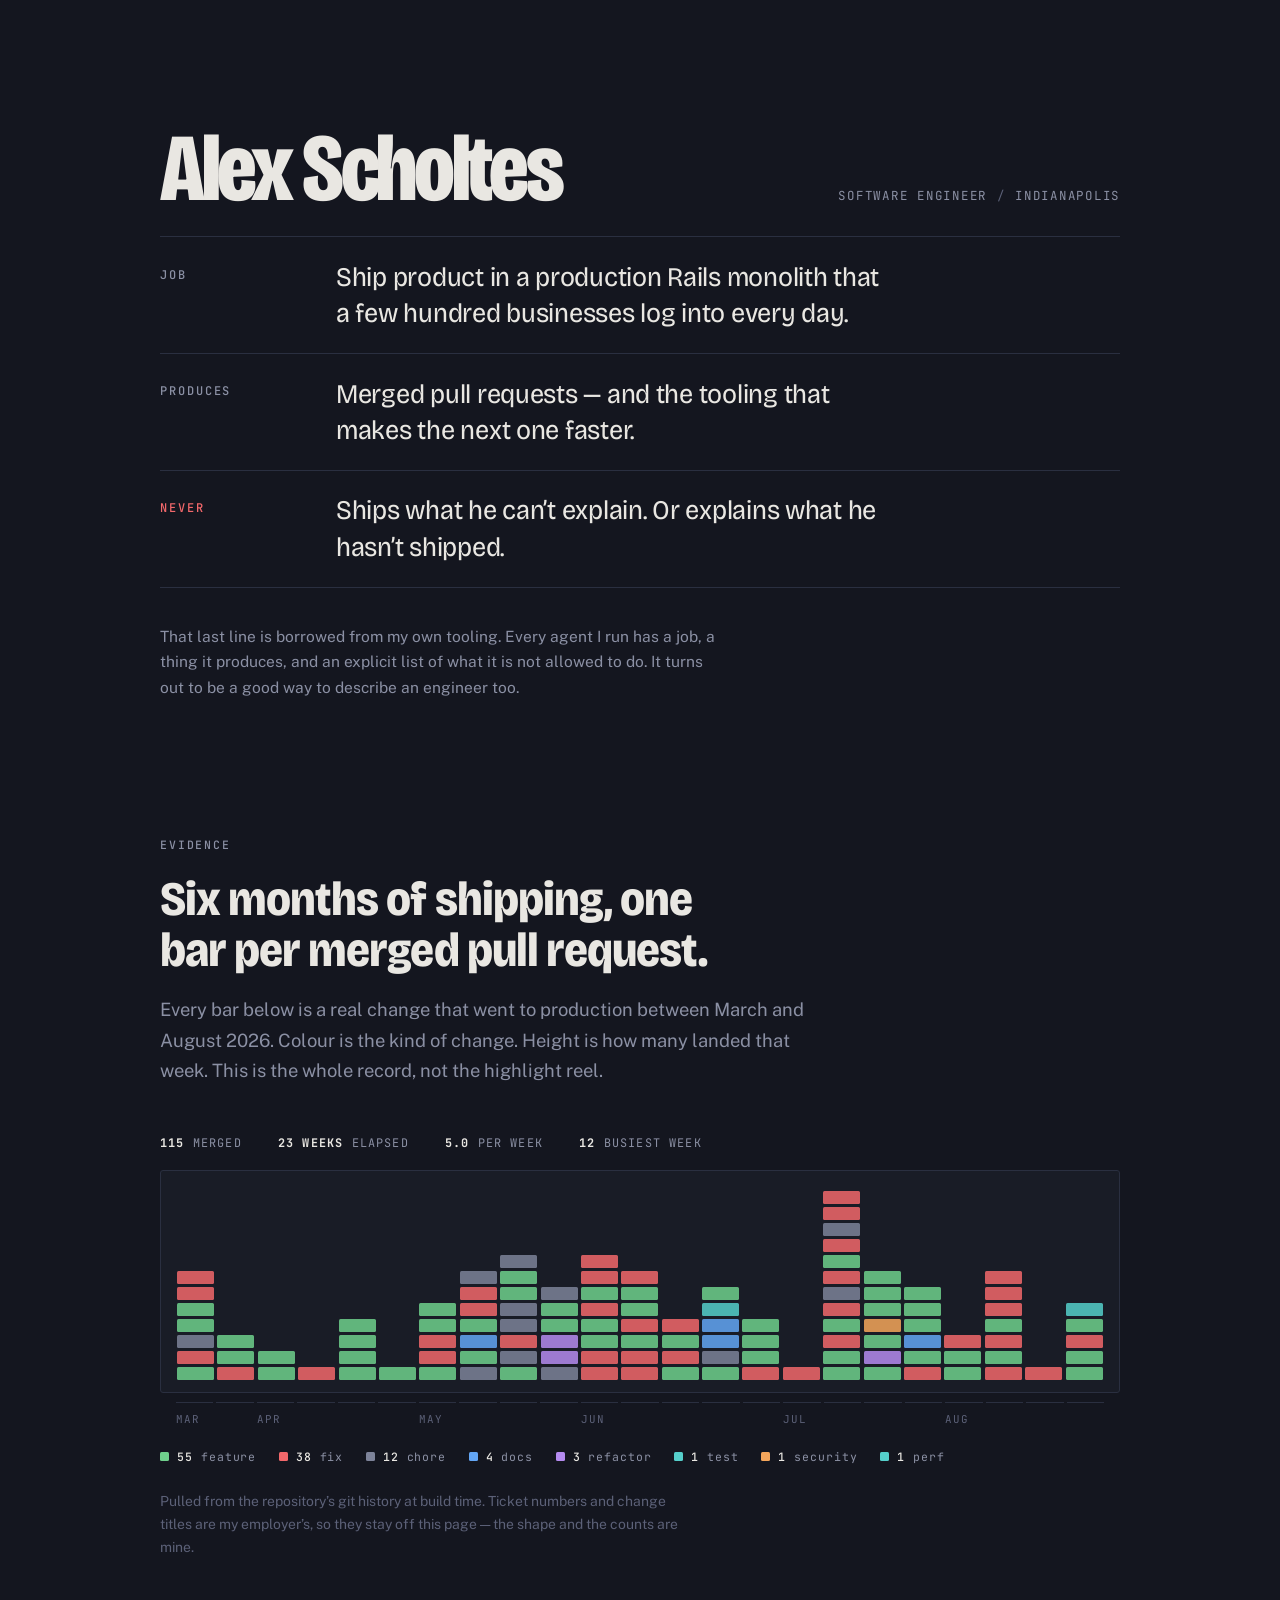
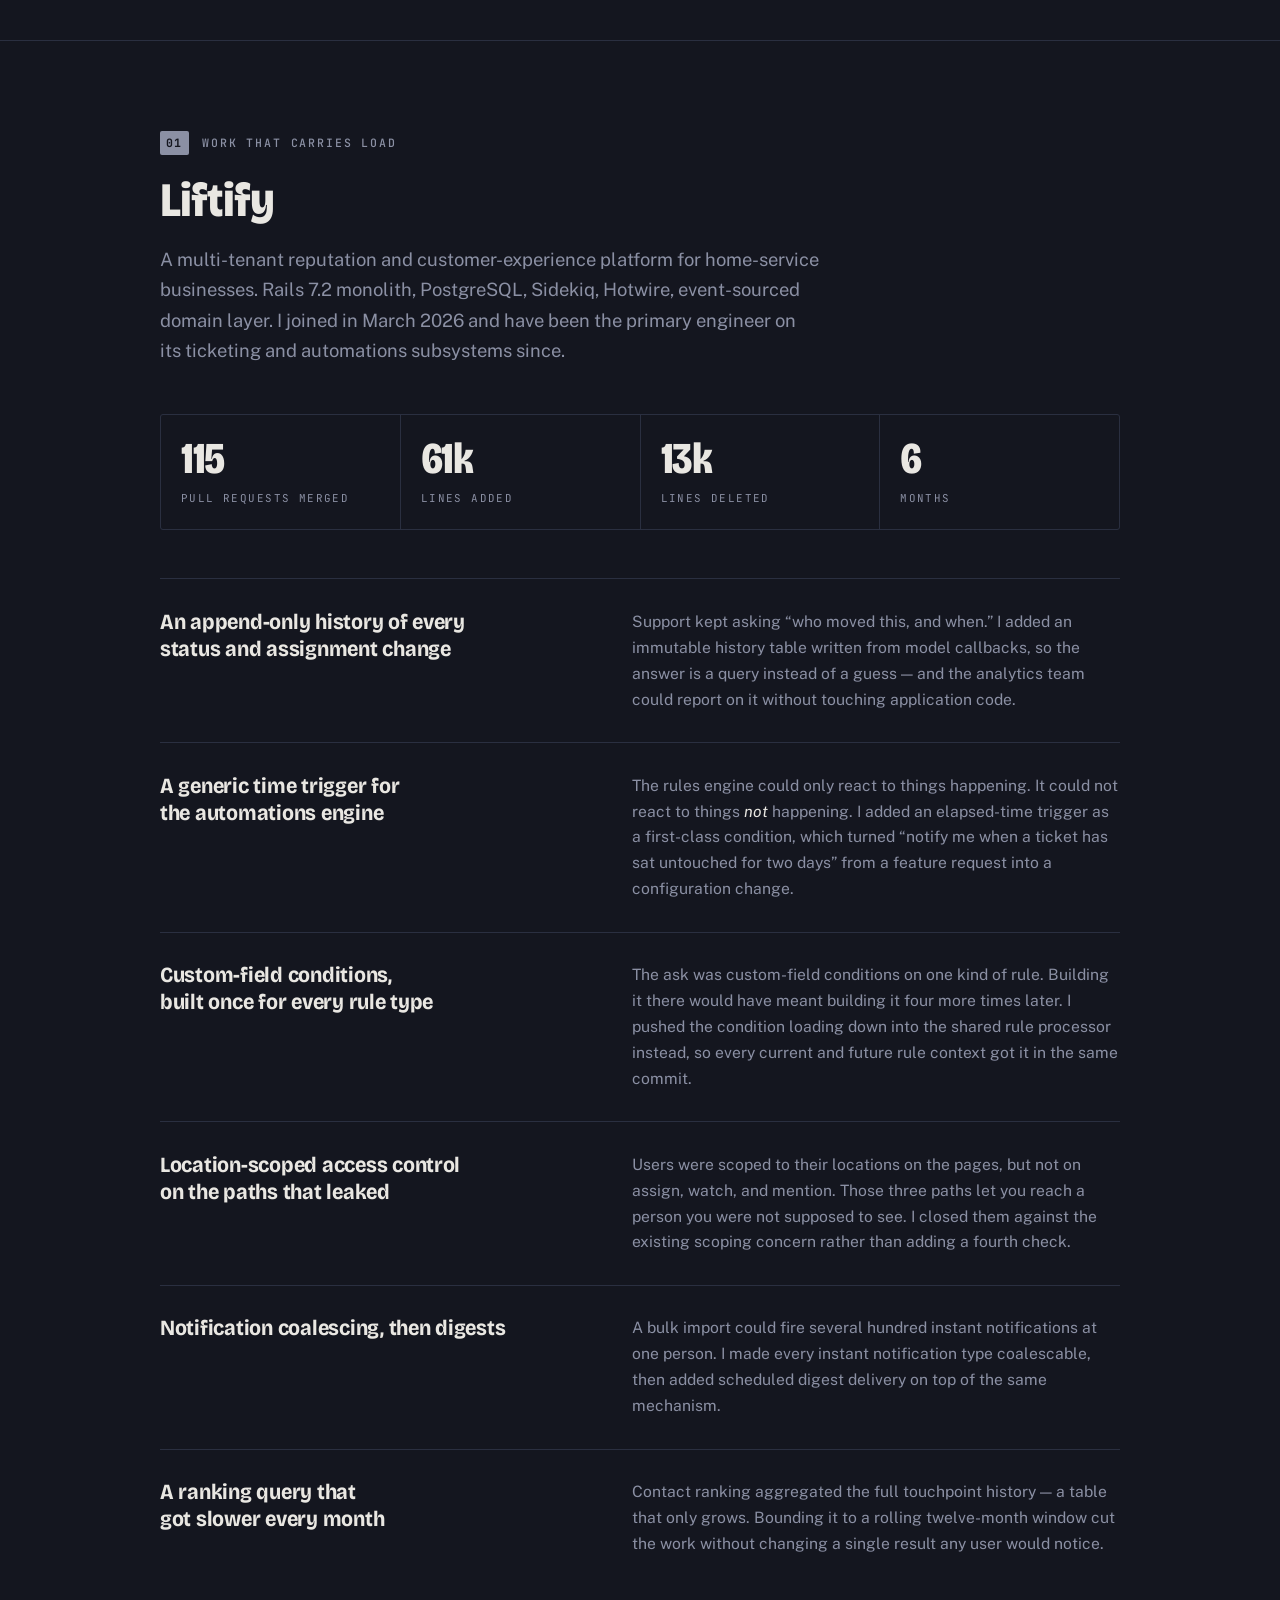
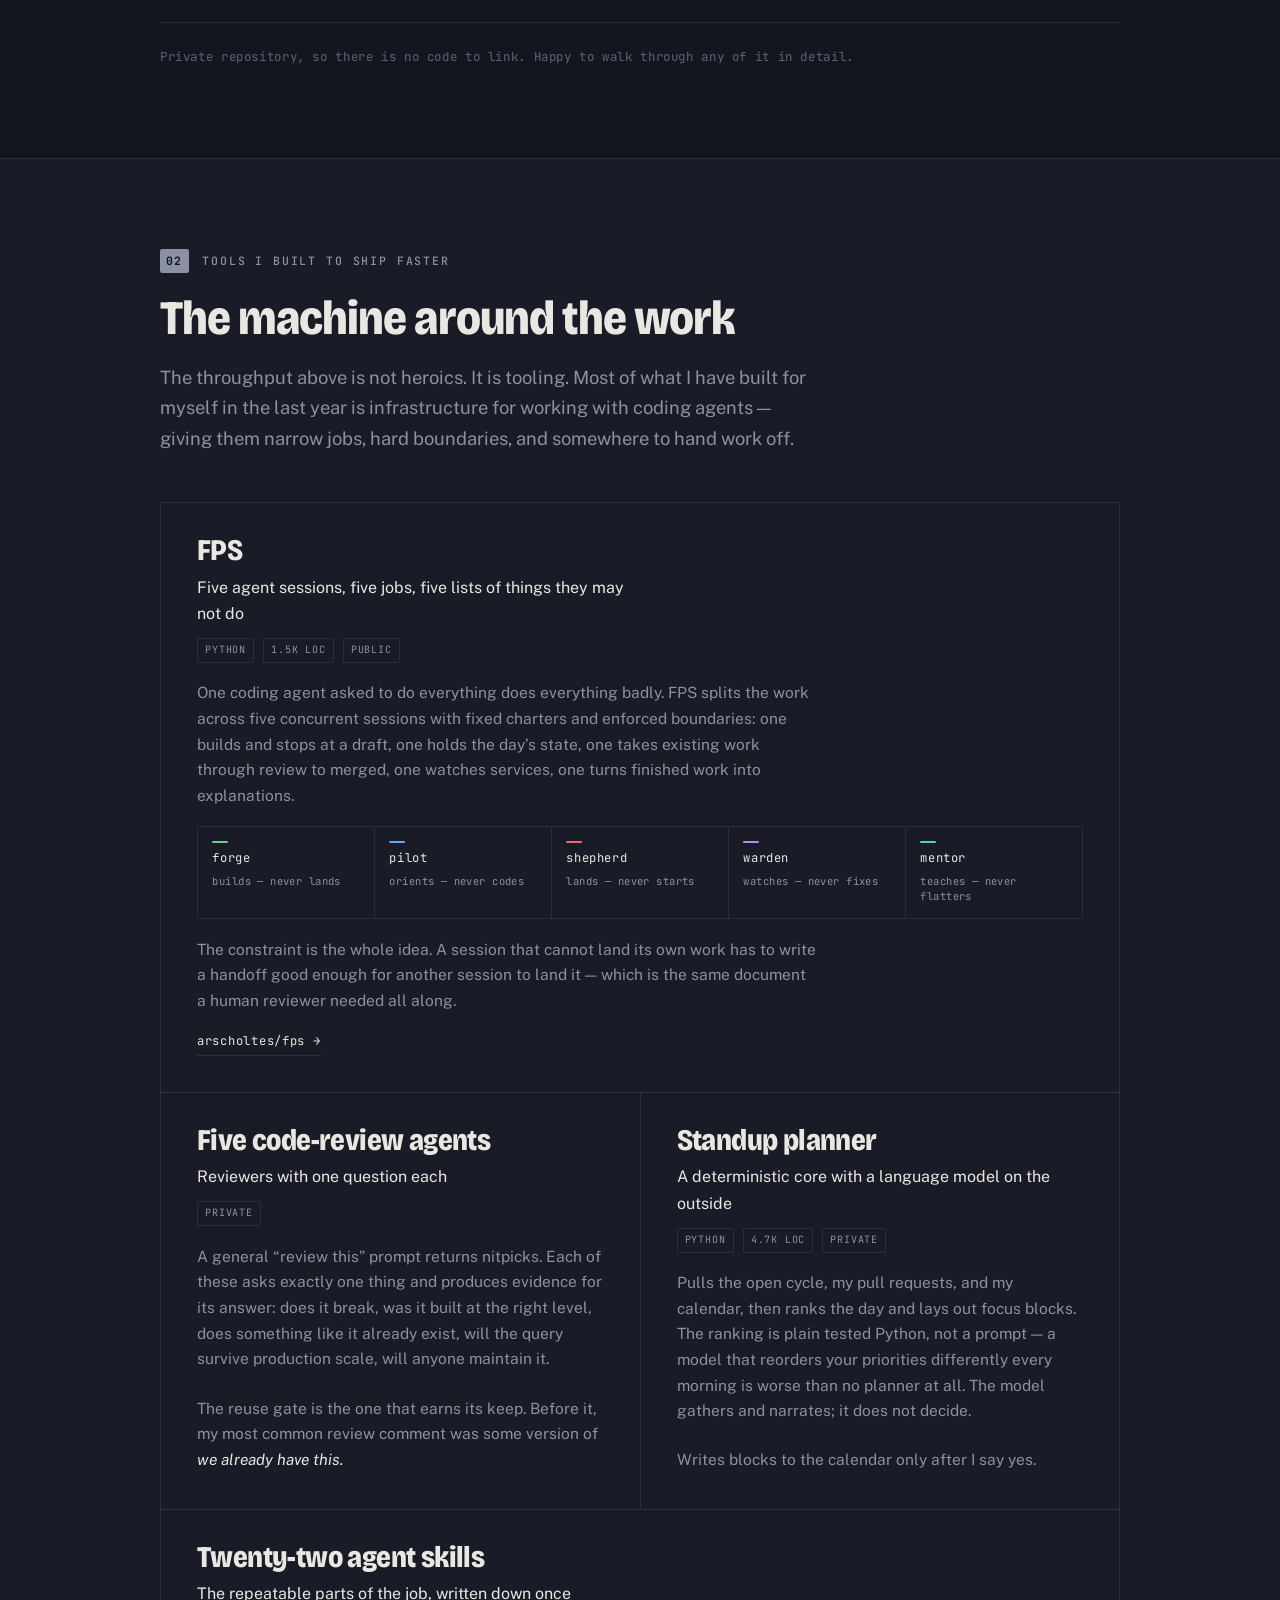
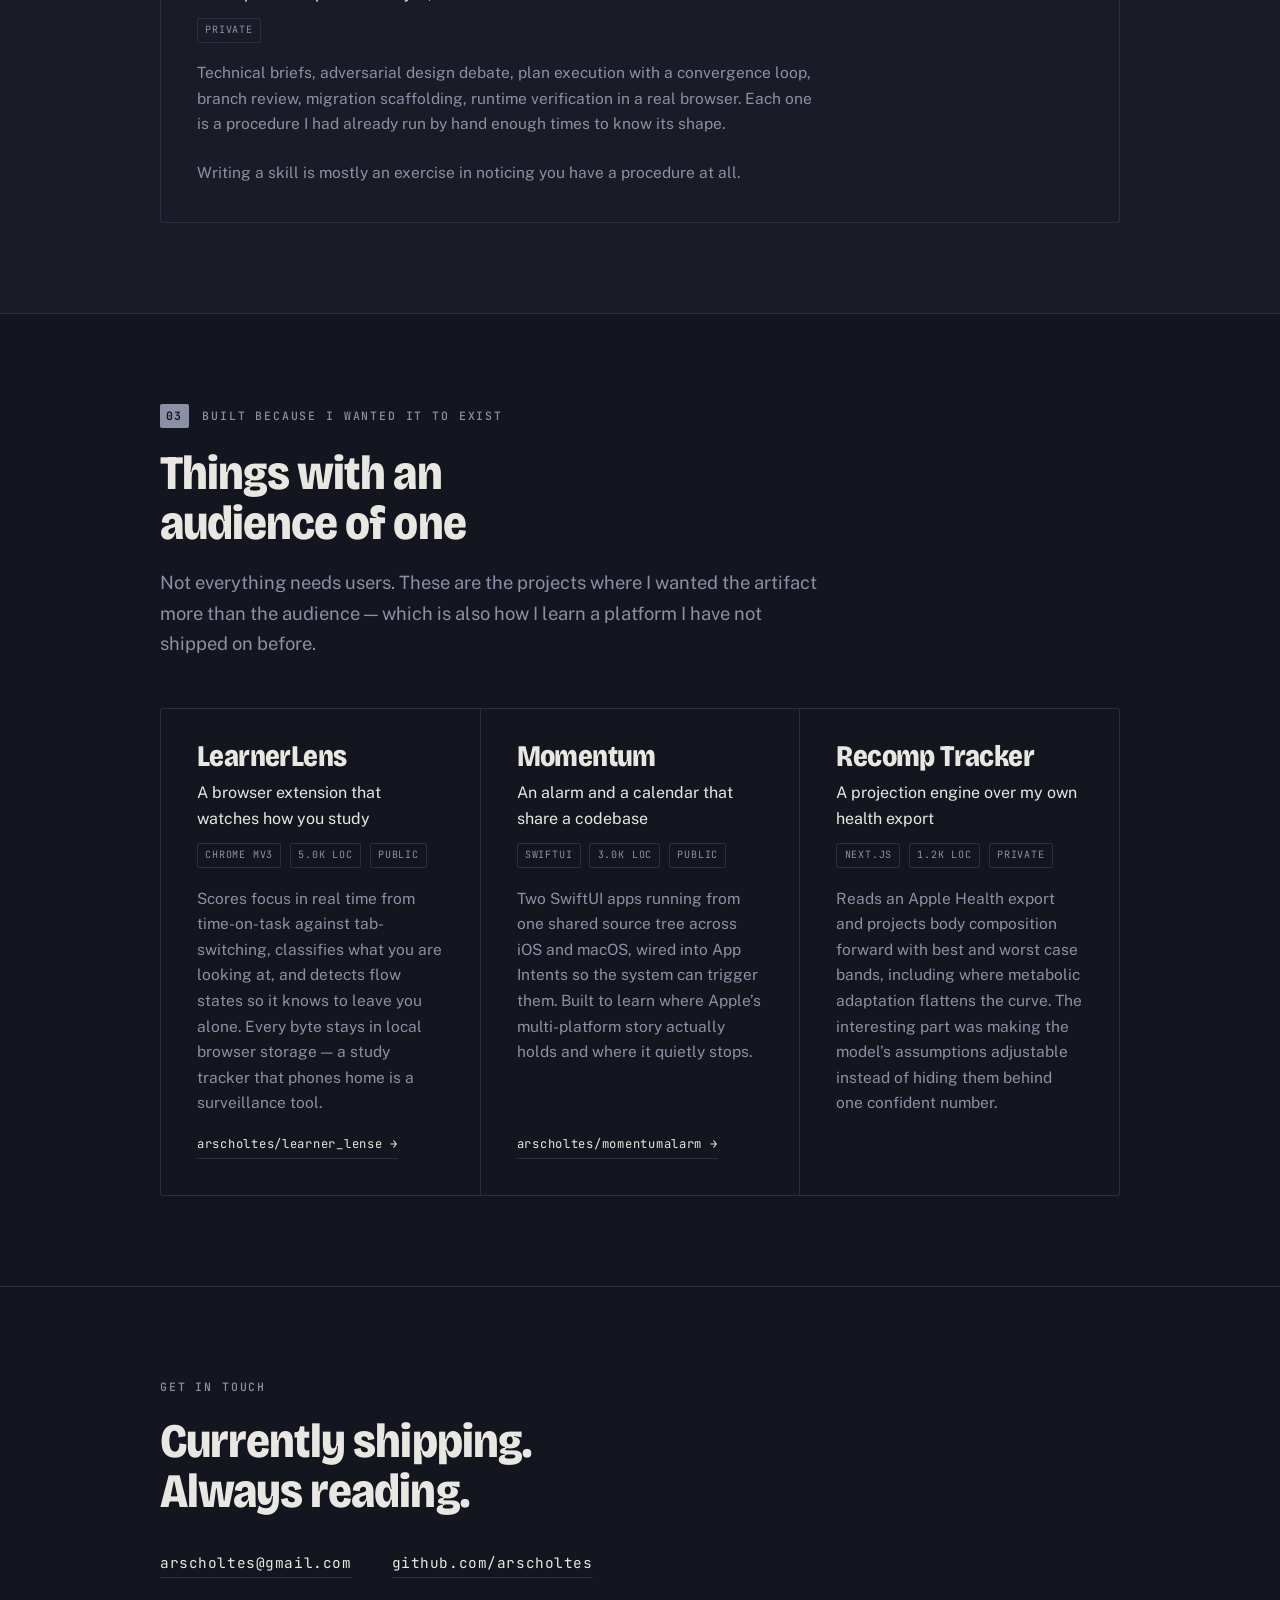
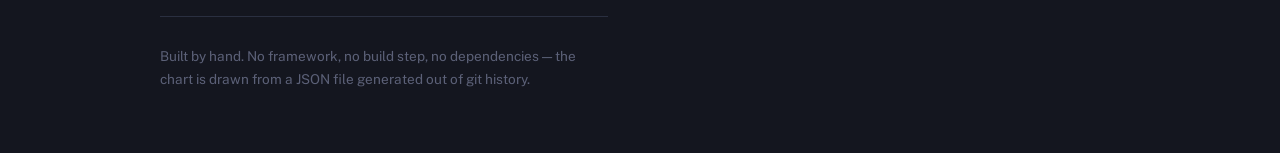
==== index.html @ c2cea07f "Portfolio: charter hero, shipping ledger, three evidence tiers Static single page — no framework, no" ====
<!doctype html>
<html lang="en">
<head>
<meta charset="utf-8">
<meta name="viewport" content="width=device-width, initial-scale=1">
<title>Alex Scholtes — Software Engineer</title>
<meta name="description" content="Software engineer. Ships product in a production Rails monolith, and builds the tooling that makes the next release faster.">
<link rel="preconnect" href="https://fonts.googleapis.com">
<link rel="preconnect" href="https://fonts.gstatic.com" crossorigin>
<link href="https://fonts.googleapis.com/css2?family=Bricolage+Grotesque:opsz,wdth,wght@12..96,75..100,400;12..96,75..100,700;12..96,75..100,800&family=Public+Sans:ital,wght@0,400;0,500;0,600;1,400&family=JetBrains+Mono:wght@400;500;700&display=swap" rel="stylesheet">
<link rel="stylesheet" href="styles.css">
</head>
<body>

<a class="skip" href="#charter">Skip to content</a>

<main>

  <!-- ─── CHARTER ─────────────────────────────────────────── -->
  <section class="charter" id="charter">
    <div class="wrap">

      <header class="charter-head">
        <h1>Alex&nbsp;Scholtes</h1>
        <p class="charter-role">Software engineer<span class="sep">/</span>Indianapolis</p>
      </header>

      <dl class="charter-body">
        <div class="charter-row">
          <dt>Job</dt>
          <dd>Ship product in a production Rails monolith that a few hundred businesses log into every day.</dd>
        </div>
        <div class="charter-row">
          <dt>Produces</dt>
          <dd>Merged pull requests &mdash; and the tooling that makes the next one faster.</dd>
        </div>
        <div class="charter-row is-never">
          <dt>Never</dt>
          <dd>Ships what he can&rsquo;t explain. Or explains what he hasn&rsquo;t shipped.</dd>
        </div>
      </dl>

      <p class="charter-note">
        That last line is borrowed from my own tooling. Every agent I run has a job, a thing
        it produces, and an explicit list of what it is not allowed to do. It turns out to be a
        good way to describe an engineer too.
      </p>

    </div>
  </section>

  <!-- ─── LEDGER ──────────────────────────────────────────── -->
  <section class="ledger" id="ledger" aria-labelledby="ledger-h">
    <div class="wrap">

      <p class="eyebrow">Evidence</p>
      <h2 id="ledger-h">Six months of shipping, one bar per merged pull request.</h2>
      <p class="lede">
        Every bar below is a real change that went to production between March and August 2026.
        Colour is the kind of change. Height is how many landed that week. This is the whole record,
        not the highlight reel.
      </p>

      <figure class="chart">
        <div class="chart-metrics" id="metrics"></div>
        <div class="chart-plot" id="plot" role="img"
             aria-label="Weekly stacked chart of 115 merged pull requests from March to August 2026, coloured by change type."></div>
        <div class="chart-axis" id="axis"></div>
        <figcaption class="chart-legend" id="legend"></figcaption>
      </figure>

      <p class="chart-fineprint">
        Pulled from the repository&rsquo;s git history at build time. Ticket numbers and change
        titles are my employer&rsquo;s, so they stay off this page &mdash; the shape and the counts are mine.
      </p>

    </div>
  </section>

  <!-- ─── TIER 01 · PRODUCTION ────────────────────────────── -->
  <section class="tier" id="production" aria-labelledby="prod-h">
    <div class="wrap">

      <p class="eyebrow"><span class="tier-num">01</span>Work that carries load</p>
      <h2 id="prod-h">Liftify</h2>
      <p class="lede">
        A multi-tenant reputation and customer-experience platform for home-service businesses.
        Rails&nbsp;7.2 monolith, PostgreSQL, Sidekiq, Hotwire, event-sourced domain layer.
        I joined in March 2026 and have been the primary engineer on its ticketing and
        automations subsystems since.
      </p>

      <div class="stat-row">
        <div class="stat"><span class="stat-n">115</span><span class="stat-l">pull requests merged</span></div>
        <div class="stat"><span class="stat-n">61k</span><span class="stat-l">lines added</span></div>
        <div class="stat"><span class="stat-n">13k</span><span class="stat-l">lines deleted</span></div>
        <div class="stat"><span class="stat-n">6</span><span class="stat-l">months</span></div>
      </div>

      <ul class="work-list">
        <li>
          <h3>An append-only history of every status and assignment change</h3>
          <p>Support kept asking &ldquo;who moved this, and when.&rdquo; I added an immutable history
          table written from model callbacks, so the answer is a query instead of a guess &mdash;
          and the analytics team could report on it without touching application code.</p>
        </li>
        <li>
          <h3>A generic time trigger for the automations engine</h3>
          <p>The rules engine could only react to things happening. It could not react to things
          <em>not</em> happening. I added an elapsed-time trigger as a first-class condition, which
          turned &ldquo;notify me when a ticket has sat untouched for two days&rdquo; from a feature
          request into a configuration change.</p>
        </li>
        <li>
          <h3>Custom-field conditions, built once for every rule type</h3>
          <p>The ask was custom-field conditions on one kind of rule. Building it there would have
          meant building it four more times later. I pushed the condition loading down into the
          shared rule processor instead, so every current and future rule context got it in the
          same commit.</p>
        </li>
        <li>
          <h3>Location-scoped access control on the paths that leaked</h3>
          <p>Users were scoped to their locations on the pages, but not on assign, watch, and
          mention. Those three paths let you reach a person you were not supposed to see. I closed
          them against the existing scoping concern rather than adding a fourth check.</p>
        </li>
        <li>
          <h3>Notification coalescing, then digests</h3>
          <p>A bulk import could fire several hundred instant notifications at one person. I made
          every instant notification type coalescable, then added scheduled digest delivery on top
          of the same mechanism.</p>
        </li>
        <li>
          <h3>A ranking query that got slower every month</h3>
          <p>Contact ranking aggregated the full touchpoint history &mdash; a table that only grows.
          Bounding it to a rolling twelve-month window cut the work without changing a single
          result any user would notice.</p>
        </li>
      </ul>

      <p class="tier-note">
        Private repository, so there is no code to link. Happy to walk through any of it in detail.
      </p>

    </div>
  </section>

  <!-- ─── TIER 02 · TOOLING ───────────────────────────────── -->
  <section class="tier tier-alt" id="tooling" aria-labelledby="tool-h">
    <div class="wrap">

      <p class="eyebrow"><span class="tier-num">02</span>Tools I built to ship faster</p>
      <h2 id="tool-h">The machine around the work</h2>
      <p class="lede">
        The throughput above is not heroics. It is tooling. Most of what I have built for myself in
        the last year is infrastructure for working with coding agents &mdash; giving them narrow
        jobs, hard boundaries, and somewhere to hand work off.
      </p>

      <div class="cards">

        <article class="card card-wide">
          <div class="card-head">
            <h3>FPS</h3>
            <p class="card-kicker">Five agent sessions, five jobs, five lists of things they may not do</p>
            <p class="card-meta"><span>Python</span><span>1.5k LOC</span><span>Public</span></p>
          </div>
          <p>
            One coding agent asked to do everything does everything badly. FPS splits the work
            across five concurrent sessions with fixed charters and enforced boundaries: one builds
            and stops at a draft, one holds the day&rsquo;s state, one takes existing work through
            review to merged, one watches services, one turns finished work into explanations.
          </p>
          <div class="roles">
            <span class="role" data-r="forge"><i></i>forge<em>builds &mdash; never lands</em></span>
            <span class="role" data-r="pilot"><i></i>pilot<em>orients &mdash; never codes</em></span>
            <span class="role" data-r="shepherd"><i></i>shepherd<em>lands &mdash; never starts</em></span>
            <span class="role" data-r="warden"><i></i>warden<em>watches &mdash; never fixes</em></span>
            <span class="role" data-r="mentor"><i></i>mentor<em>teaches &mdash; never flatters</em></span>
          </div>
          <p>
            The constraint is the whole idea. A session that cannot land its own work has to write a
            handoff good enough for another session to land it &mdash; which is the same document a
            human reviewer needed all along.
          </p>
          <a class="link" href="https://github.com/arscholtes/fps">arscholtes/fps<span aria-hidden="true">&nbsp;&rarr;</span></a>
        </article>

        <article class="card">
          <div class="card-head">
            <h3>Five code-review agents</h3>
            <p class="card-kicker">Reviewers with one question each</p>
            <p class="card-meta"><span>Private</span></p>
          </div>
          <p>
            A general &ldquo;review this&rdquo; prompt returns nitpicks. Each of these asks exactly one
            thing and produces evidence for its answer: does it break, was it built at the right
            level, does something like it already exist, will the query survive production scale,
            will anyone maintain it.
          </p>
          <p class="card-foot">
            The reuse gate is the one that earns its keep. Before it, my most common review comment
            was some version of <em>we already have this.</em>
          </p>
        </article>

        <article class="card">
          <div class="card-head">
            <h3>Standup planner</h3>
            <p class="card-kicker">A deterministic core with a language model on the outside</p>
            <p class="card-meta"><span>Python</span><span>4.7k LOC</span><span>Private</span></p>
          </div>
          <p>
            Pulls the open cycle, my pull requests, and my calendar, then ranks the day and lays out
            focus blocks. The ranking is plain tested Python, not a prompt &mdash; a model that
            reorders your priorities differently every morning is worse than no planner at all. The
            model gathers and narrates; it does not decide.
          </p>
          <p class="card-foot">Writes blocks to the calendar only after I say yes.</p>
        </article>

        <article class="card card-wide">
          <div class="card-head">
            <h3>Twenty-two agent skills</h3>
            <p class="card-kicker">The repeatable parts of the job, written down once</p>
            <p class="card-meta"><span>Private</span></p>
          </div>
          <p>
            Technical briefs, adversarial design debate, plan execution with a convergence loop,
            branch review, migration scaffolding, runtime verification in a real browser. Each one
            is a procedure I had already run by hand enough times to know its shape.
          </p>
          <p class="card-foot">
            Writing a skill is mostly an exercise in noticing you have a procedure at all.
          </p>
        </article>

      </div>
    </div>
  </section>

  <!-- ─── TIER 03 · CURIOSITY ─────────────────────────────── -->
  <section class="tier" id="built" aria-labelledby="built-h">
    <div class="wrap">

      <p class="eyebrow"><span class="tier-num">03</span>Built because I wanted it to exist</p>
      <h2 id="built-h">Things with an audience of one</h2>
      <p class="lede">
        Not everything needs users. These are the projects where I wanted the artifact more than the
        audience &mdash; which is also how I learn a platform I have not shipped on before.
      </p>

      <div class="cards cards-3">

        <article class="card">
          <div class="card-head">
            <h3>LearnerLens</h3>
            <p class="card-kicker">A browser extension that watches how you study</p>
            <p class="card-meta"><span>Chrome MV3</span><span>5.0k LOC</span><span>Public</span></p>
          </div>
          <p>
            Scores focus in real time from time-on-task against tab-switching, classifies what you
            are looking at, and detects flow states so it knows to leave you alone. Every byte stays
            in local browser storage &mdash; a study tracker that phones home is a surveillance tool.
          </p>
          <a class="link" href="https://github.com/arscholtes/learner_lense">arscholtes/learner_lense<span aria-hidden="true">&nbsp;&rarr;</span></a>
        </article>

        <article class="card">
          <div class="card-head">
            <h3>Momentum</h3>
            <p class="card-kicker">An alarm and a calendar that share a codebase</p>
            <p class="card-meta"><span>SwiftUI</span><span>3.0k LOC</span><span>Public</span></p>
          </div>
          <p>
            Two SwiftUI apps running from one shared source tree across iOS and macOS, wired into
            App Intents so the system can trigger them. Built to learn where Apple&rsquo;s
            multi-platform story actually holds and where it quietly stops.
          </p>
          <a class="link" href="https://github.com/arscholtes/momentumalarm">arscholtes/momentumalarm<span aria-hidden="true">&nbsp;&rarr;</span></a>
        </article>

        <article class="card">
          <div class="card-head">
            <h3>Recomp Tracker</h3>
            <p class="card-kicker">A projection engine over my own health export</p>
            <p class="card-meta"><span>Next.js</span><span>1.2k LOC</span><span>Private</span></p>
          </div>
          <p>
            Reads an Apple Health export and projects body composition forward with best and worst
            case bands, including where metabolic adaptation flattens the curve. The interesting
            part was making the model&rsquo;s assumptions adjustable instead of hiding them behind
            one confident number.
          </p>
        </article>

      </div>
    </div>
  </section>

  <!-- ─── CONTACT ─────────────────────────────────────────── -->
  <footer class="foot" id="contact">
    <div class="wrap">
      <p class="eyebrow">Get in touch</p>
      <h2>Currently shipping. Always reading.</h2>
      <ul class="foot-links">
        <li><a href="mailto:arscholtes@gmail.com">arscholtes@gmail.com</a></li>
        <li><a href="https://github.com/arscholtes">github.com/arscholtes</a></li>
      </ul>
      <p class="foot-fine">
        Built by hand. No framework, no build step, no dependencies &mdash; the chart is drawn from a
        JSON file generated out of git history.
      </p>
    </div>
  </footer>

</main>

<div class="tip" id="tip" role="status" aria-live="polite"></div>
<script src="app.js"></script>
</body>
</html>
---- styles.css ----
/* ══ tokens ══════════════════════════════════════════════ */
:root{
  --ink:      #14161f;   /* ground — cool slate, not black          */
  --ink-2:    #191c26;   /* raised panel                            */
  --ink-3:    #1f2331;   /* hover / plot ground                     */
  --line:     #2a2f40;   /* hairline                                */
  --bone:     #e9e7e2;   /* warm off-white on a cool ground         */
  --dim:      #8b90a4;   /* muted                                   */
  --dimmer:   #5c6178;

  /* change types — hue is data, not decoration */
  --feat:     #6fd08c;
  --fix:      #f2686b;
  --chore:    #7d8399;
  --refactor: #b58bf0;
  --docs:     #63a6f5;
  --perf:     #55cfcb;
  --security: #f5a65b;
  --test:     #55cfcb;

  /* fps roles */
  --forge:    #6fd08c;
  --pilot:    #63a6f5;
  --shepherd: #f2686b;
  --warden:   #b58bf0;
  --mentor:   #55cfcb;

  --display: "Bricolage Grotesque", ui-sans-serif, system-ui, sans-serif;
  --body:    "Public Sans", ui-sans-serif, system-ui, sans-serif;
  --mono:    "JetBrains Mono", ui-monospace, SFMono-Regular, Menlo, monospace;

  --pad: clamp(1.25rem, 5vw, 4rem);
  --max: 68rem;
}

*,*::before,*::after{ box-sizing:border-box; }

html{ -webkit-text-size-adjust:100%; scroll-behavior:smooth; }
@media (prefers-reduced-motion:reduce){ html{ scroll-behavior:auto; } }

body{
  margin:0;
  background:var(--ink);
  color:var(--bone);
  font-family:var(--body);
  font-size:clamp(1rem,.96rem + .2vw,1.0625rem);
  line-height:1.65;
  -webkit-font-smoothing:antialiased;
}

.wrap{ max-width:var(--max); margin-inline:auto; padding-inline:var(--pad); }

.skip{
  position:absolute; left:-9999px; top:0; z-index:99;
  background:var(--bone); color:var(--ink);
  padding:.75rem 1rem; font-family:var(--mono); font-size:.8rem;
}
.skip:focus{ left:0; }

:focus-visible{ outline:2px solid var(--pilot); outline-offset:3px; border-radius:2px; }

/* ══ shared type ═════════════════════════════════════════ */
.eyebrow{
  font-family:var(--mono); font-size:.72rem; font-weight:500;
  letter-spacing:.16em; text-transform:uppercase; color:var(--dim);
  margin:0 0 1.25rem; display:flex; align-items:center; gap:.85rem;
}
.tier-num{
  font-weight:700; color:var(--ink);
  background:var(--dim); border-radius:2px;
  padding:.15rem .4rem; letter-spacing:.08em;
}

h2{
  font-family:var(--display);
  font-weight:800;
  font-size:clamp(1.75rem,1.2rem + 2.6vw,3rem);
  font-variation-settings:"wdth" 88;
  line-height:1.05; letter-spacing:-.02em;
  margin:0 0 1.25rem; max-width:22ch;
  text-wrap:balance;
}

.lede{
  max-width:60ch; color:var(--dim); margin:0 0 3rem;
  font-size:clamp(1.02rem,.98rem + .25vw,1.15rem);
}
.lede em{ color:var(--bone); font-style:italic; }

/* ══ charter ═════════════════════════════════════════════ */
.charter{ padding:clamp(4rem,14vh,9rem) 0 clamp(2.5rem,6vh,4rem); }

.charter-head{
  display:flex; flex-wrap:wrap; align-items:baseline;
  gap:.5rem 1.5rem;
  padding-bottom:1.5rem;
  border-bottom:1px solid var(--line);
}
.charter-head h1{
  font-family:var(--display); font-weight:800;
  font-size:clamp(2.75rem,1.6rem + 5.5vw,6rem);
  font-variation-settings:"wdth" 78;
  letter-spacing:-.035em; line-height:.9;
  margin:0; flex:1 1 auto;
}
.charter-role{
  font-family:var(--mono); font-size:.78rem; letter-spacing:.14em;
  text-transform:uppercase; color:var(--dim); margin:0;
  white-space:nowrap;
}
.charter-role .sep{ color:var(--dimmer); padding-inline:.6rem; }

.charter-body{ margin:0; padding:0; }
.charter-row{
  display:grid;
  grid-template-columns:9rem 1fr;
  gap:0 2rem;
  padding:1.35rem 0;
  border-bottom:1px solid var(--line);
  align-items:start;
}
.charter-row dt{
  font-family:var(--mono); font-size:.75rem; font-weight:500;
  letter-spacing:.16em; text-transform:uppercase;
  color:var(--dim); padding-top:.42rem;
}
.charter-row dd{
  margin:0;
  font-family:var(--display); font-weight:400;
  font-size:clamp(1.15rem,1rem + .85vw,1.7rem);
  font-variation-settings:"wdth" 95;
  line-height:1.35; letter-spacing:-.01em;
  max-width:34ch; text-wrap:pretty;
}
.charter-row.is-never dt{ color:var(--fix); }
.charter-row.is-never dd{ color:var(--bone); }

.charter-note{
  margin:2.25rem 0 0; max-width:56ch;
  color:var(--dim); font-size:.97rem;
}

/* ══ ledger ══════════════════════════════════════════════ */
.ledger{ padding:clamp(3.5rem,9vh,6rem) 0; }

.chart{ margin:0 0 1.5rem; }

.chart-metrics{
  display:flex; flex-wrap:wrap; gap:.4rem 2.25rem;
  font-family:var(--mono); font-size:.74rem; letter-spacing:.1em;
  text-transform:uppercase; color:var(--dim);
  padding-bottom:1rem;
}
.chart-metrics b{ color:var(--bone); font-weight:700; }

.chart-plot{
  display:flex; align-items:flex-end; gap:3px;
  min-height:190px;
  padding:1.25rem 1rem .75rem;
  background:var(--ink-2);
  border:1px solid var(--line);
  border-radius:3px;
  overflow-x:auto;
}
.wk{ display:flex; flex-direction:column-reverse; gap:3px; flex:1 1 0; min-width:9px; }
.pr{
  height:13px; border-radius:1.5px;
  background:var(--c);
  opacity:.85;
  transform-origin:bottom;
  cursor:default;
  transition:opacity .12s ease, box-shadow .12s ease;
}
.pr:hover,.pr:focus-visible{ opacity:1; box-shadow:0 0 0 1px var(--ink-2), 0 0 0 2px var(--c); }

.chart-axis{
  display:flex; gap:3px;
  padding:.6rem 1rem 0;
  font-family:var(--mono); font-size:.68rem; letter-spacing:.1em;
  text-transform:uppercase; color:var(--dimmer);
}
.mo{ flex:1 1 0; border-top:1px solid var(--line); padding-top:.45rem; }

.chart-legend{
  display:flex; flex-wrap:wrap; gap:.5rem 1.4rem;
  padding-top:1.15rem;
  font-family:var(--mono); font-size:.72rem; letter-spacing:.08em; color:var(--dim);
}
.lg{ display:inline-flex; align-items:center; gap:.5rem; }
.lg i{ width:9px; height:9px; border-radius:1.5px; background:var(--c); display:block; }
.lg b{ color:var(--bone); font-weight:500; }

.chart-fineprint{
  max-width:58ch; color:var(--dimmer); font-size:.87rem; margin:0;
}

/* floating readout */
.tip{
  position:fixed; z-index:50; pointer-events:none;
  opacity:0; transform:translateY(4px);
  transition:opacity .12s ease, transform .12s ease;
  background:var(--bone); color:var(--ink);
  font-family:var(--mono); font-size:.72rem; letter-spacing:.04em;
  padding:.42rem .6rem; border-radius:2px;
  white-space:nowrap;
}
.tip.on{ opacity:1; transform:translateY(0); }

/* ══ tiers ═══════════════════════════════════════════════ */
.tier{ padding:clamp(4rem,10vh,7rem) 0; border-top:1px solid var(--line); }
.tier-alt{ background:var(--ink-2); }

.stat-row{
  display:grid; grid-template-columns:repeat(auto-fit,minmax(7.5rem,1fr));
  gap:1px; background:var(--line);
  border:1px solid var(--line); border-radius:3px;
  margin-bottom:3rem; overflow:hidden;
}
.stat{ background:var(--ink); padding:1.35rem 1.25rem; }
.tier-alt .stat{ background:var(--ink-2); }
.stat-n{
  display:block; font-family:var(--display); font-weight:800;
  font-variation-settings:"wdth" 80;
  font-size:clamp(1.9rem,1.4rem + 1.8vw,2.75rem);
  line-height:1; letter-spacing:-.03em;
}
.stat-l{
  display:block; margin-top:.55rem;
  font-family:var(--mono); font-size:.68rem; letter-spacing:.13em;
  text-transform:uppercase; color:var(--dim);
}

.work-list{ list-style:none; margin:0; padding:0; }
.work-list > li{
  padding:1.85rem 0;
  border-top:1px solid var(--line);
  display:grid; grid-template-columns:minmax(0,1fr) minmax(0,1.15fr);
  gap:.5rem 3rem;
}
.work-list h3{
  margin:0;
  font-family:var(--display); font-weight:700;
  font-size:clamp(1.08rem,1rem + .5vw,1.35rem);
  font-variation-settings:"wdth" 92;
  line-height:1.25; letter-spacing:-.012em;
  text-wrap:balance;
}
.work-list p{ margin:0; color:var(--dim); font-size:.98rem; }
.work-list em{ color:var(--bone); font-style:italic; }

.tier-note{
  margin:2.25rem 0 0; padding-top:1.5rem; border-top:1px solid var(--line);
  font-family:var(--mono); font-size:.78rem; letter-spacing:.05em; color:var(--dimmer);
}

/* ══ cards ═══════════════════════════════════════════════ */
.cards{ display:grid; grid-template-columns:repeat(2,minmax(0,1fr)); gap:1px; background:var(--line); border:1px solid var(--line); border-radius:3px; overflow:hidden; }
.cards-3{ grid-template-columns:repeat(3,minmax(0,1fr)); }

.card{
  background:var(--ink);
  padding:2rem clamp(1.35rem,3vw,2.25rem) 2.25rem;
  display:flex; flex-direction:column; gap:1.1rem;
}
.tier-alt .card{ background:var(--ink-2); }
.card-wide{ grid-column:1 / -1; }
.card-wide > p{ max-width:72ch; }

.card-head{ display:flex; flex-direction:column; gap:.5rem; }
.card h3{
  margin:0;
  font-family:var(--display); font-weight:800;
  font-size:clamp(1.35rem,1.15rem + .9vw,1.9rem);
  font-variation-settings:"wdth" 85;
  line-height:1.05; letter-spacing:-.02em;
}
.card-kicker{
  margin:0; color:var(--bone); font-size:1rem; max-width:44ch;
}
.card-meta{
  margin:.15rem 0 0; display:flex; flex-wrap:wrap; gap:.4rem .55rem;
  font-family:var(--mono); font-size:.63rem; letter-spacing:.08em;
  text-transform:uppercase; color:var(--dim);
}
.card-meta span{ border:1px solid var(--line); border-radius:2px; padding:.2rem .45rem; }

.card > p{ margin:0; color:var(--dim); font-size:.97rem; max-width:62ch; }
.card em{ color:var(--bone); font-style:italic; }
.card-foot{ margin-top:auto !important; padding-top:.35rem; }

.link{
  margin-top:auto; align-self:flex-start; max-width:100%;
  overflow-wrap:anywhere;
  font-family:var(--mono); font-size:.76rem; letter-spacing:.06em;
  color:var(--bone); text-decoration:none;
  border-bottom:1px solid var(--line);
  padding-bottom:.25rem;
  transition:border-color .15s ease, color .15s ease;
}
.link:hover{ border-color:var(--pilot); color:var(--pilot); }

/* fps role strip */
.roles{
  display:grid; grid-template-columns:repeat(auto-fit,minmax(9.5rem,1fr));
  gap:1px; background:var(--line);
  border:1px solid var(--line); border-radius:3px; overflow:hidden;
}
.role{
  background:var(--ink-2); padding:.85rem .9rem;
  display:flex; flex-direction:column; gap:.35rem;
  font-family:var(--mono); font-size:.76rem; letter-spacing:.05em;
  color:var(--bone);
}
.role i{ width:16px; height:2px; border-radius:1px; display:block; }
.role em{
  font-style:normal; font-size:.66rem; letter-spacing:.04em;
  color:var(--dim); line-height:1.45;
}
.role[data-r=forge]    i{ background:var(--forge); }
.role[data-r=pilot]    i{ background:var(--pilot); }
.role[data-r=shepherd] i{ background:var(--shepherd); }
.role[data-r=warden]   i{ background:var(--warden); }
.role[data-r=mentor]   i{ background:var(--mentor); }

/* ══ footer ══════════════════════════════════════════════ */
.foot{ padding:clamp(4rem,10vh,7rem) 0 clamp(3rem,7vh,5rem); border-top:1px solid var(--line); }
.foot h2{ margin-bottom:2rem; }
.foot-links{
  list-style:none; margin:0 0 2.5rem; padding:0;
  display:flex; flex-wrap:wrap; gap:.75rem 2.5rem;
}
.foot-links a{
  font-family:var(--mono); font-size:.9rem; letter-spacing:.04em;
  color:var(--bone); text-decoration:none;
  border-bottom:1px solid var(--line); padding-bottom:.3rem;
  transition:border-color .15s ease, color .15s ease;
}
.foot-links a:hover{ border-color:var(--forge); color:var(--forge); }
.foot-fine{
  margin:0; padding-top:1.75rem; border-top:1px solid var(--line);
  max-width:56ch; color:var(--dimmer); font-size:.85rem;
}

/* ══ motion ══════════════════════════════════════════════ */
@media (prefers-reduced-motion:no-preference){
  .pr{ transform:scaleY(0); }
  .chart-plot.in .pr{
    animation:rise .34s cubic-bezier(.2,.9,.3,1) forwards;
    animation-delay:var(--d);
  }
  @keyframes rise{ to{ transform:scaleY(1); } }
}

/* ══ responsive ══════════════════════════════════════════ */
@media (max-width:900px){
  .cards,.cards-3{ grid-template-columns:1fr; }
  .work-list > li{ grid-template-columns:1fr; gap:.65rem; }
}
@media (max-width:620px){
  .charter-row{ grid-template-columns:1fr; gap:.5rem; }
  .charter-row dt{ padding-top:0; }
  .charter-head{ gap:.85rem; }
  .charter-role{ white-space:normal; }
  .chart-plot{ min-height:150px; }
  .stat-row{ grid-template-columns:repeat(2,1fr); }
}
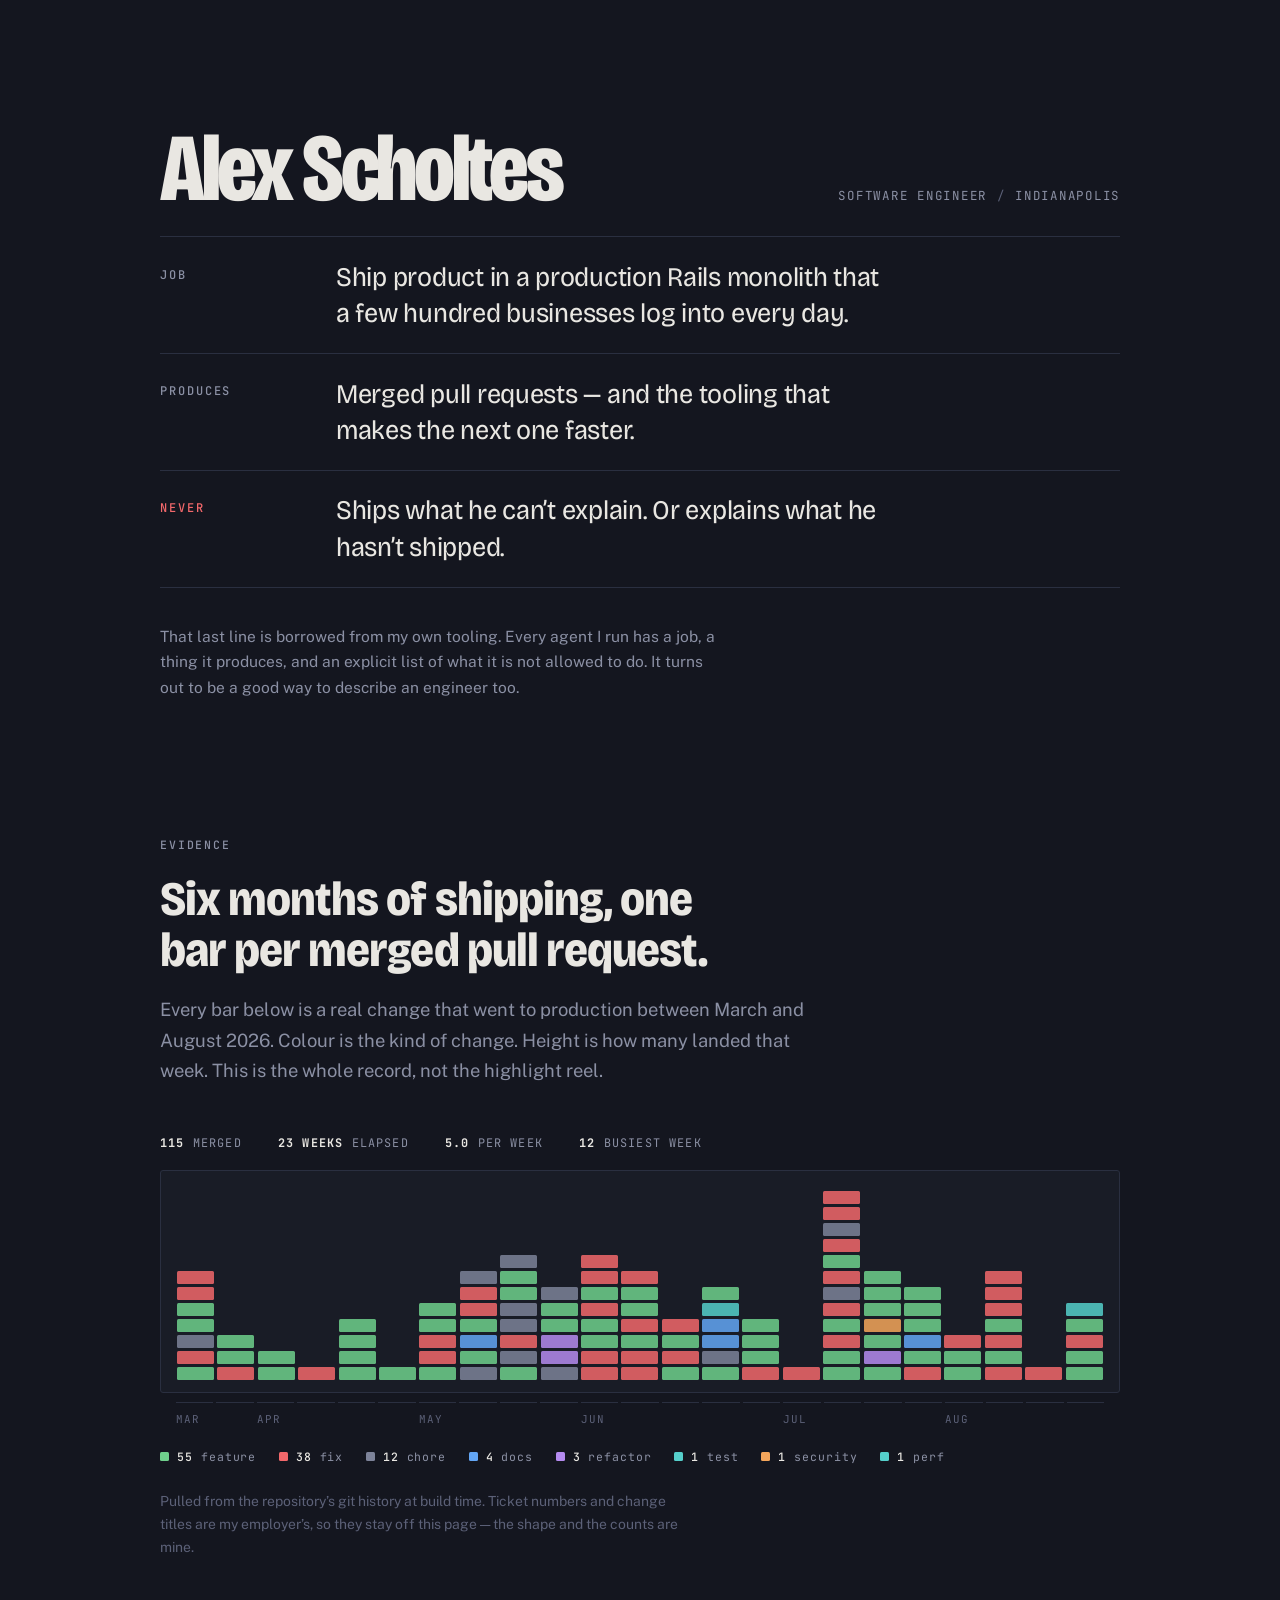
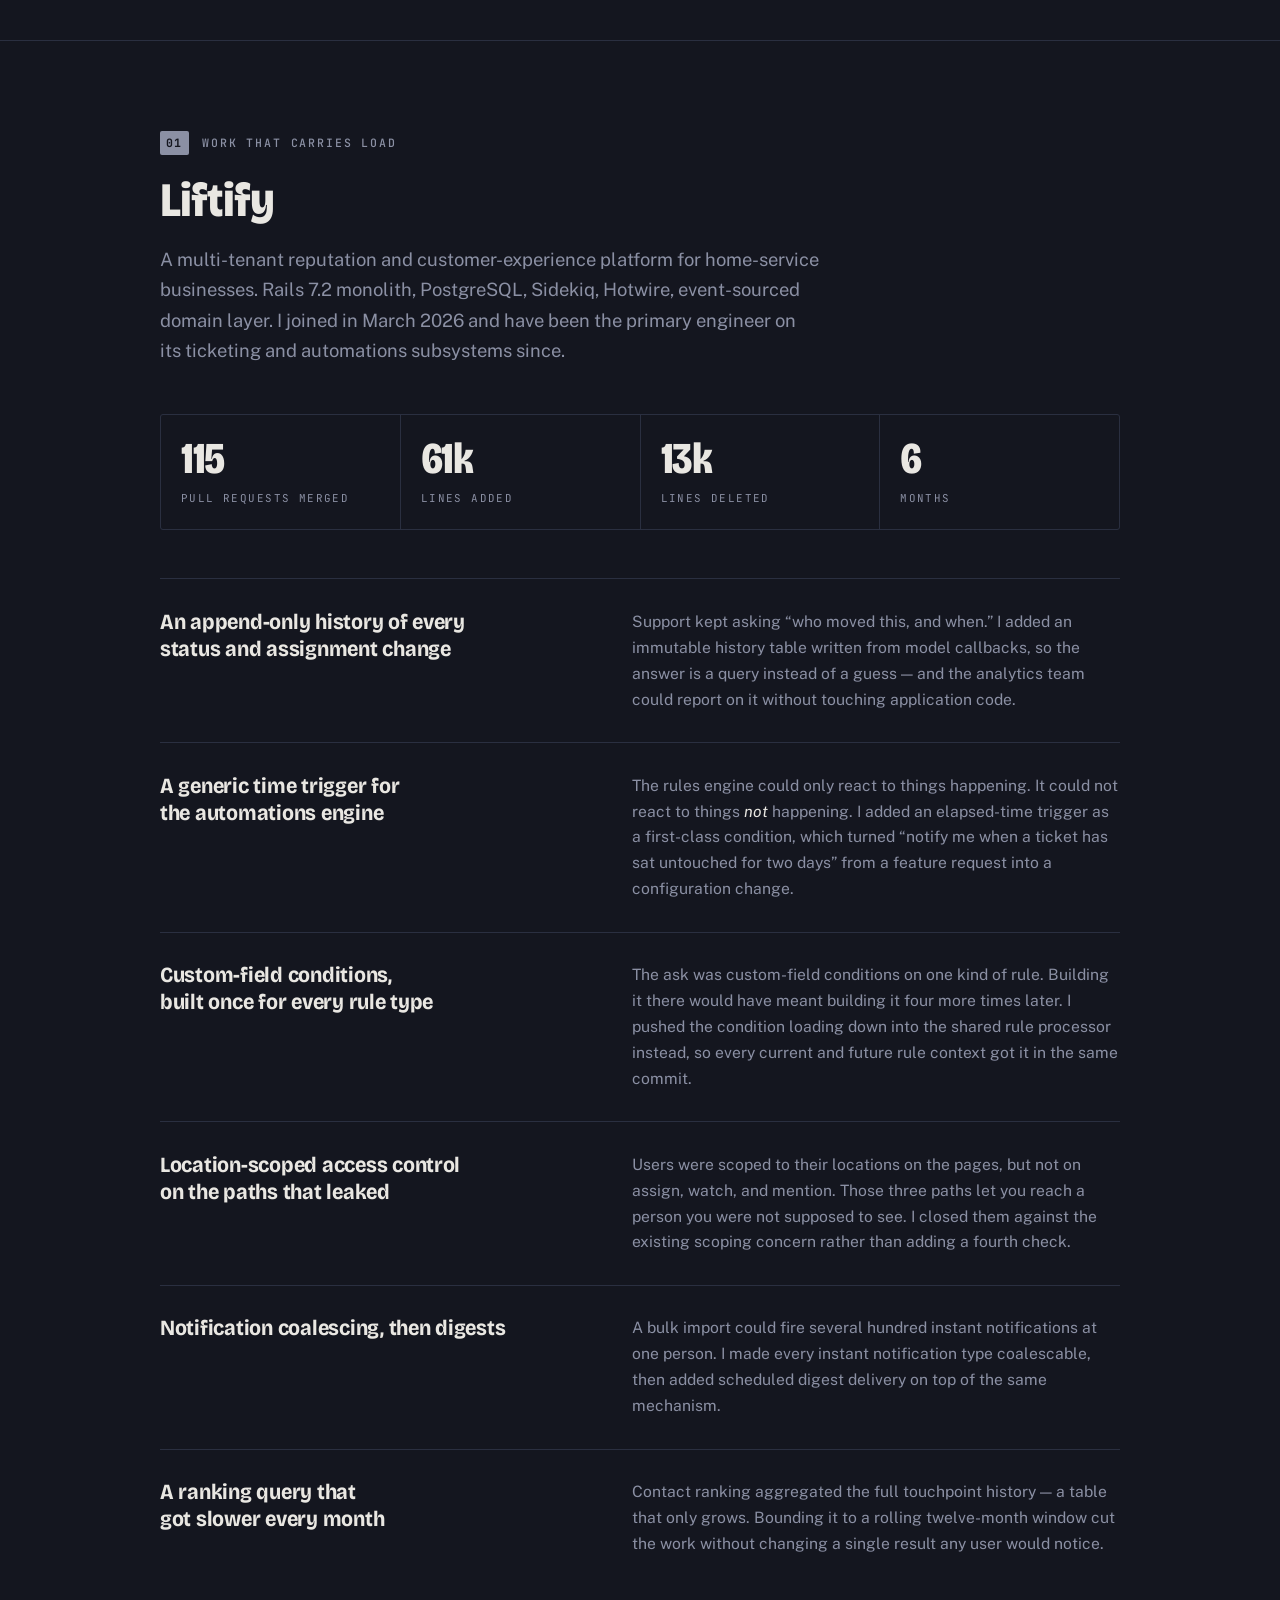
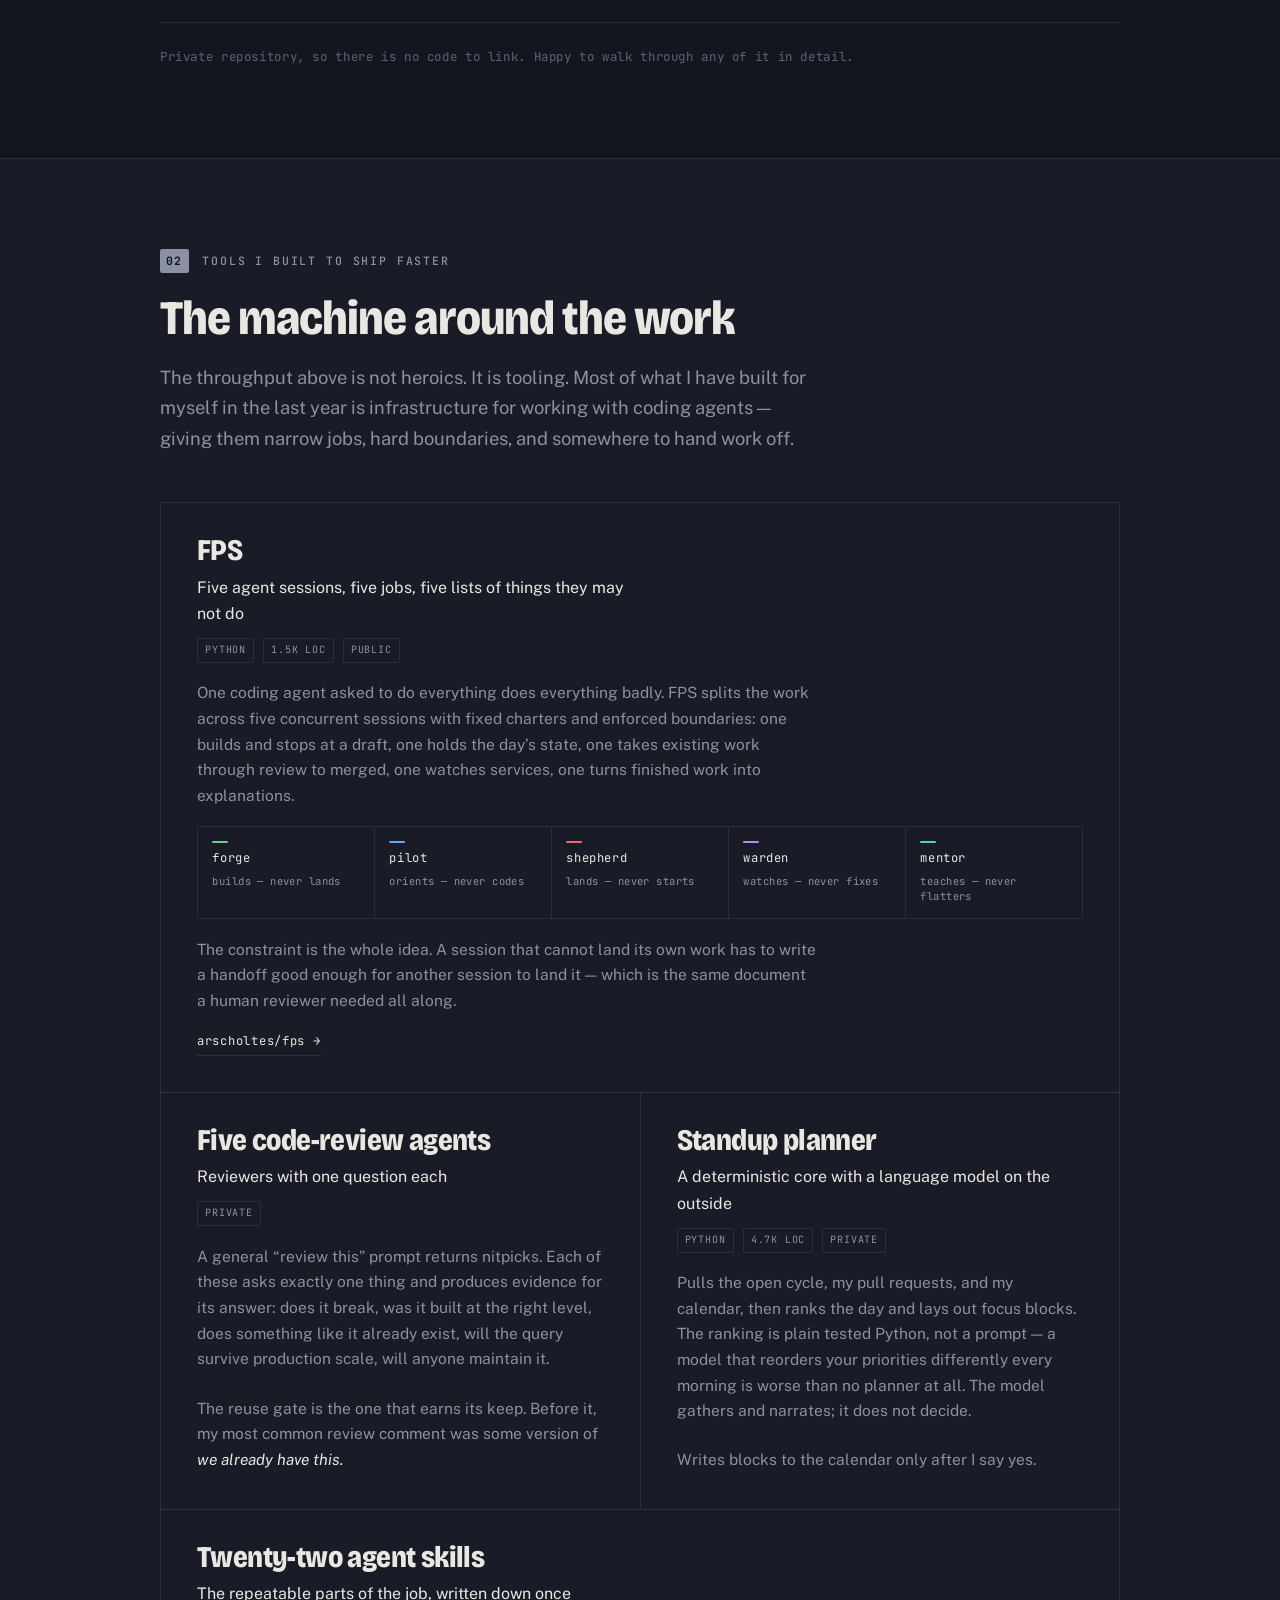
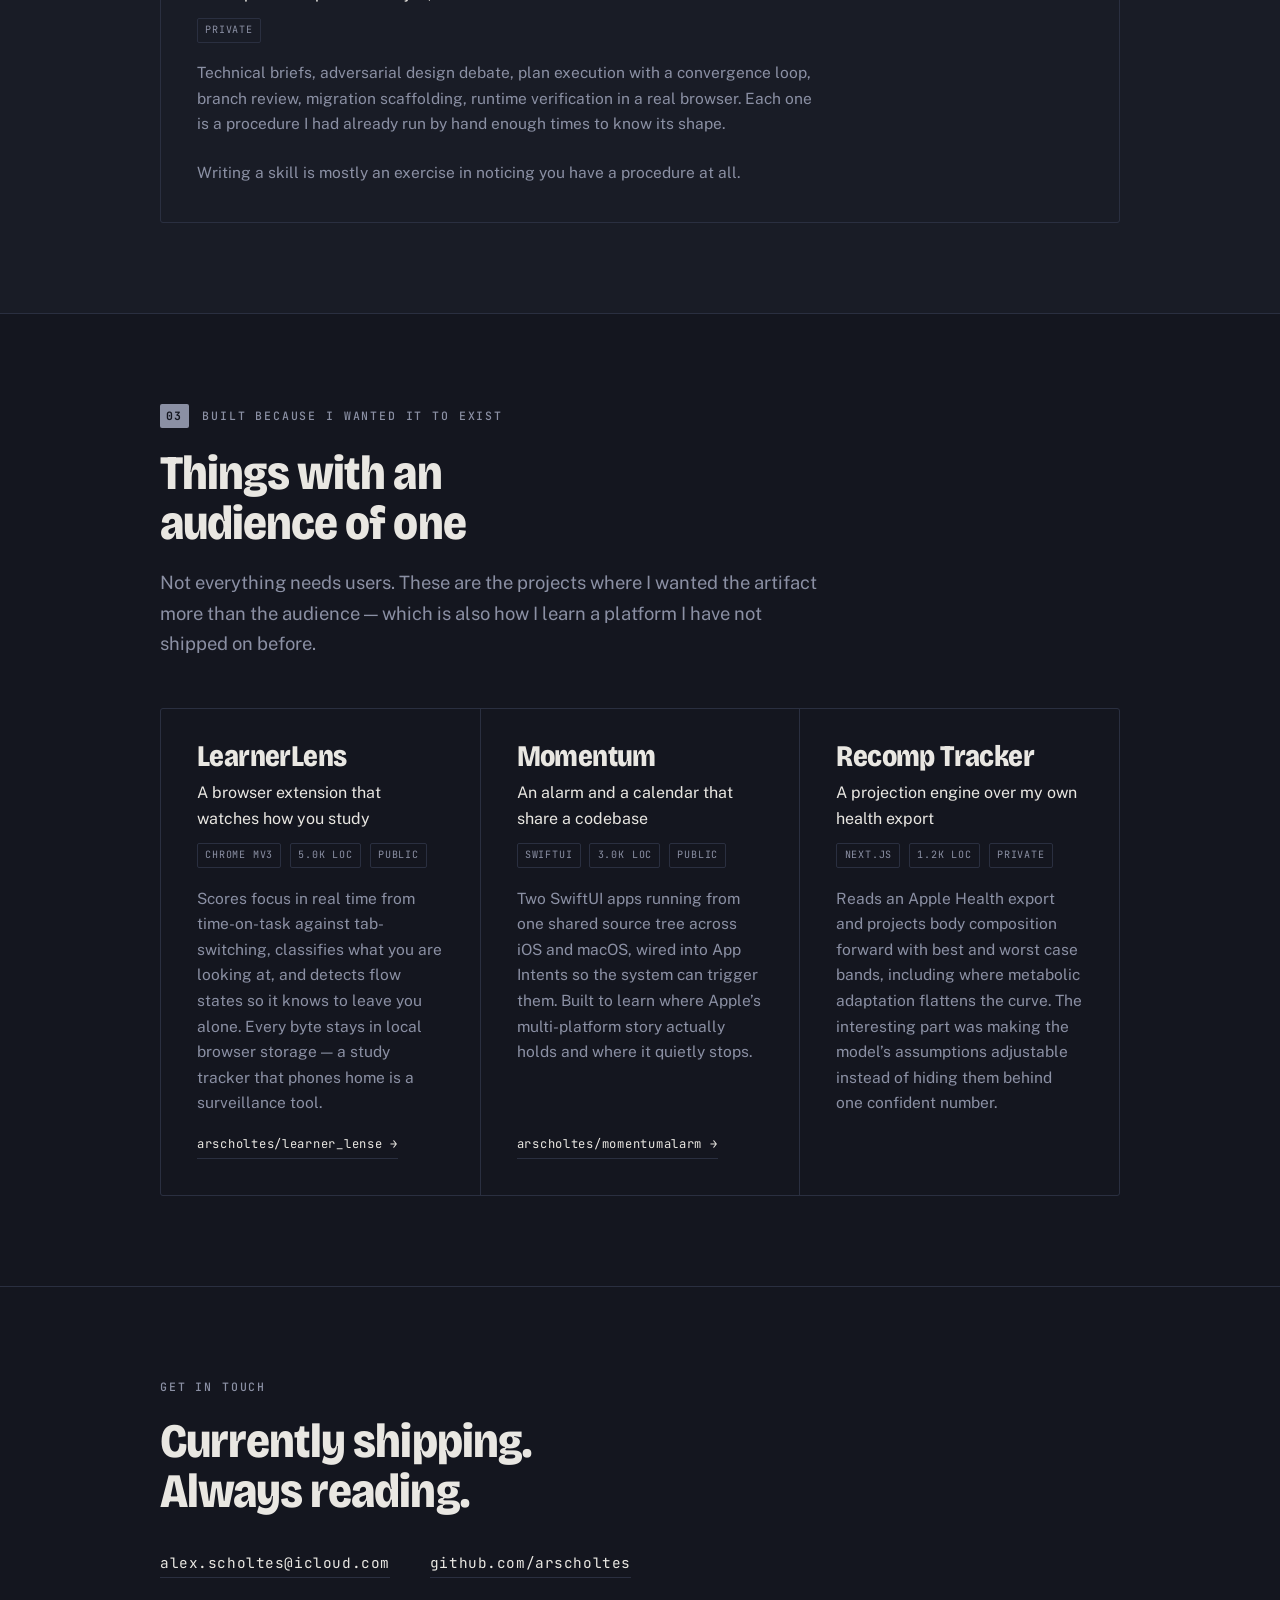
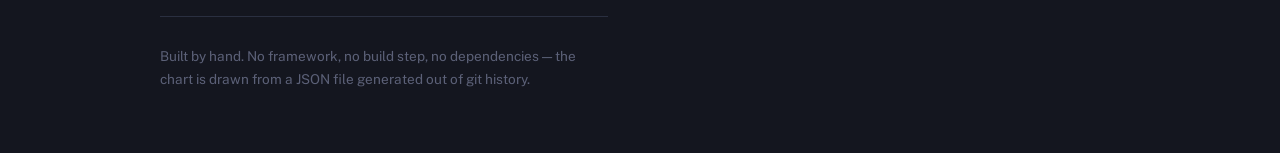
==== commit 5cb8bb65: "Contact email, and keep the ledger's promise: no ticket ids, no employer paths" ====
--- a/index.html
+++ b/index.html
@@ -304,7 +304,7 @@
       <p class="eyebrow">Get in touch</p>
       <h2>Currently shipping. Always reading.</h2>
       <ul class="foot-links">
-        <li><a href="mailto:arscholtes@gmail.com">arscholtes@gmail.com</a></li>
+        <li><a href="mailto:alex.scholtes@icloud.com">alex.scholtes@icloud.com</a></li>
         <li><a href="https://github.com/arscholtes">github.com/arscholtes</a></li>
       </ul>
       <p class="foot-fine">
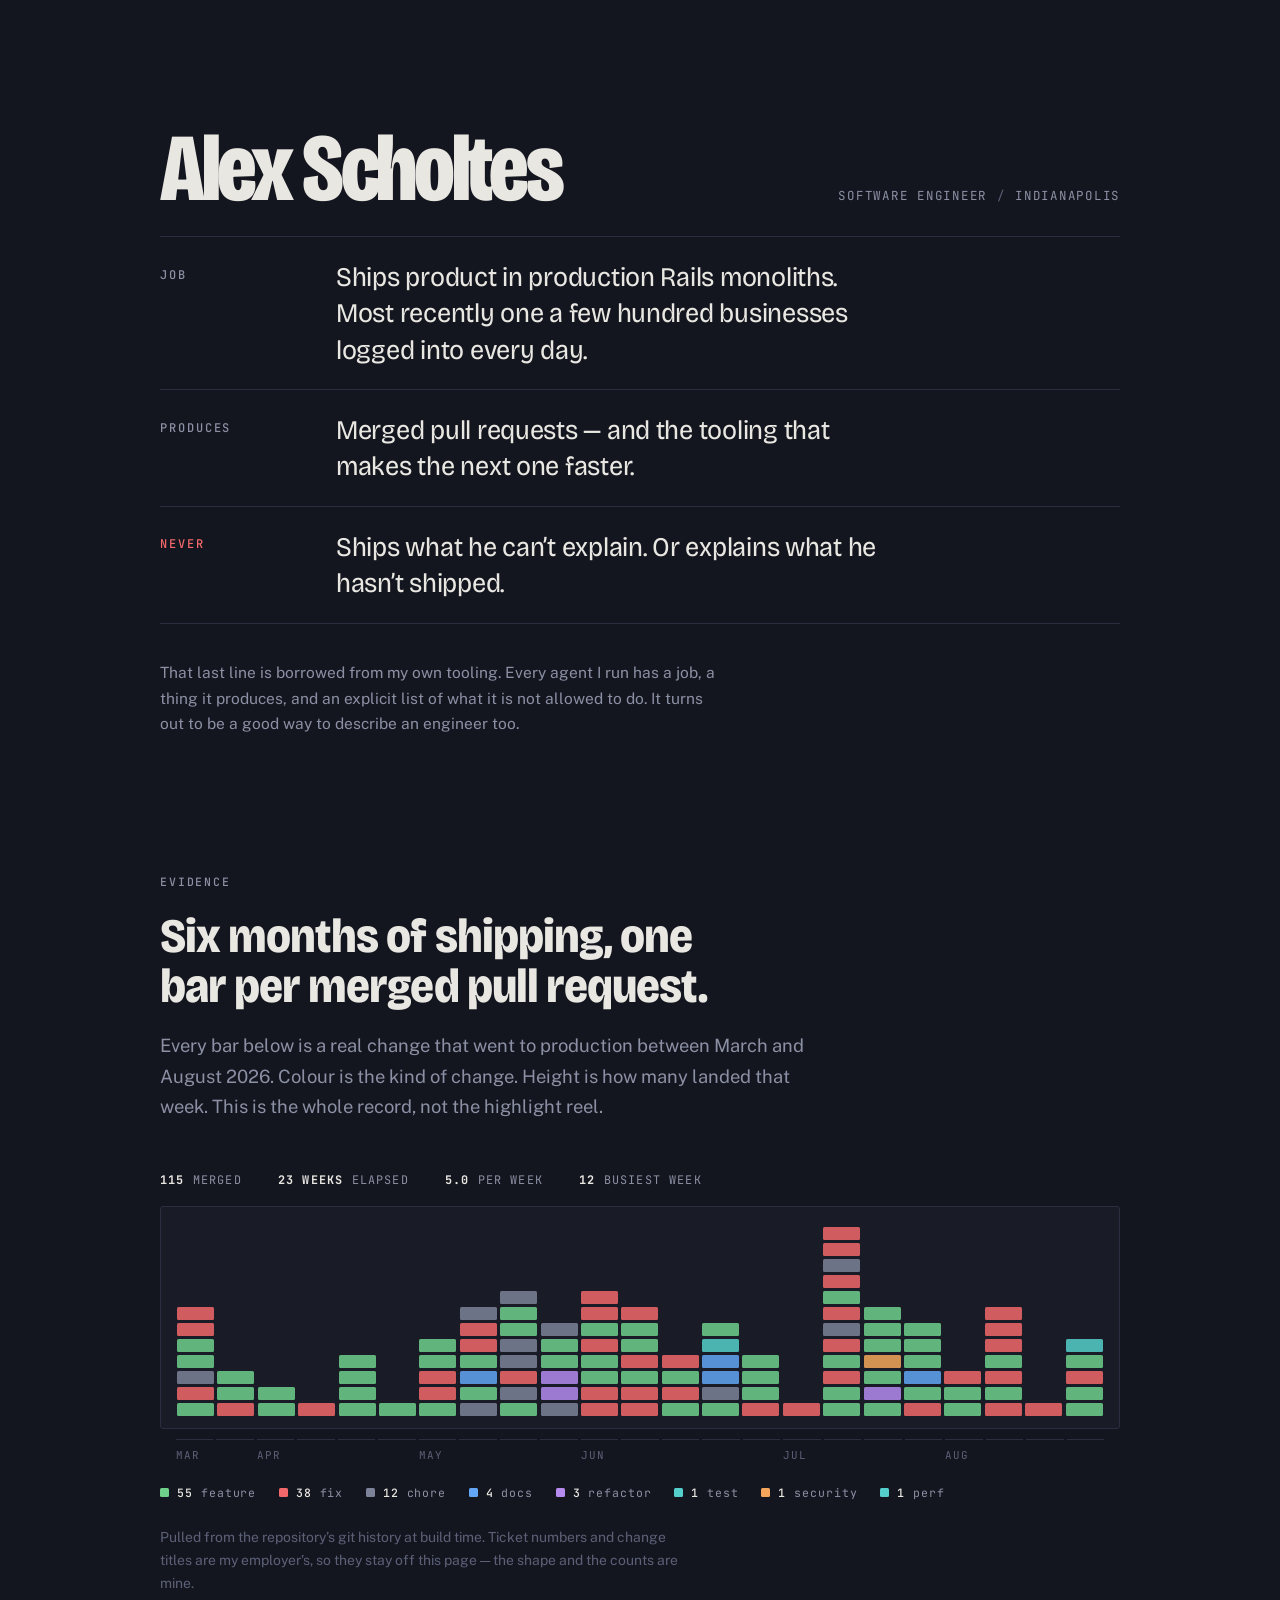
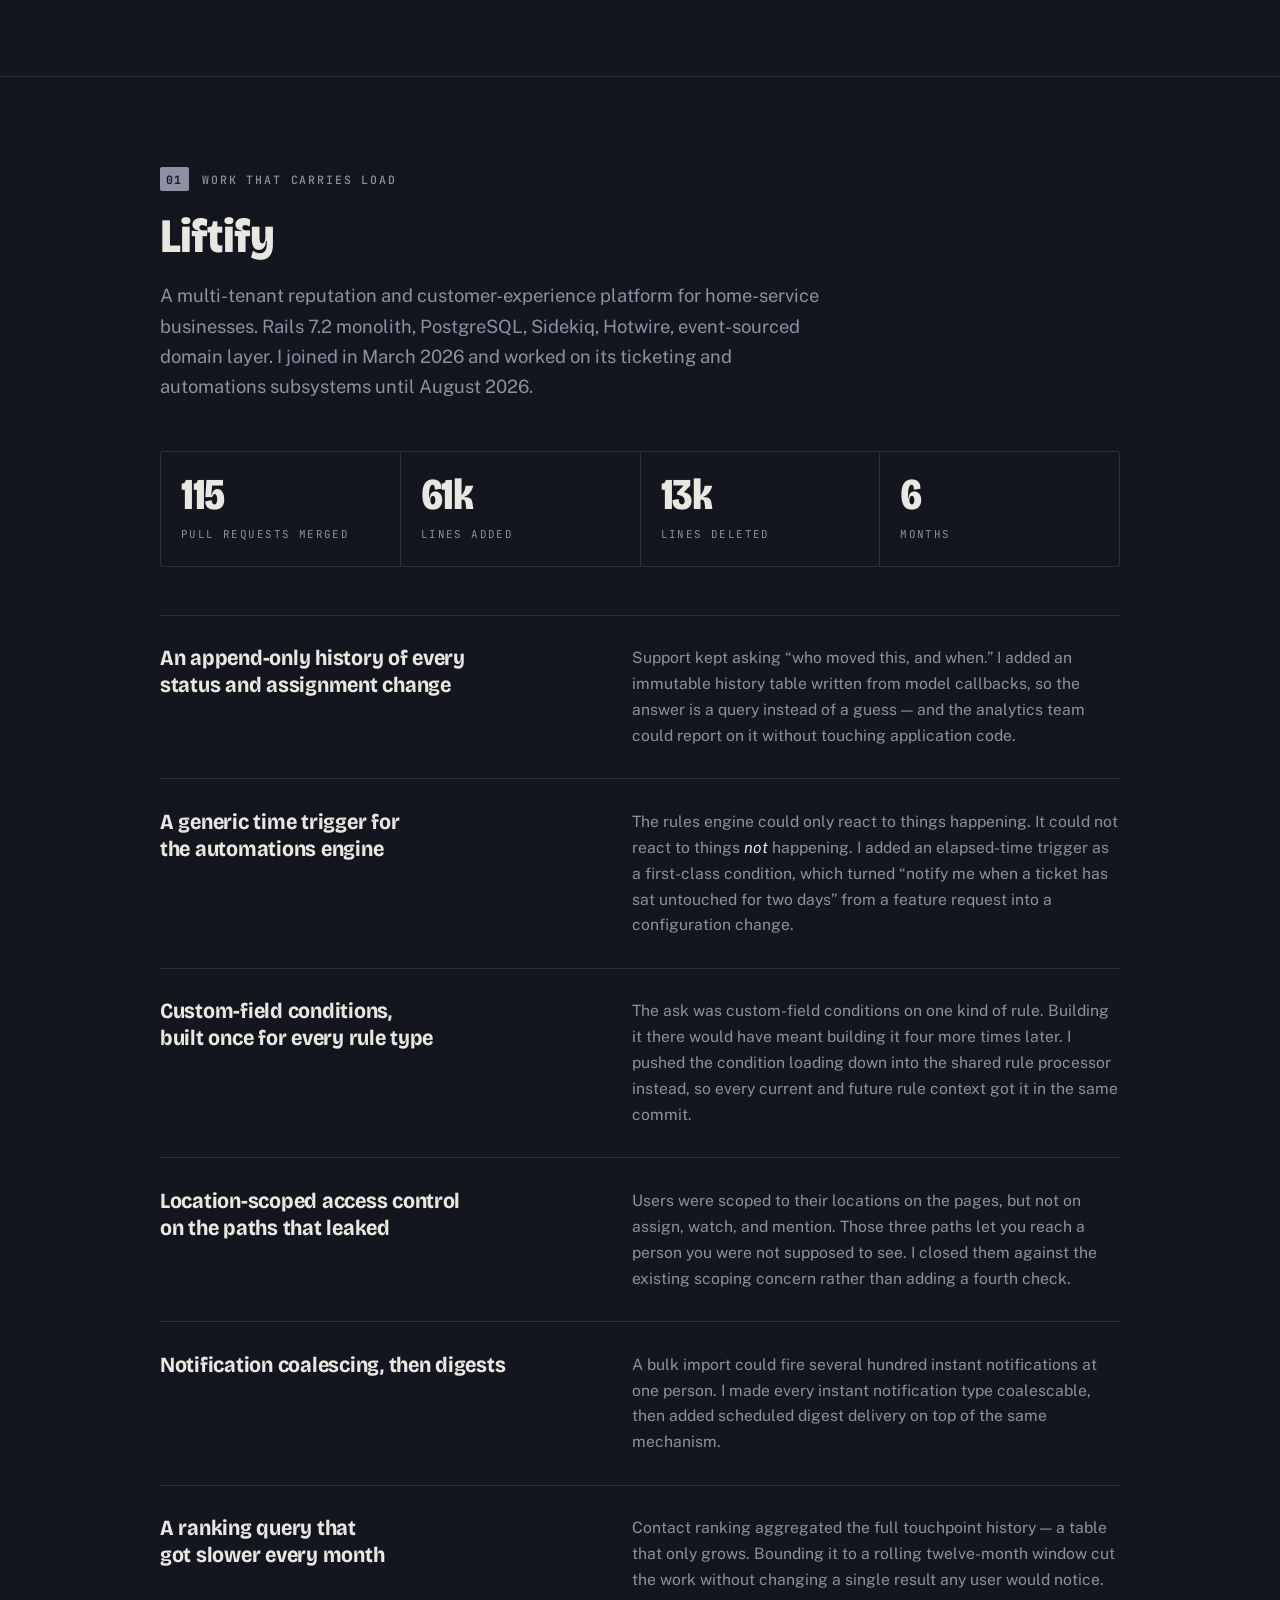
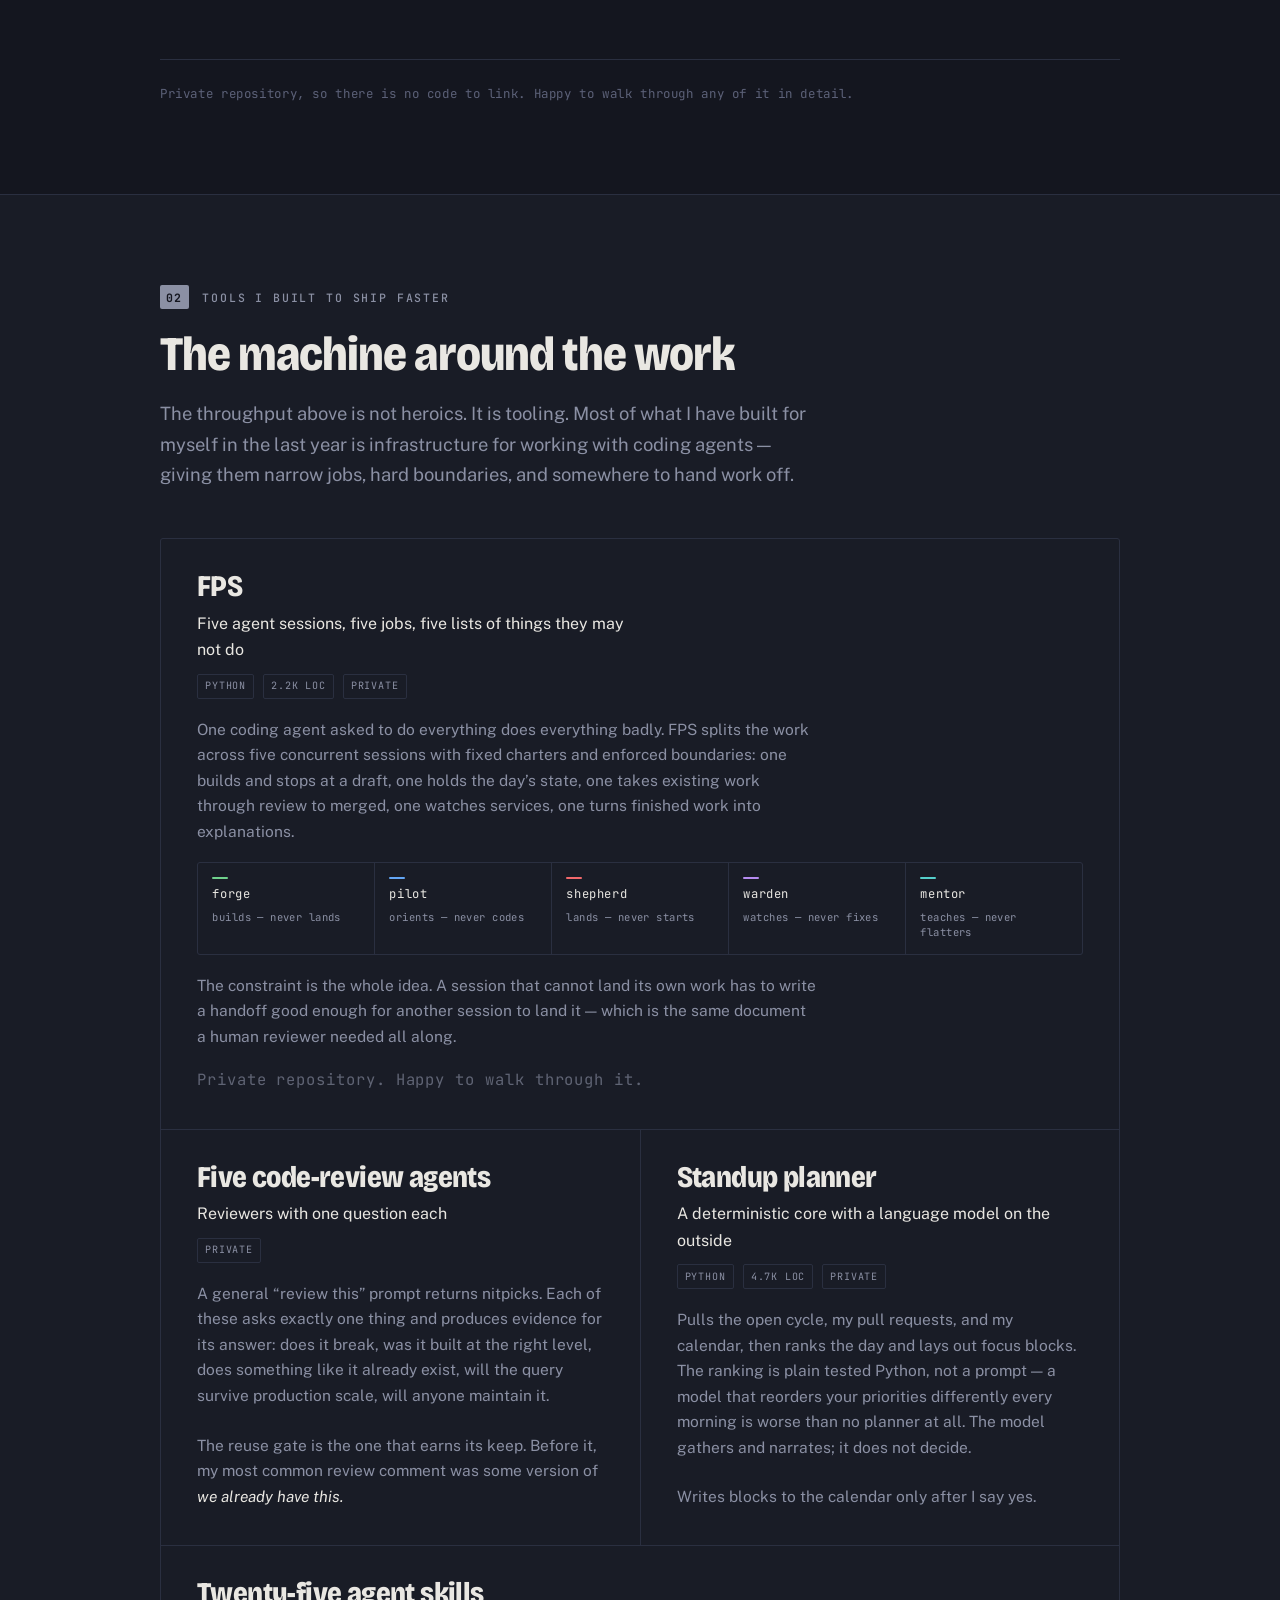
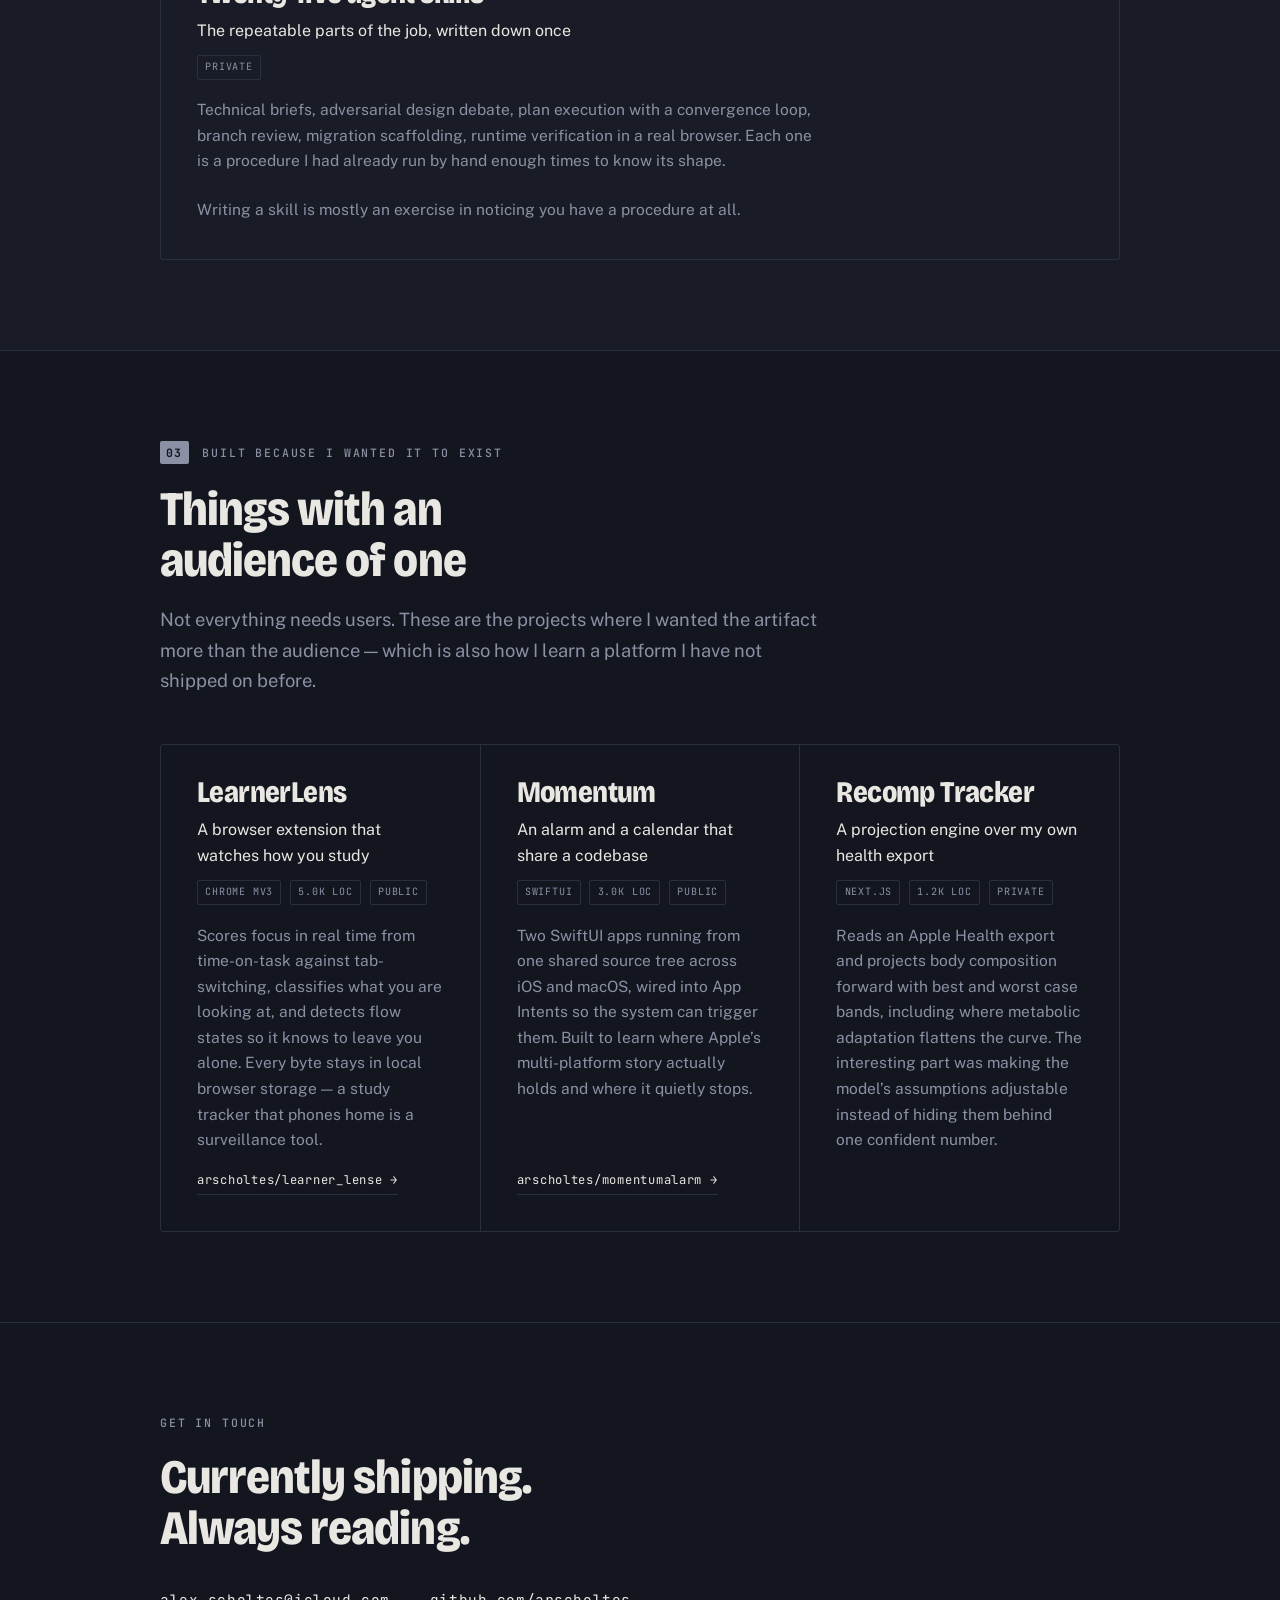
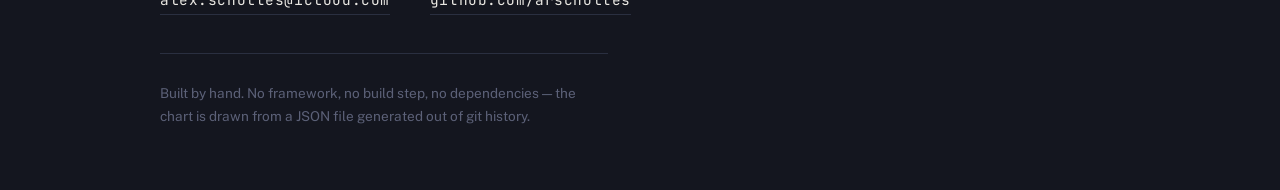
==== commit 62046464: "Four things on the live page that were not true The page read as currently employed. The hero said "" ====
--- a/index.html
+++ b/index.html
@@ -28,7 +28,7 @@
       <dl class="charter-body">
         <div class="charter-row">
           <dt>Job</dt>
-          <dd>Ship product in a production Rails monolith that a few hundred businesses log into every day.</dd>
+          <dd>Ships product in production Rails monoliths. Most recently one a few hundred businesses logged into every day.</dd>
         </div>
         <div class="charter-row">
           <dt>Produces</dt>
@@ -86,8 +86,8 @@
       <p class="lede">
         A multi-tenant reputation and customer-experience platform for home-service businesses.
         Rails&nbsp;7.2 monolith, PostgreSQL, Sidekiq, Hotwire, event-sourced domain layer.
-        I joined in March 2026 and have been the primary engineer on its ticketing and
-        automations subsystems since.
+        I joined in March 2026 and worked on its ticketing and automations subsystems
+        until August 2026.
       </p>
 
       <div class="stat-row">
@@ -163,7 +163,7 @@
           <div class="card-head">
             <h3>FPS</h3>
             <p class="card-kicker">Five agent sessions, five jobs, five lists of things they may not do</p>
-            <p class="card-meta"><span>Python</span><span>1.5k LOC</span><span>Public</span></p>
+            <p class="card-meta"><span>Python</span><span>2.2k LOC</span><span>Private</span></p>
           </div>
           <p>
             One coding agent asked to do everything does everything badly. FPS splits the work
@@ -183,7 +183,7 @@
             handoff good enough for another session to land it &mdash; which is the same document a
             human reviewer needed all along.
           </p>
-          <a class="link" href="https://github.com/arscholtes/fps">arscholtes/fps<span aria-hidden="true">&nbsp;&rarr;</span></a>
+          <p class="card-note">Private repository. Happy to walk through it.</p>
         </article>
 
         <article class="card">
@@ -221,7 +221,7 @@
 
         <article class="card card-wide">
           <div class="card-head">
-            <h3>Twenty-two agent skills</h3>
+            <h3>Twenty-five agent skills</h3>
             <p class="card-kicker">The repeatable parts of the job, written down once</p>
             <p class="card-meta"><span>Private</span></p>
           </div>
--- a/styles.css
+++ b/styles.css
@@ -288,6 +288,13 @@
 .card em{ color:var(--bone); font-style:italic; }
 .card-foot{ margin-top:auto !important; padding-top:.35rem; }
 
+/* Stands where a repo link would, for a card whose repository is private. */
+.card-note{
+  margin-top:auto; align-self:flex-start;
+  font-family:var(--mono); font-size:.76rem; letter-spacing:.06em;
+  color:var(--bone); opacity:.62;
+}
+
 .link{
   margin-top:auto; align-self:flex-start; max-width:100%;
   overflow-wrap:anywhere;
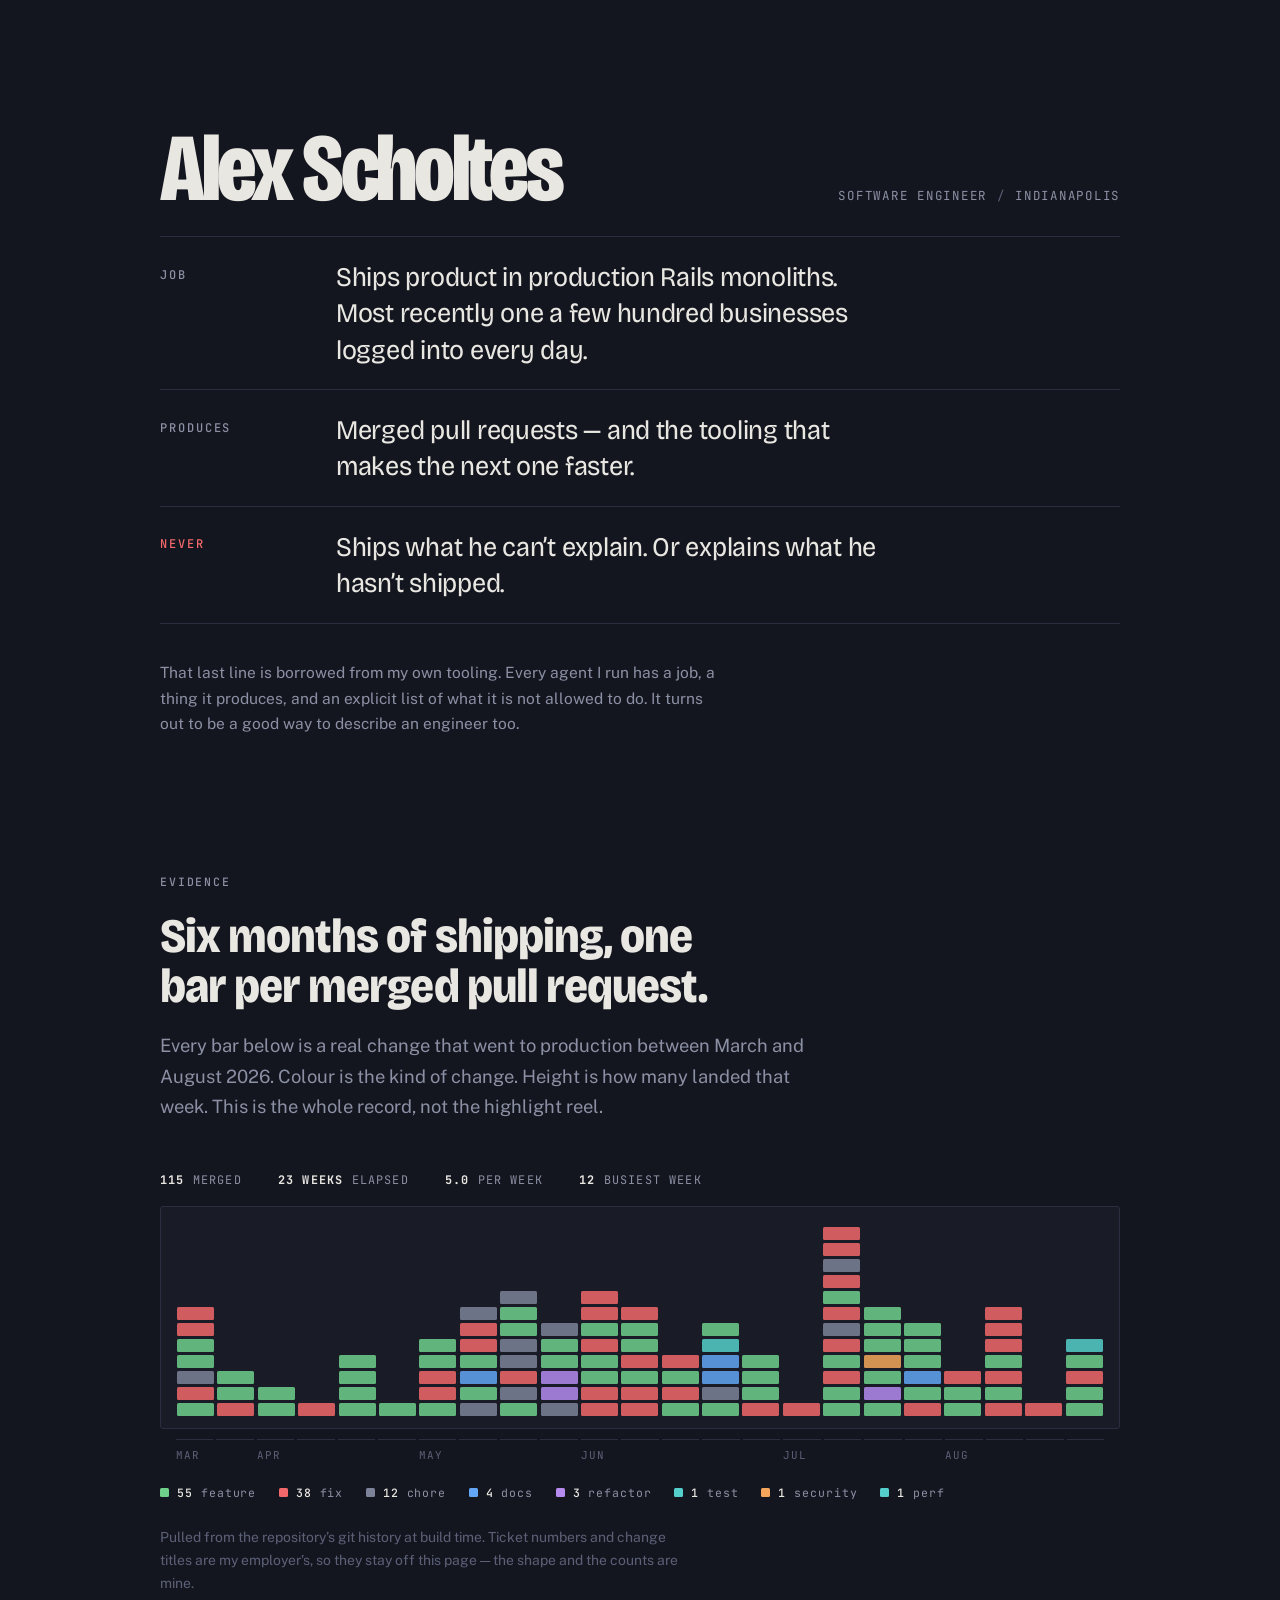
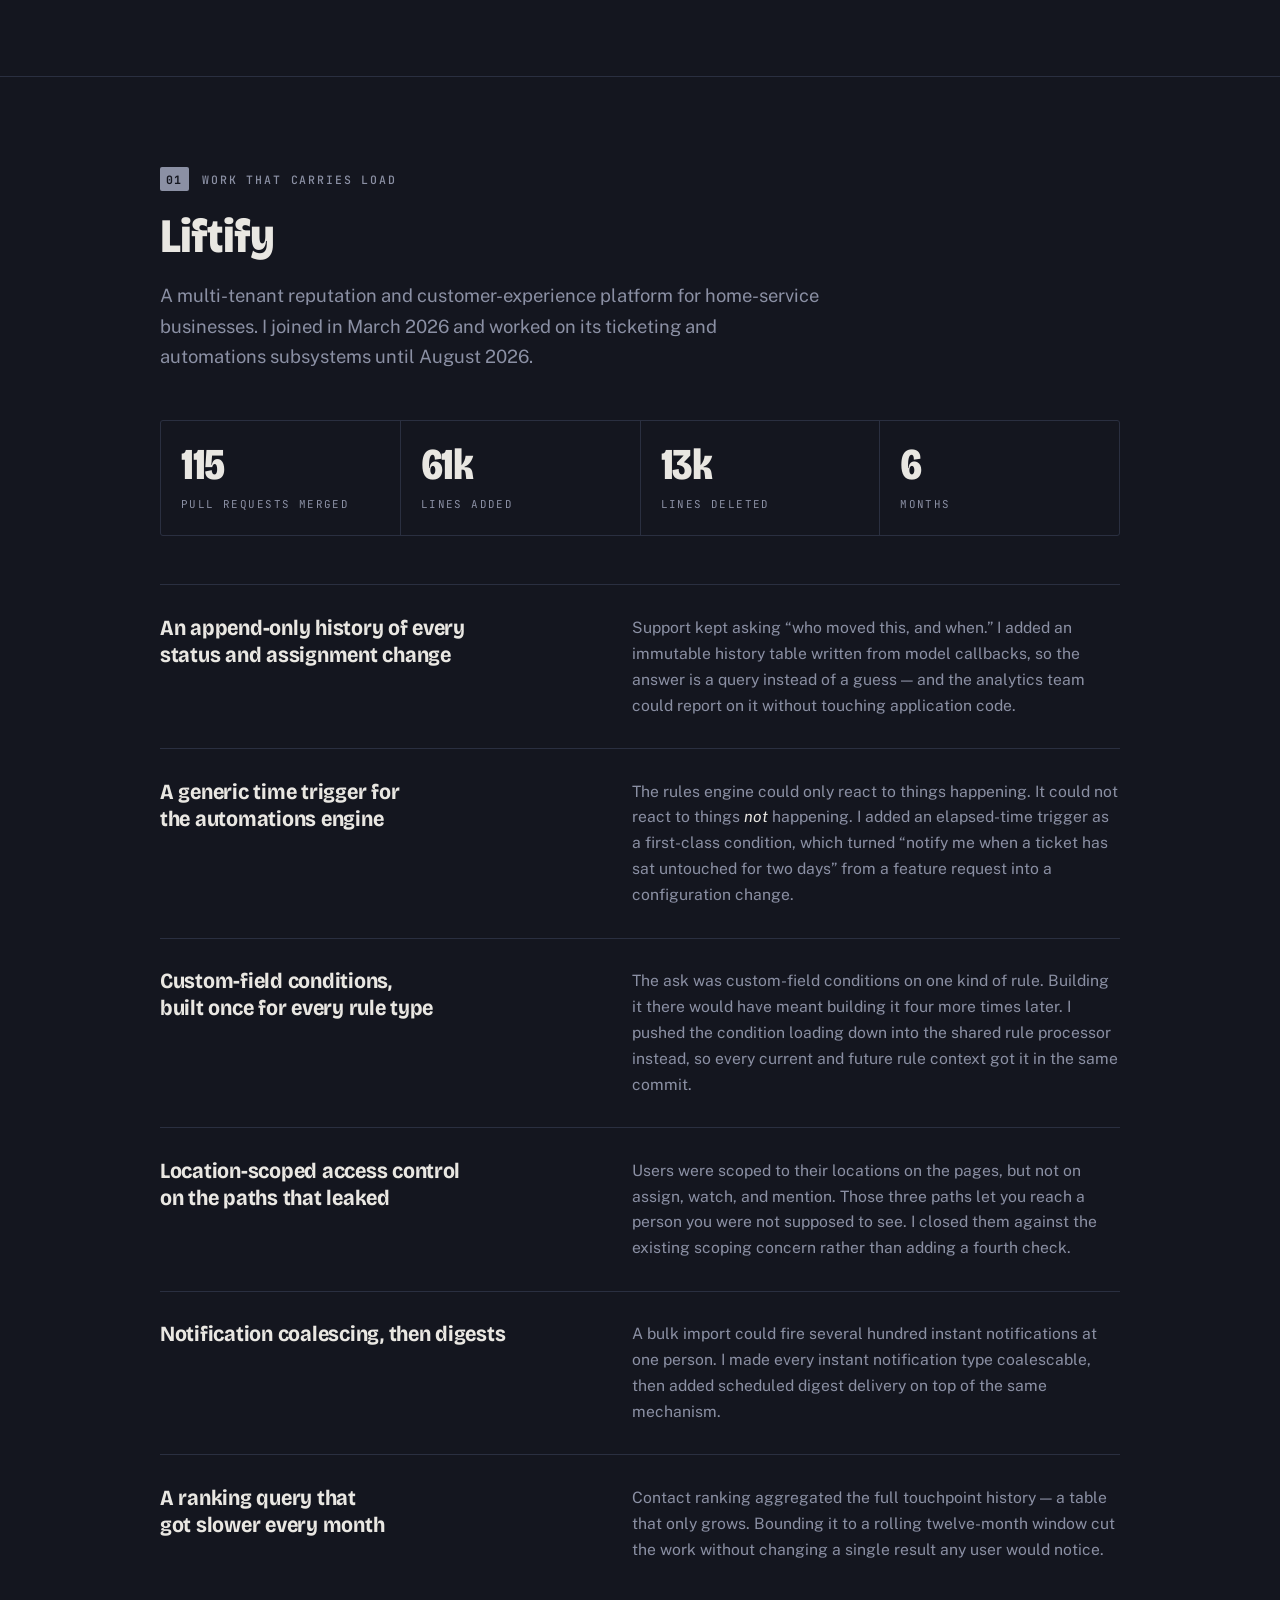
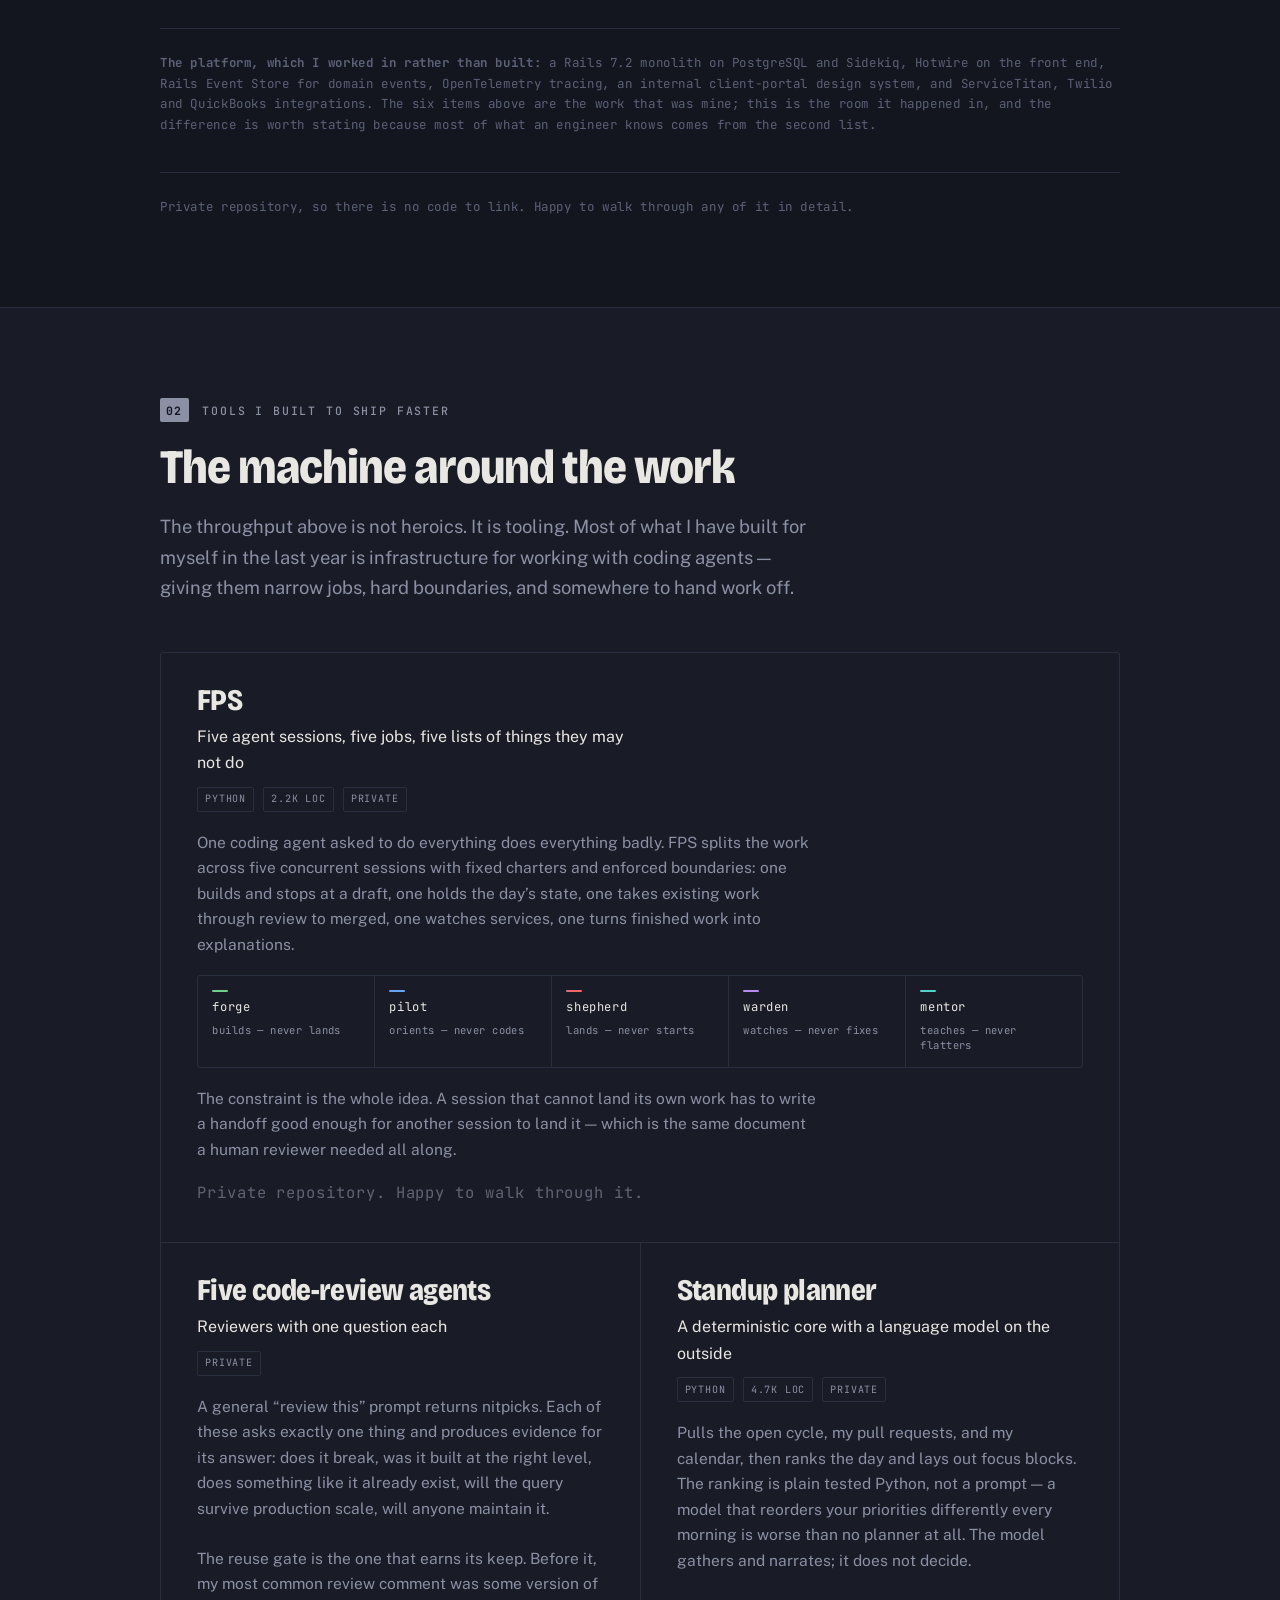
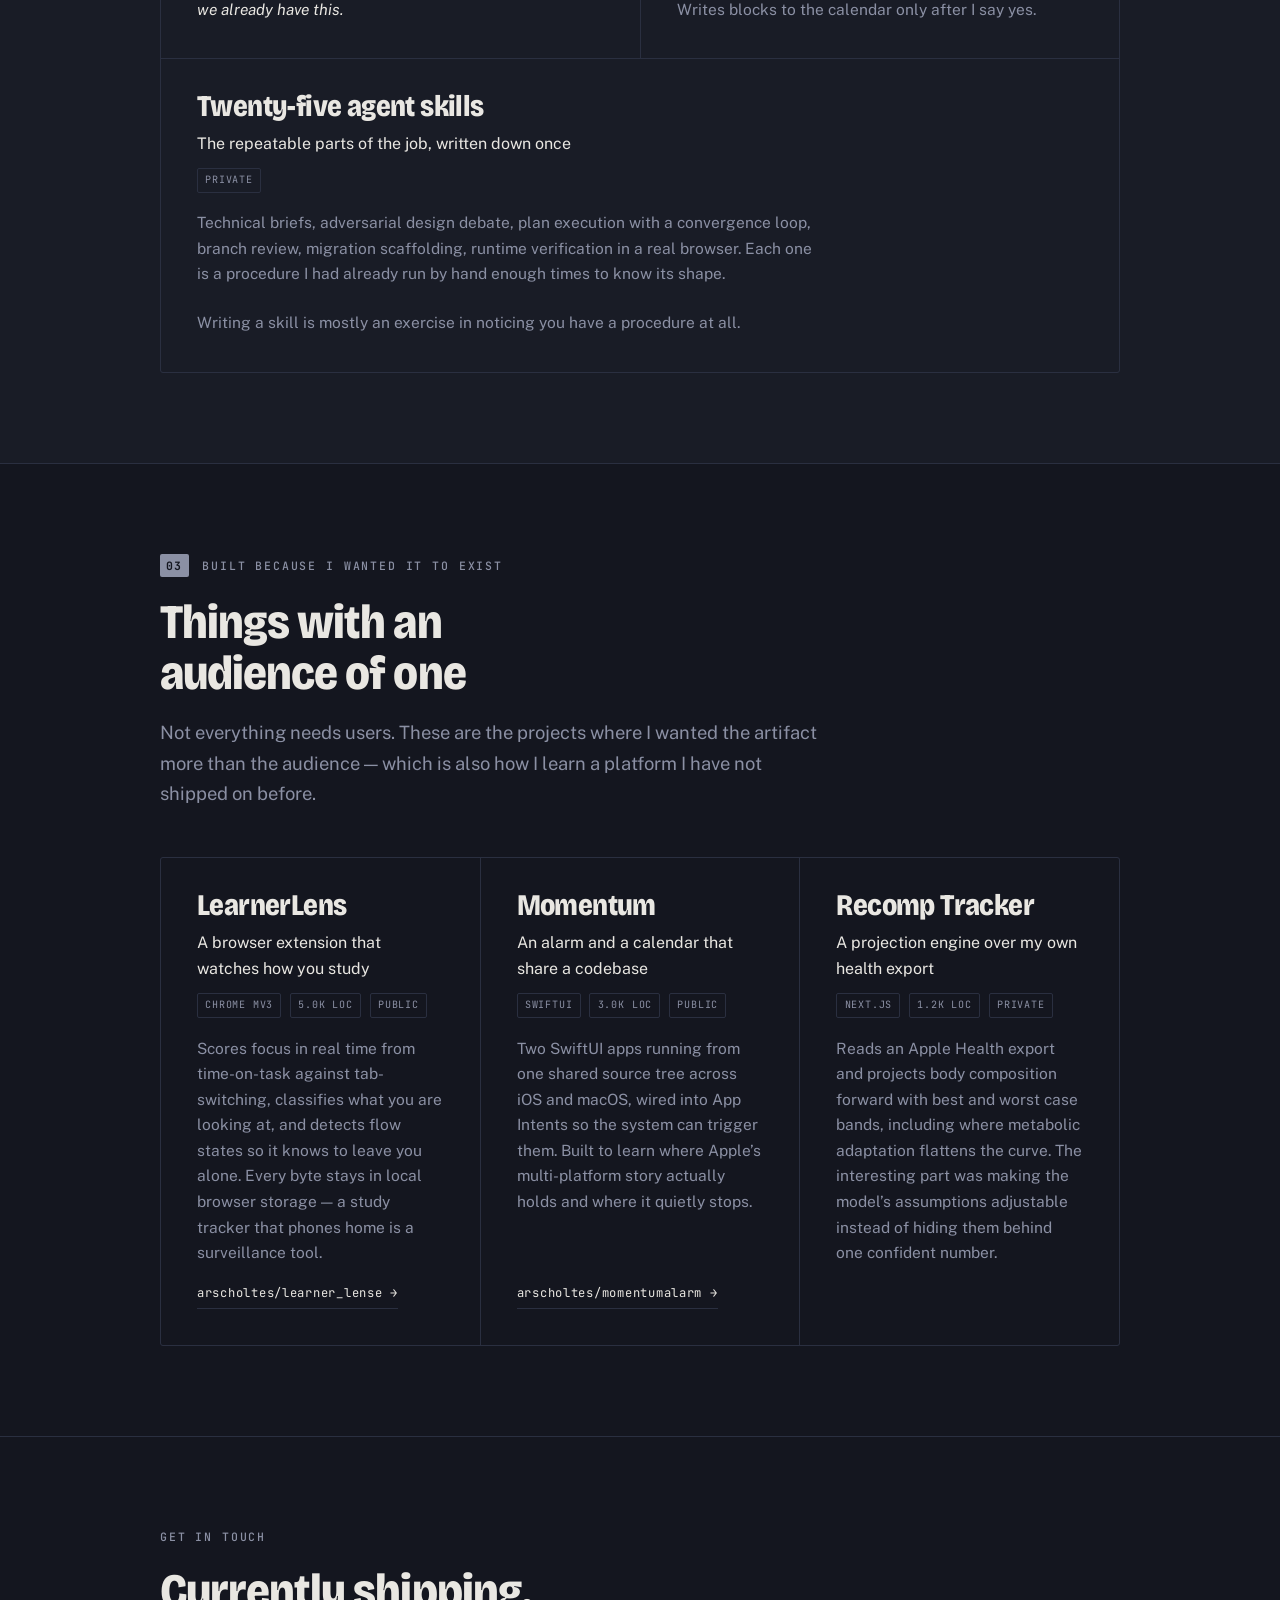
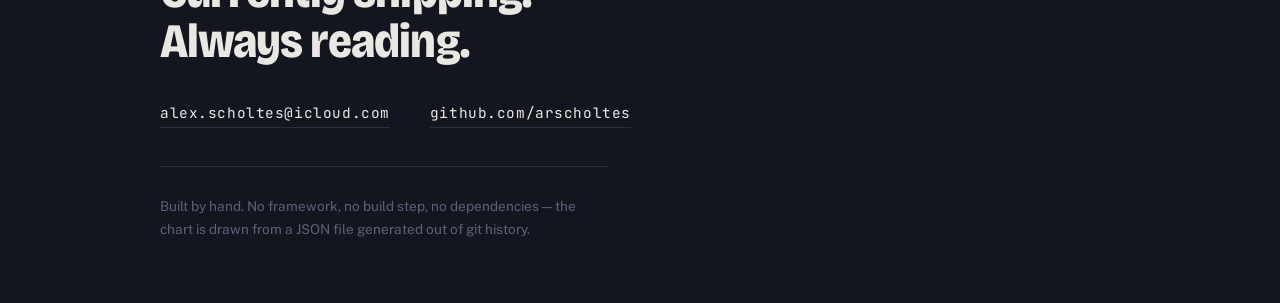
==== commit 4d5b1ab1: "Separate the room from the work The Liftify section listed the platform's stack inside the same sent" ====
--- a/index.html
+++ b/index.html
@@ -85,7 +85,6 @@
       <h2 id="prod-h">Liftify</h2>
       <p class="lede">
         A multi-tenant reputation and customer-experience platform for home-service businesses.
-        Rails&nbsp;7.2 monolith, PostgreSQL, Sidekiq, Hotwire, event-sourced domain layer.
         I joined in March 2026 and worked on its ticketing and automations subsystems
         until August 2026.
       </p>
@@ -137,6 +136,15 @@
           result any user would notice.</p>
         </li>
       </ul>
+
+      <p class="tier-note">
+        <strong>The platform, which I worked in rather than built:</strong> a Rails&nbsp;7.2
+        monolith on PostgreSQL and Sidekiq, Hotwire on the front end, Rails Event Store for
+        domain events, OpenTelemetry tracing, an internal client-portal design system, and
+        ServiceTitan, Twilio and QuickBooks integrations. The six items above are the work
+        that was mine; this is the room it happened in, and the difference is worth stating
+        because most of what an engineer knows comes from the second list.
+      </p>
 
       <p class="tier-note">
         Private repository, so there is no code to link. Happy to walk through any of it in detail.
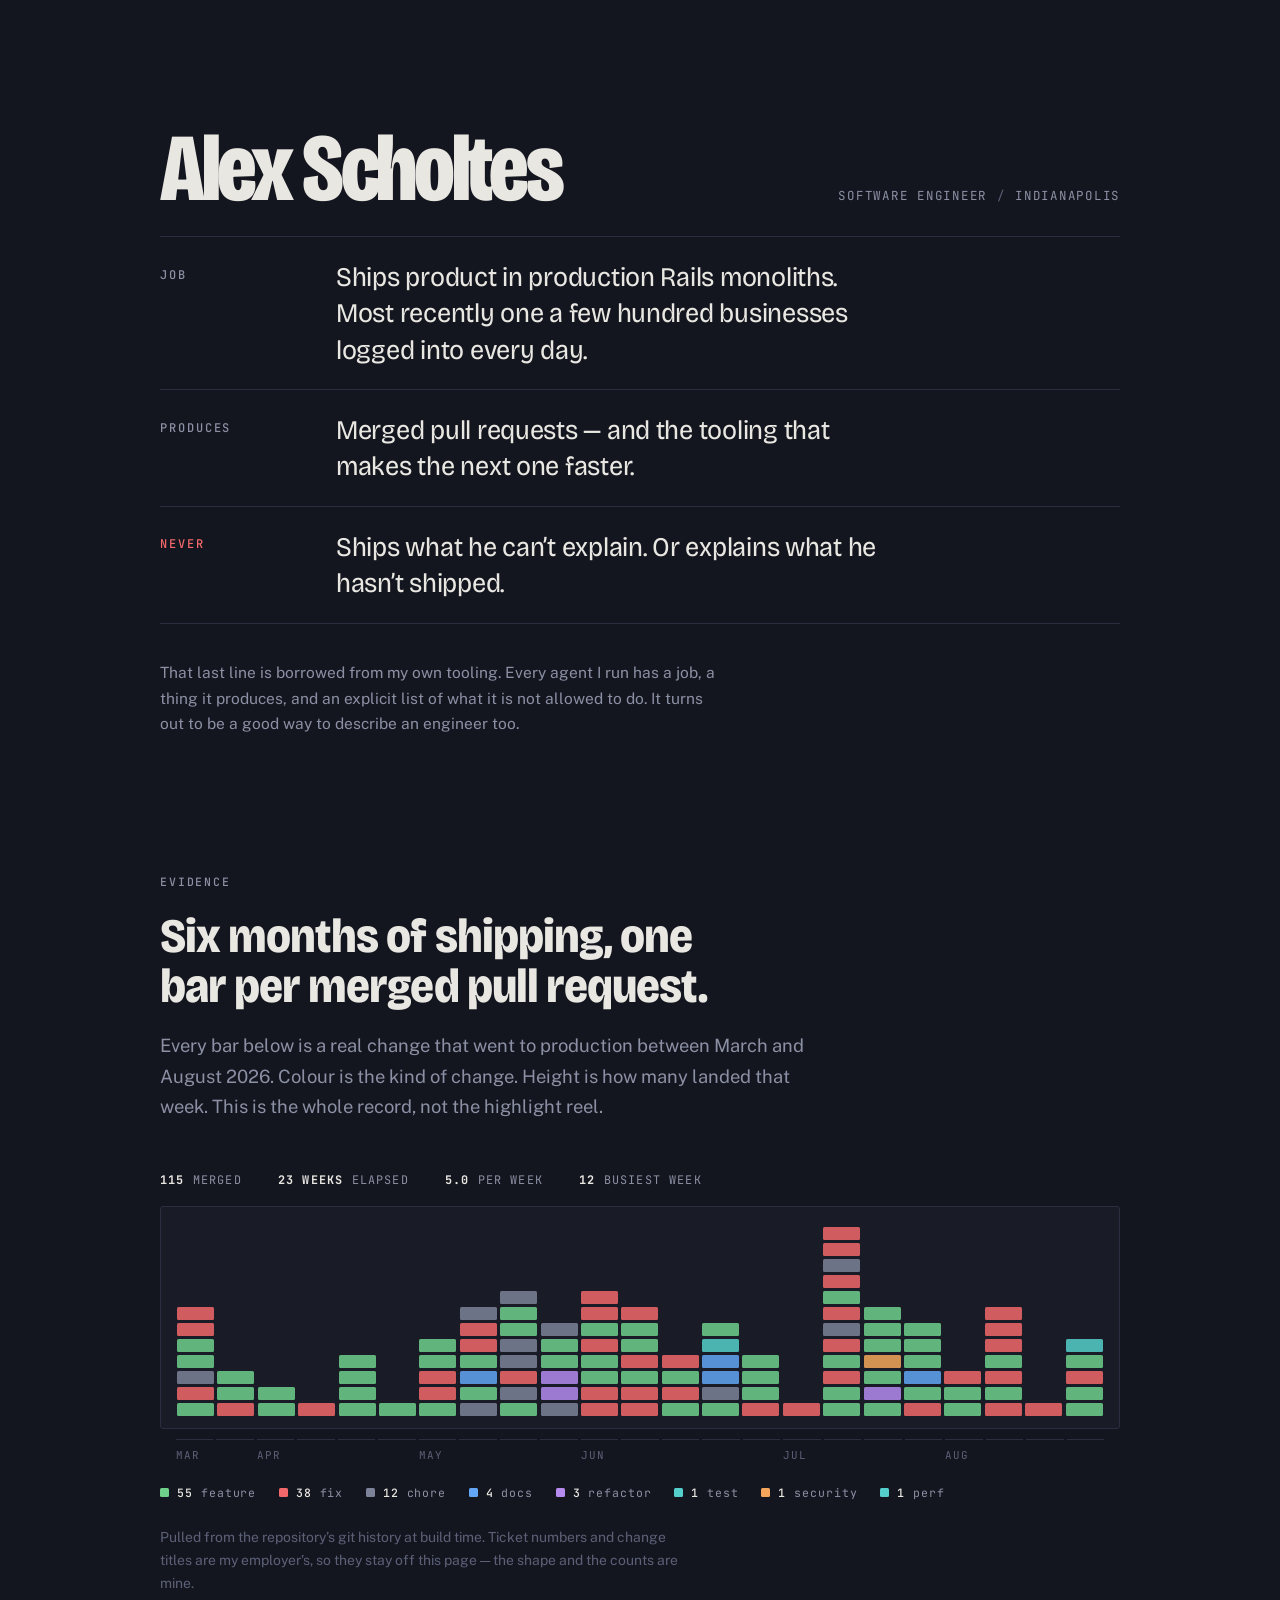
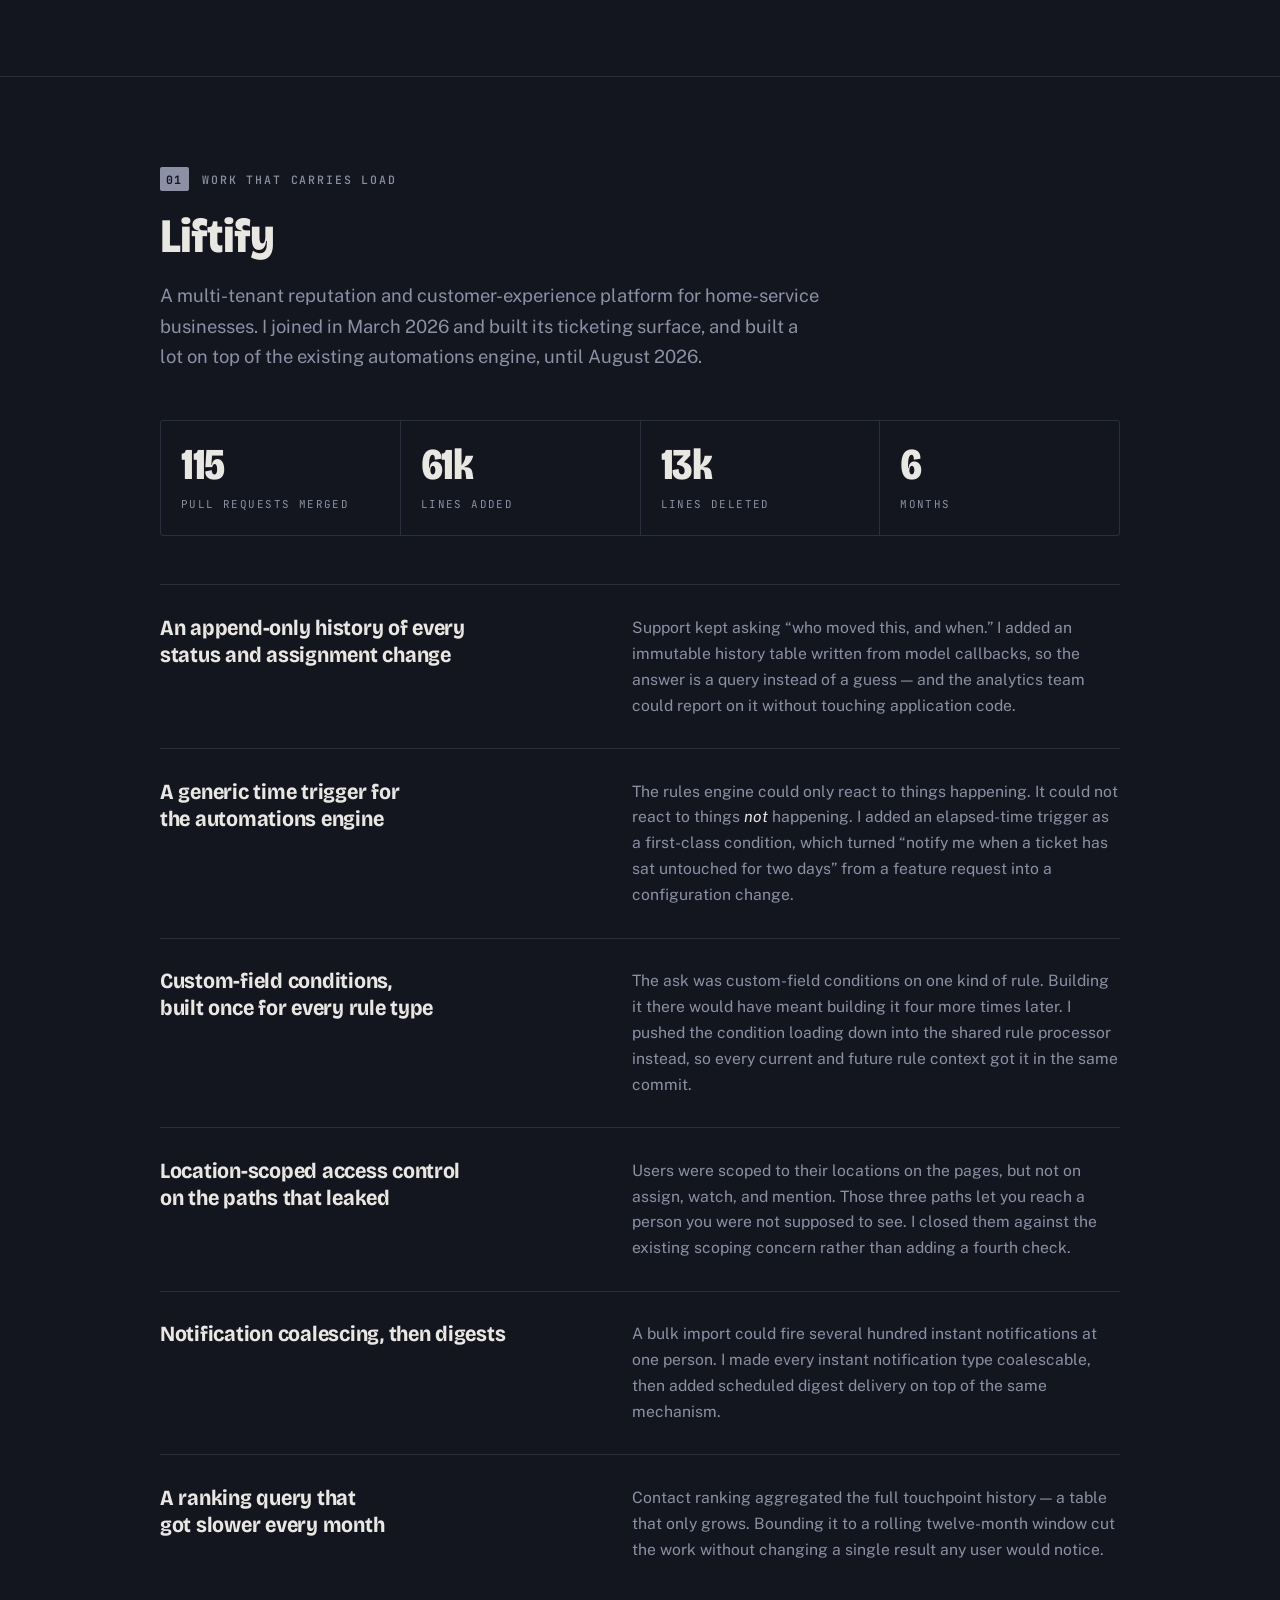
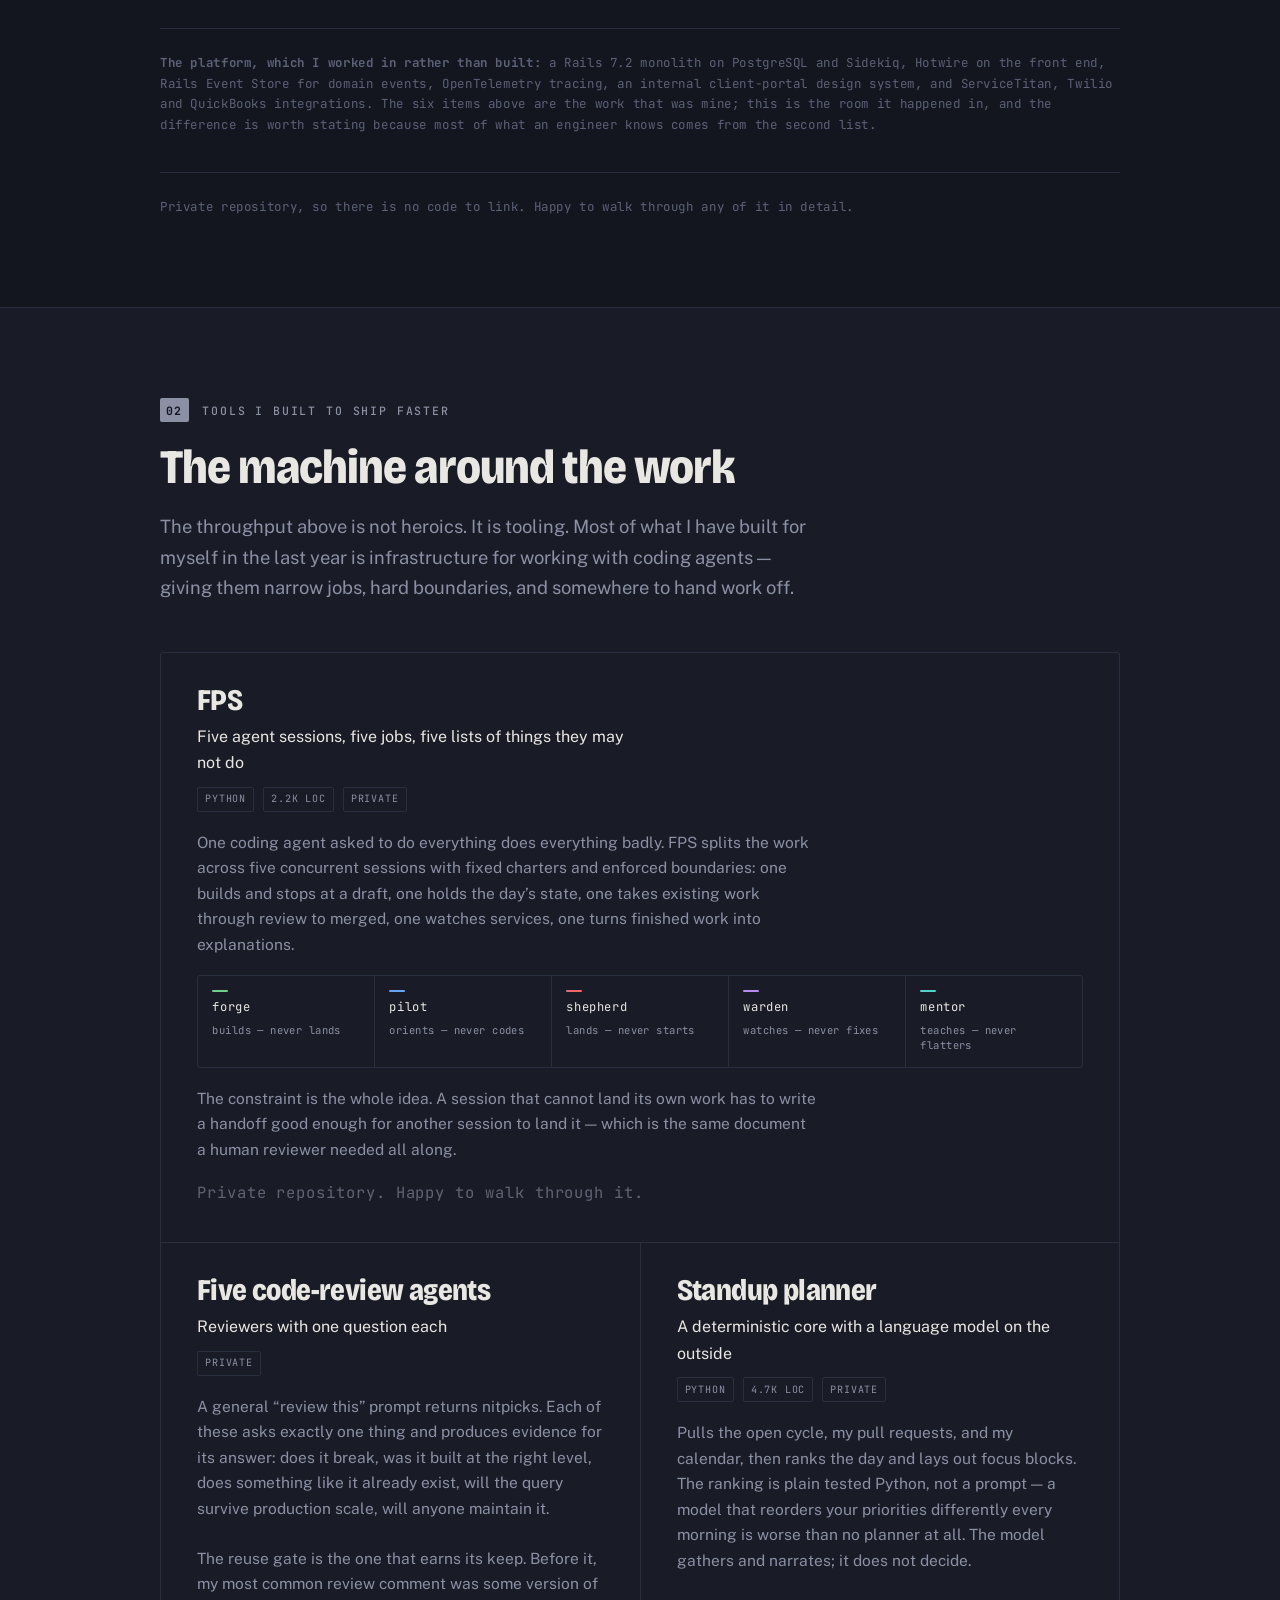
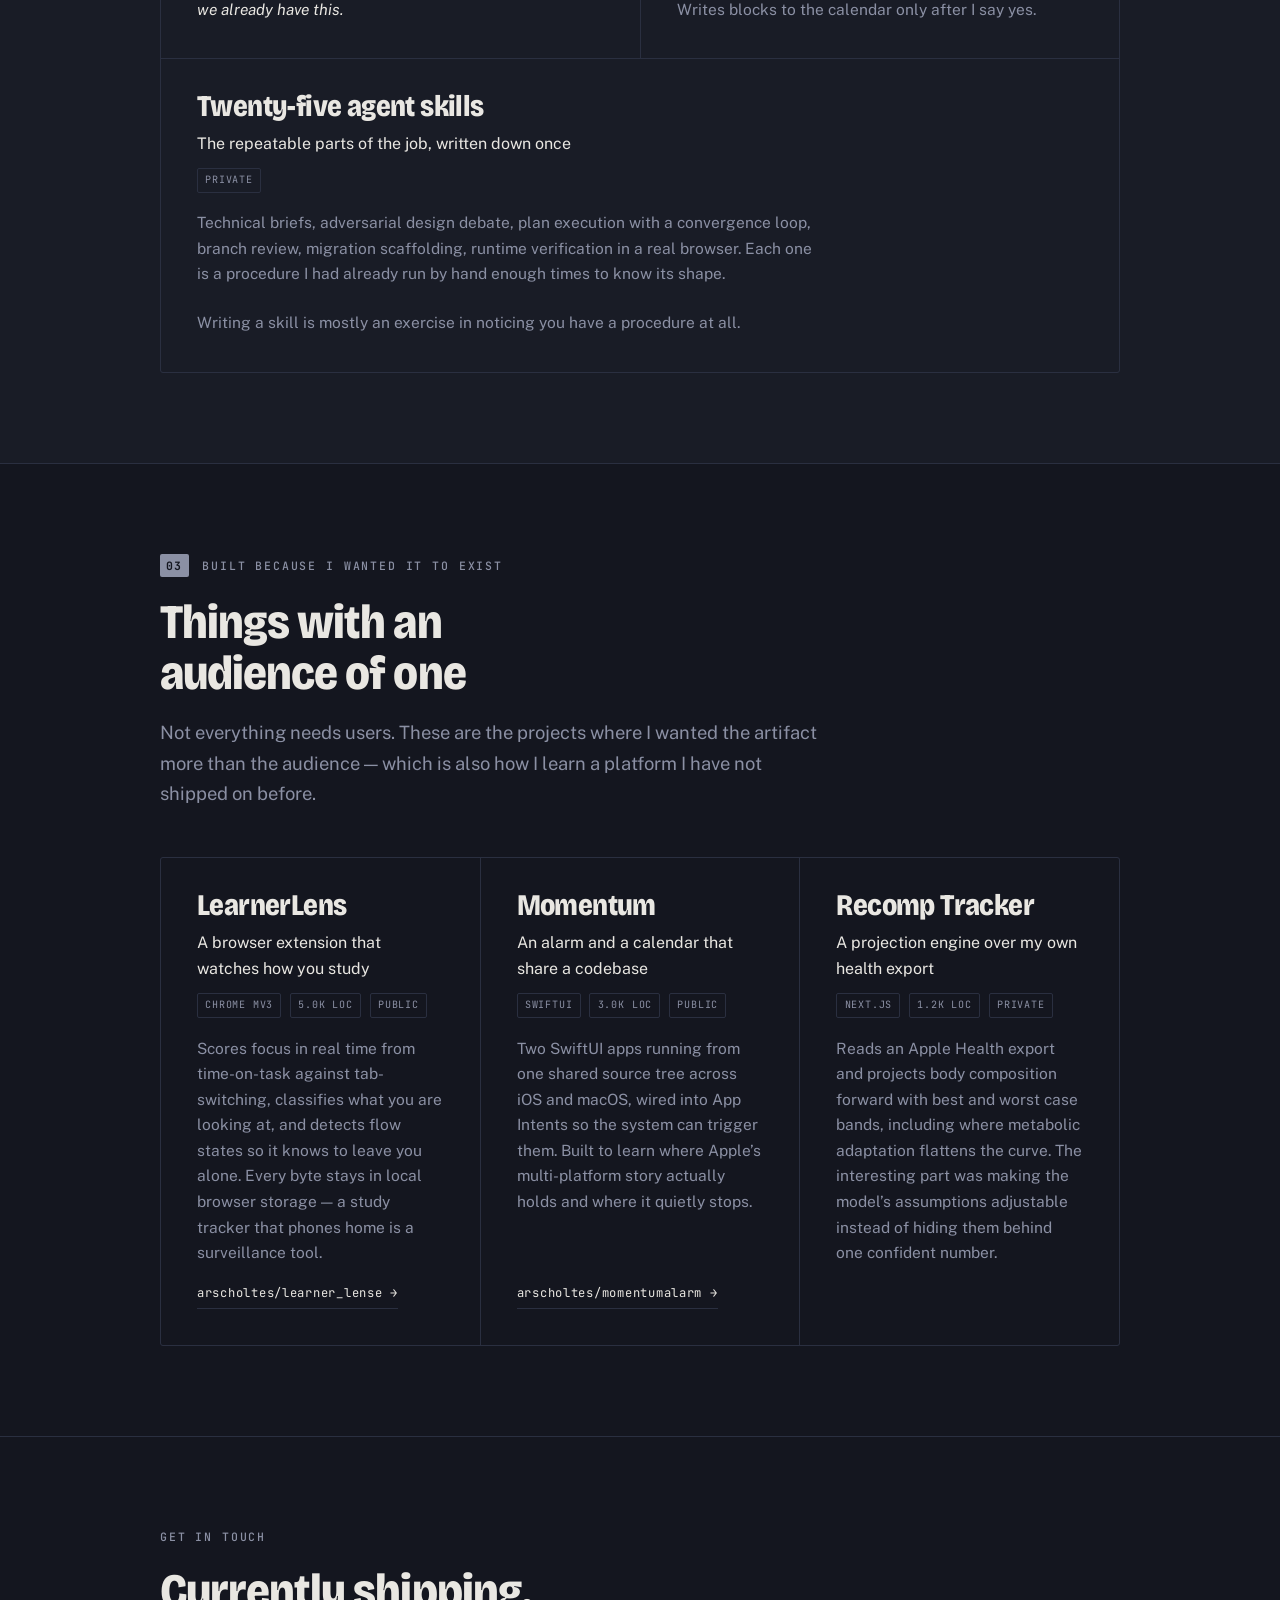
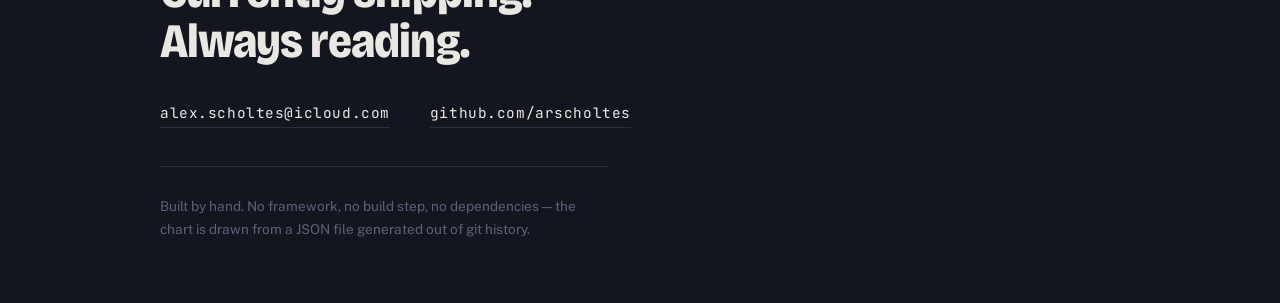
==== commit 9d05b604: "Ticketing was his; automations he built on top of The lede said he worked on the ticketing and autom" ====
--- a/index.html
+++ b/index.html
@@ -85,8 +85,8 @@
       <h2 id="prod-h">Liftify</h2>
       <p class="lede">
         A multi-tenant reputation and customer-experience platform for home-service businesses.
-        I joined in March 2026 and worked on its ticketing and automations subsystems
-        until August 2026.
+        I joined in March 2026 and built its ticketing surface, and built a lot on top of
+        the existing automations engine, until August 2026.
       </p>
 
       <div class="stat-row">
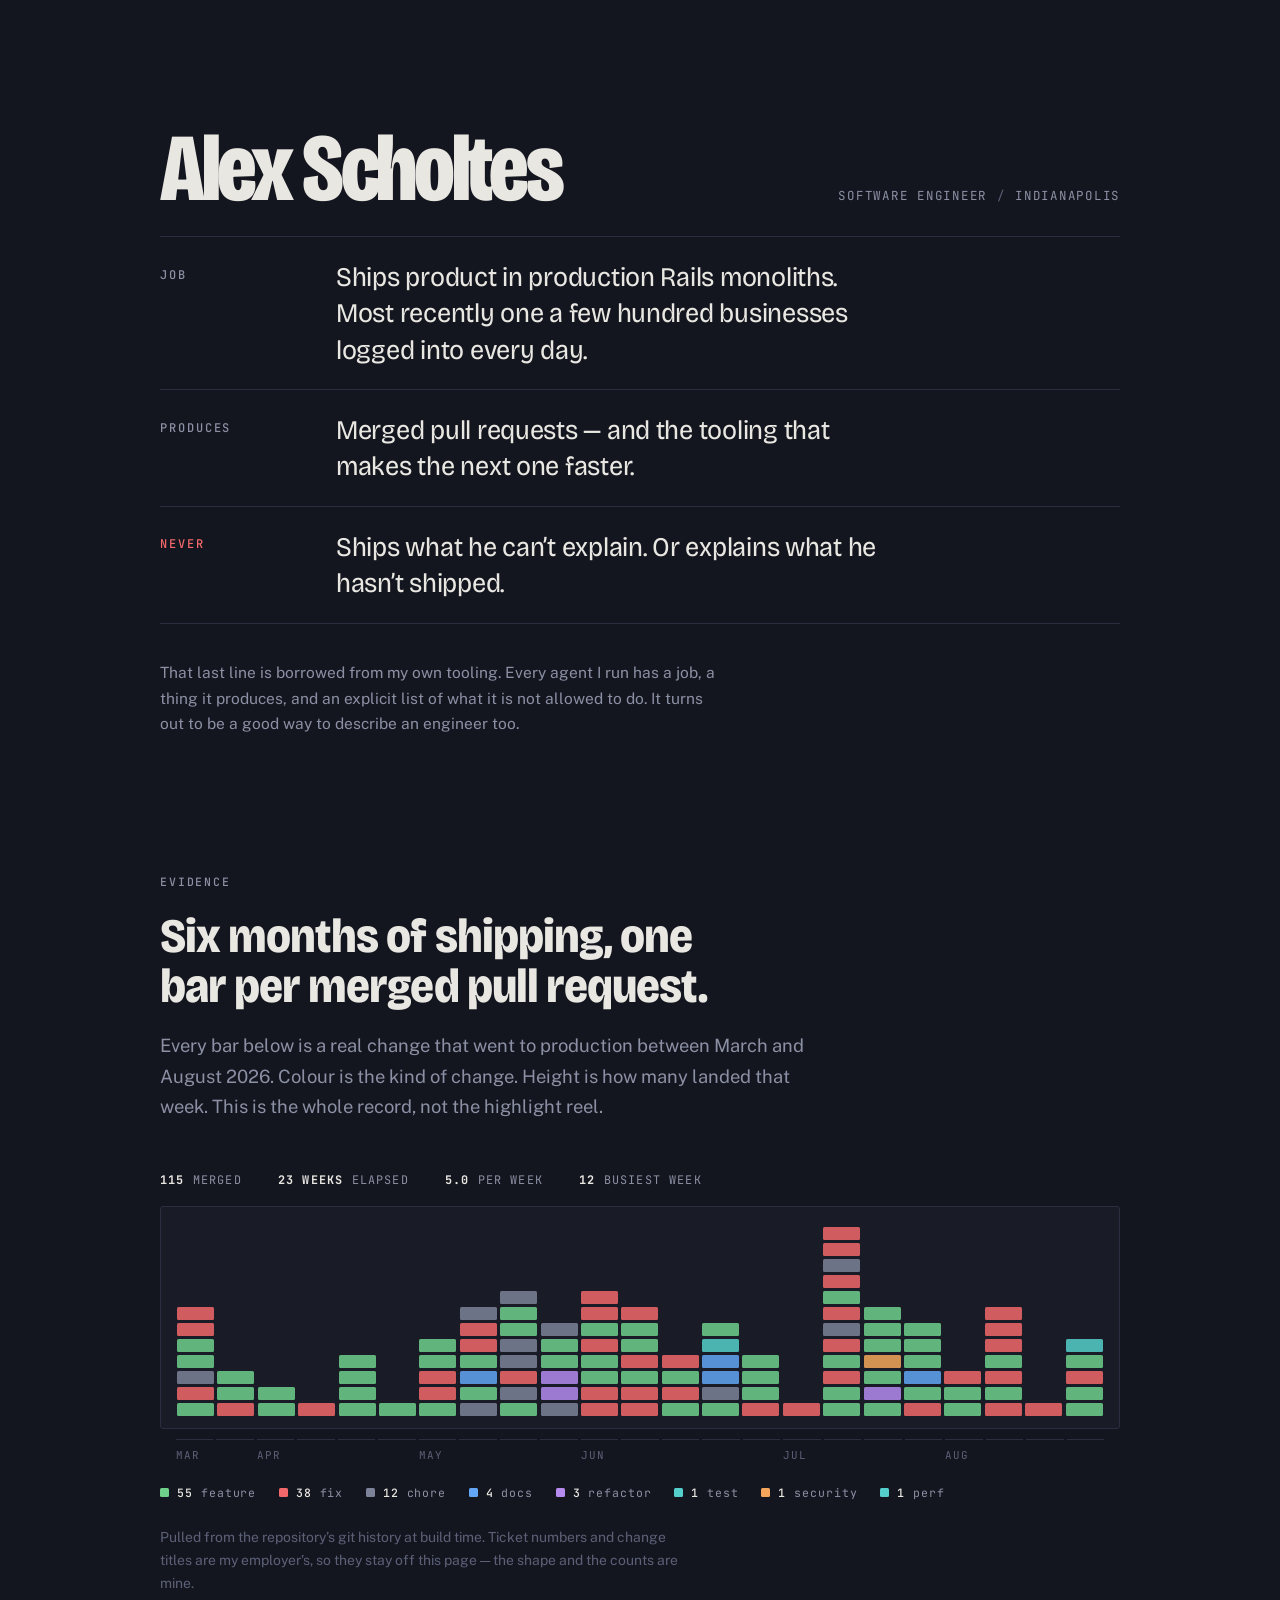
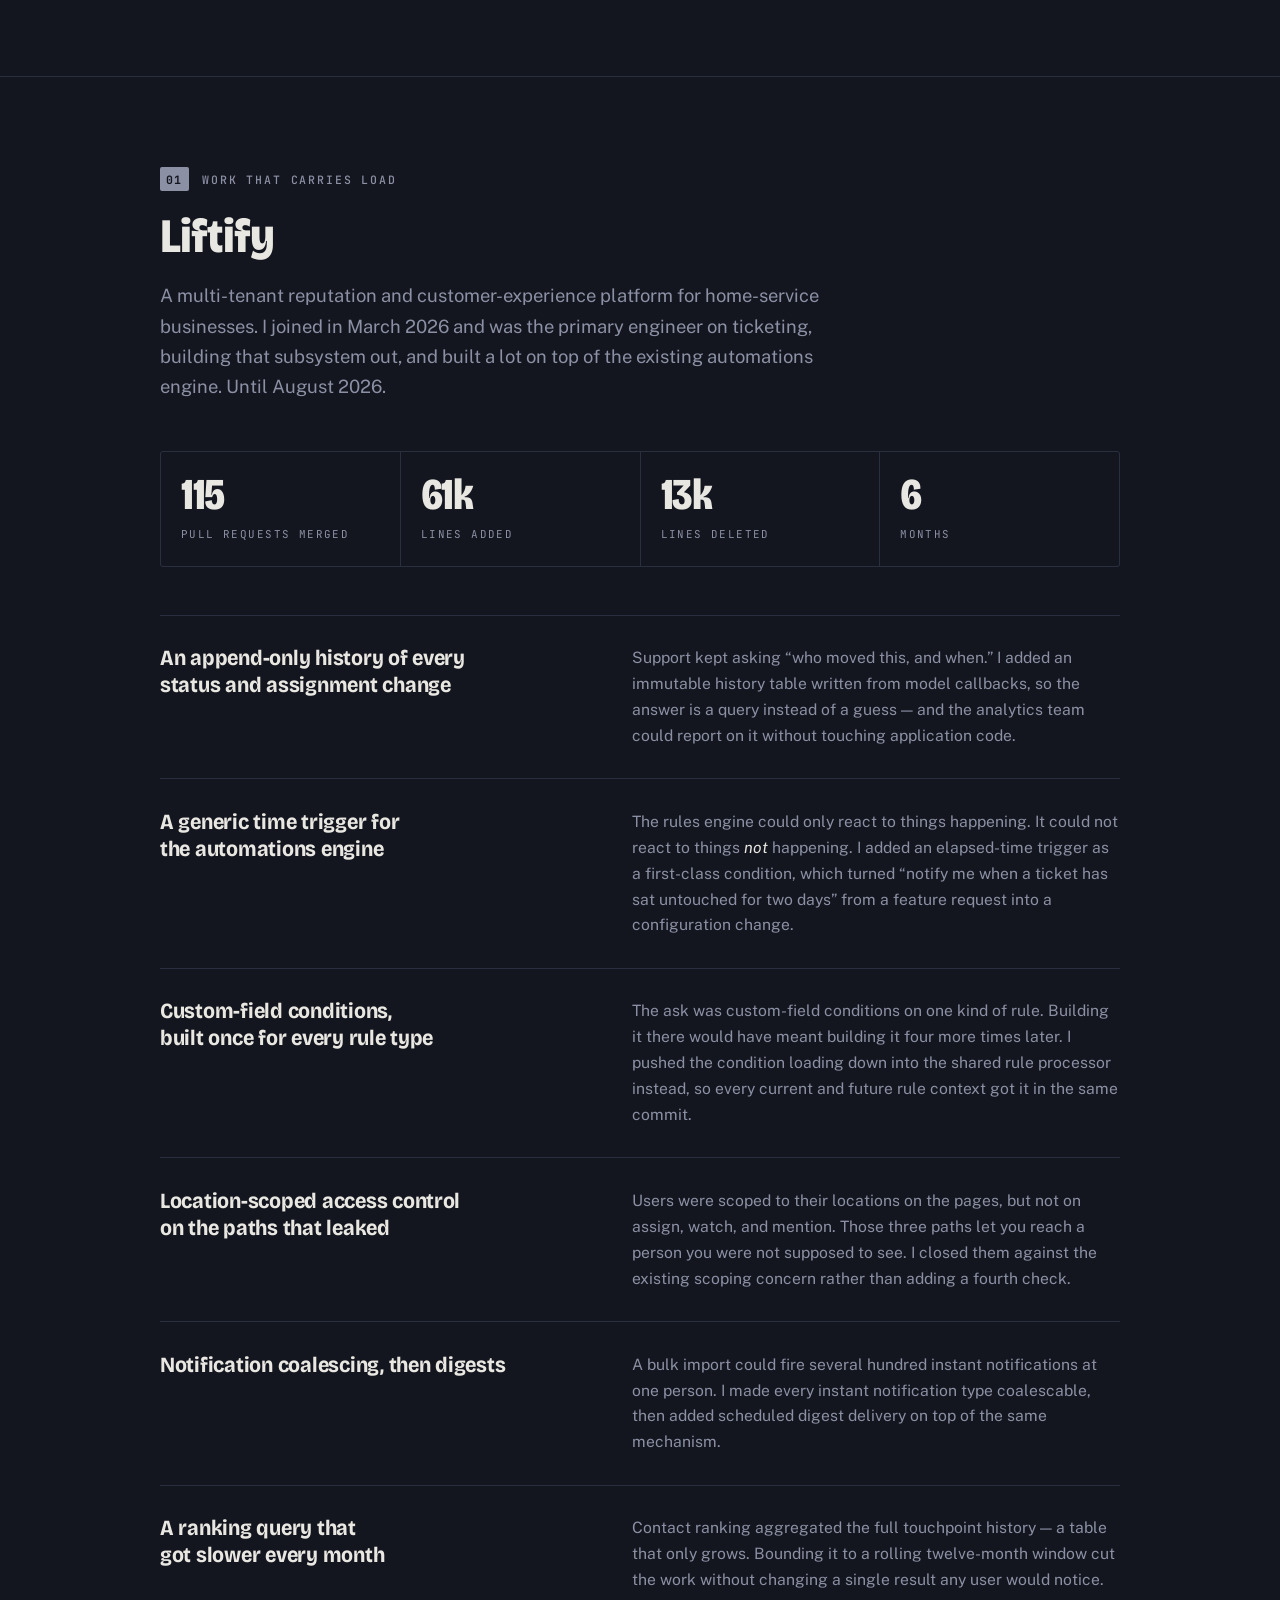
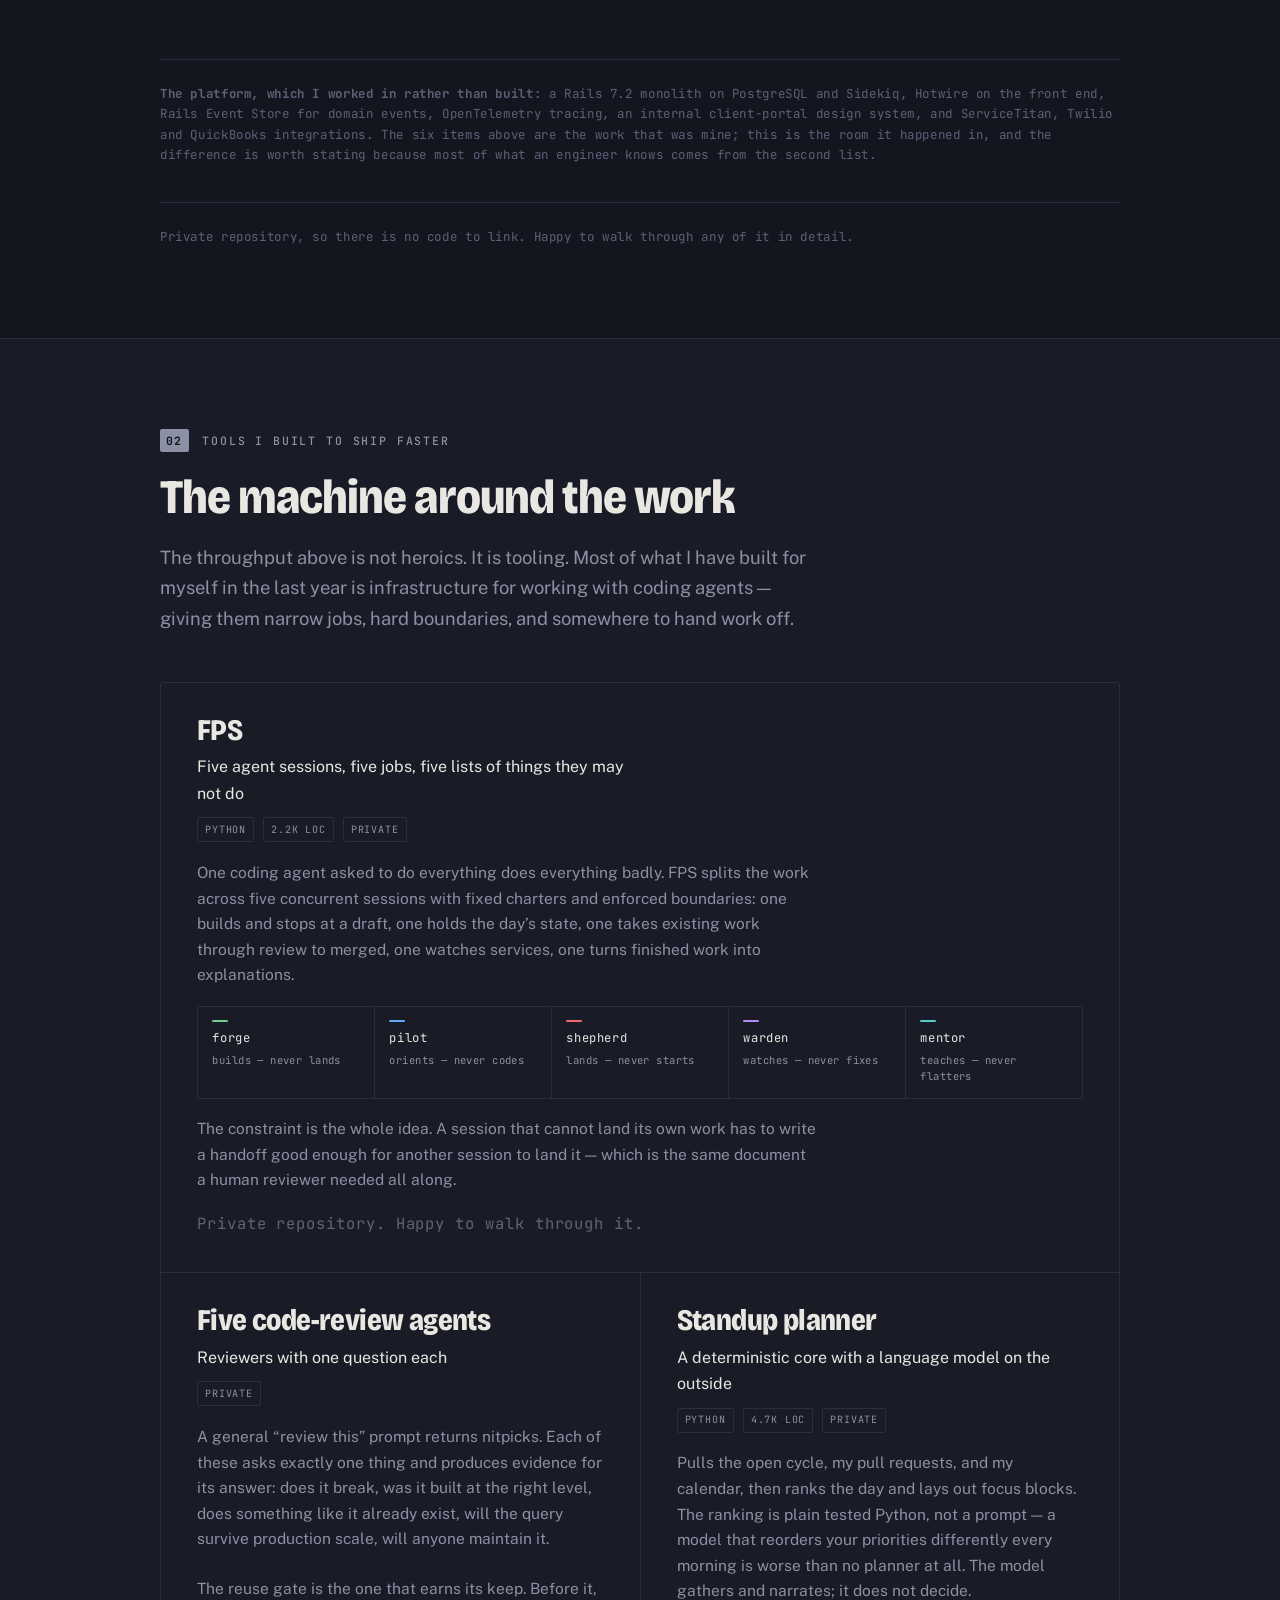
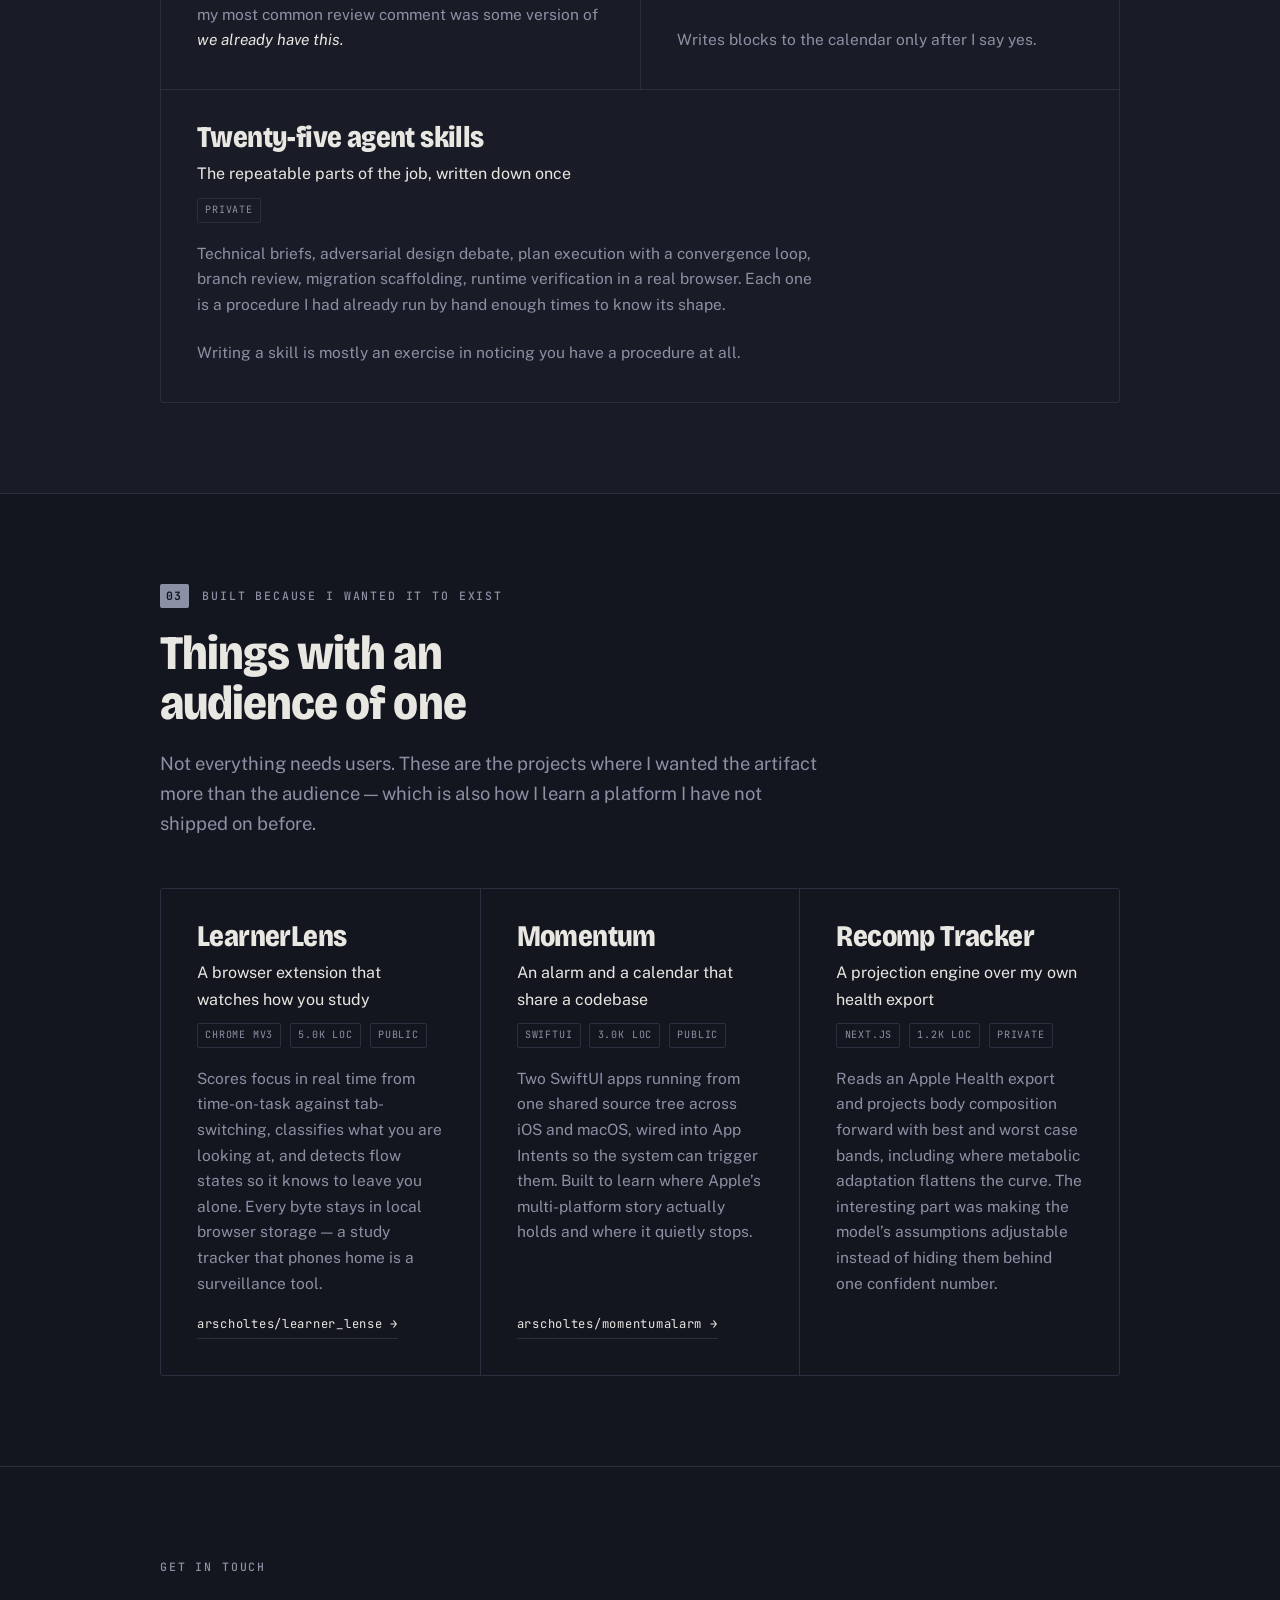
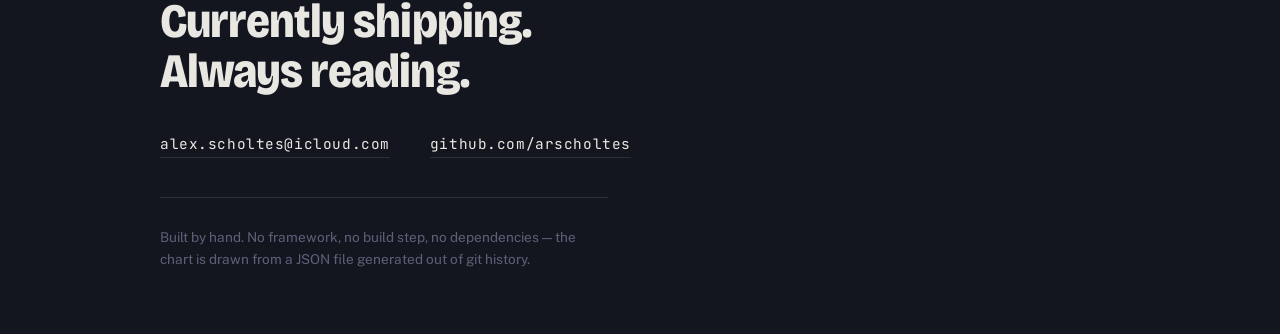
==== commit 63d50f08: "Primary engineer on ticketing, confirmed, and scoped to ticketing Alex confirmed the role on 2026-09" ====
--- a/index.html
+++ b/index.html
@@ -85,8 +85,9 @@
       <h2 id="prod-h">Liftify</h2>
       <p class="lede">
         A multi-tenant reputation and customer-experience platform for home-service businesses.
-        I joined in March 2026 and built its ticketing surface, and built a lot on top of
-        the existing automations engine, until August 2026.
+        I joined in March 2026 and was the primary engineer on ticketing, building that
+        subsystem out, and built a lot on top of the existing automations engine. Until
+        August 2026.
       </p>
 
       <div class="stat-row">
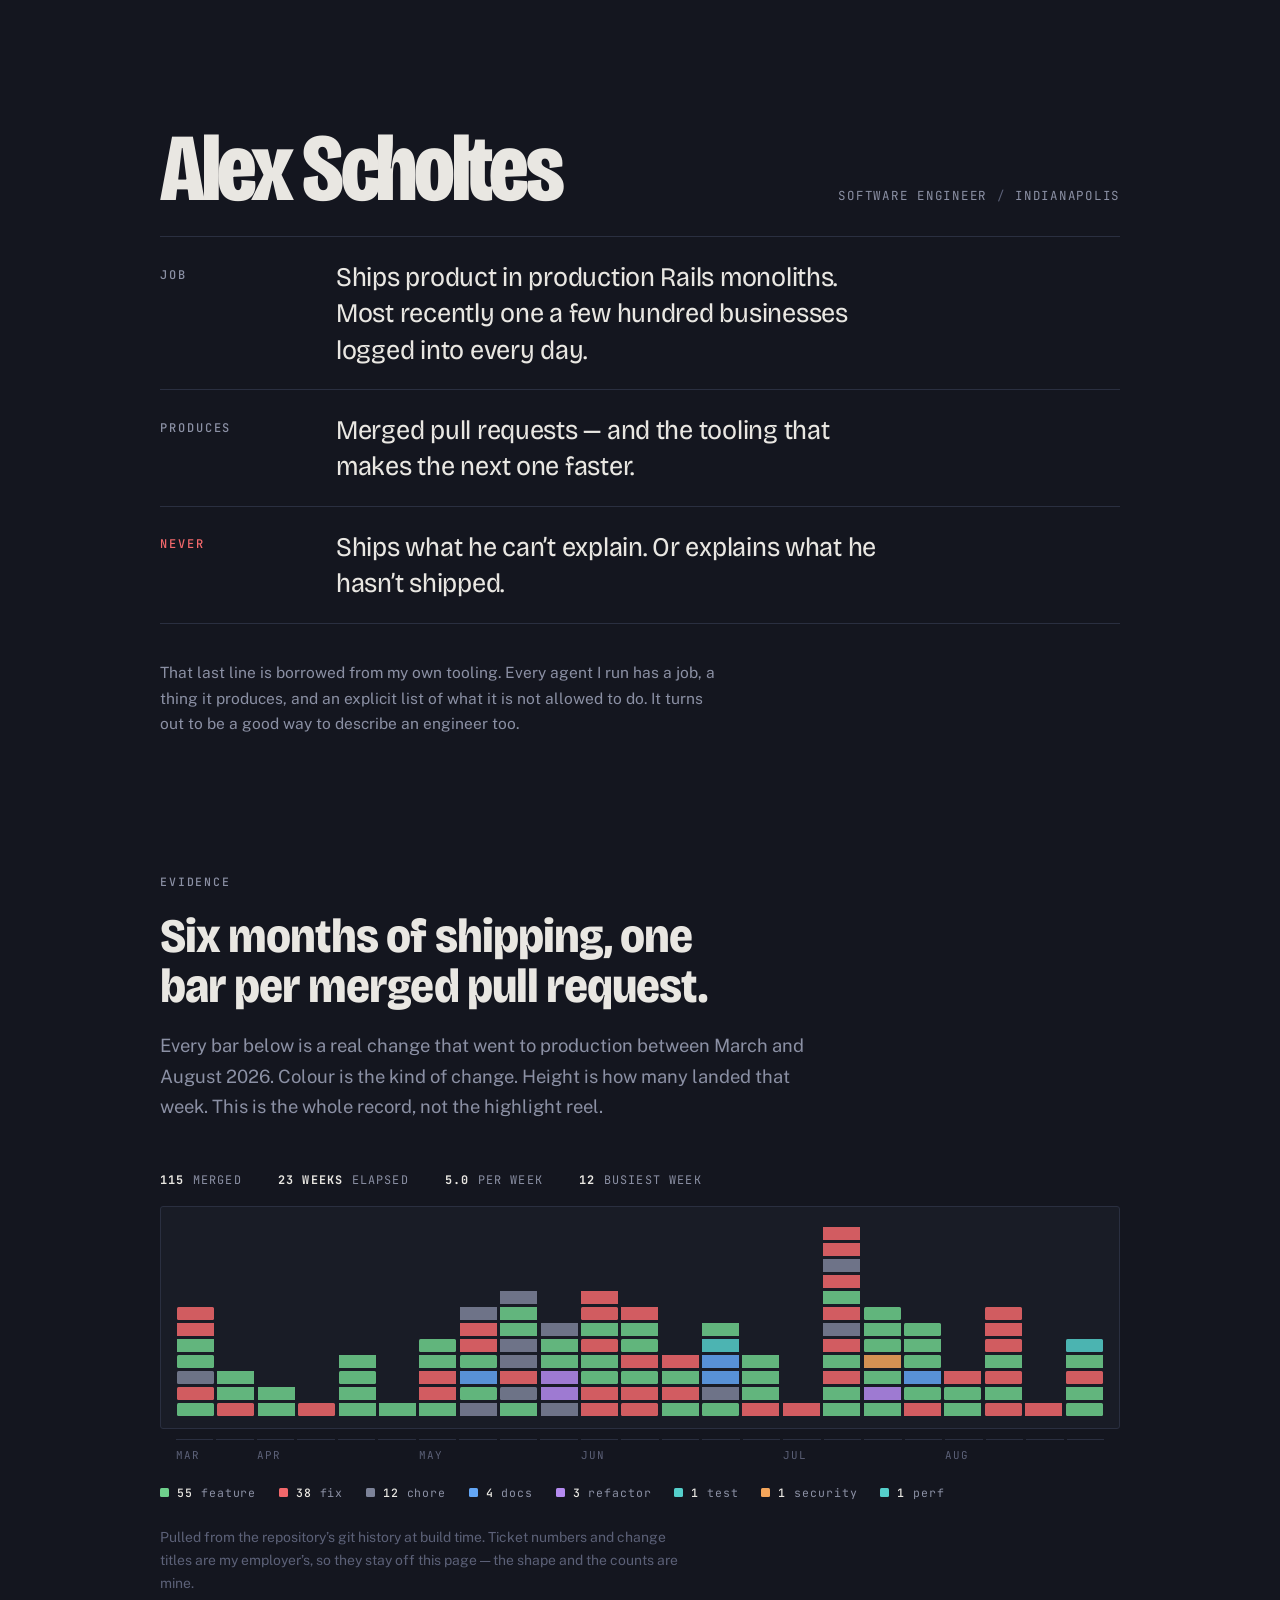
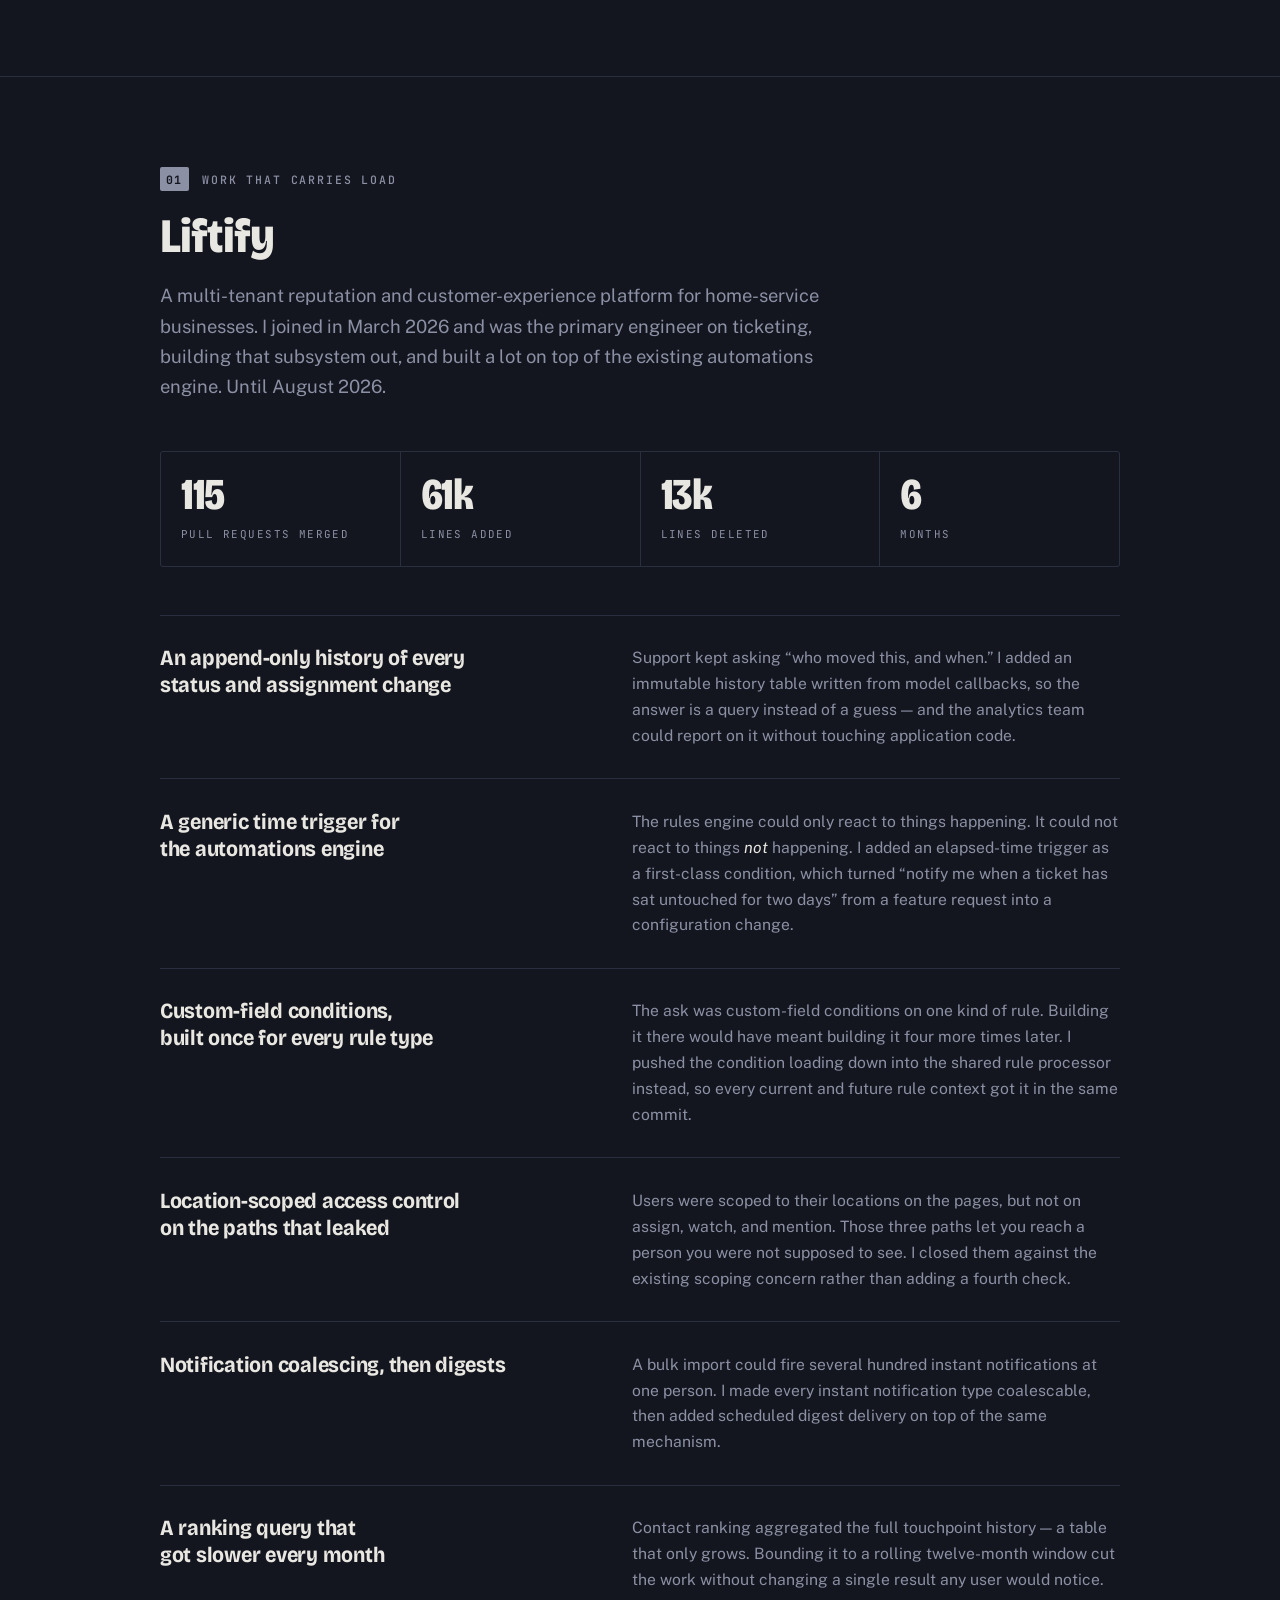
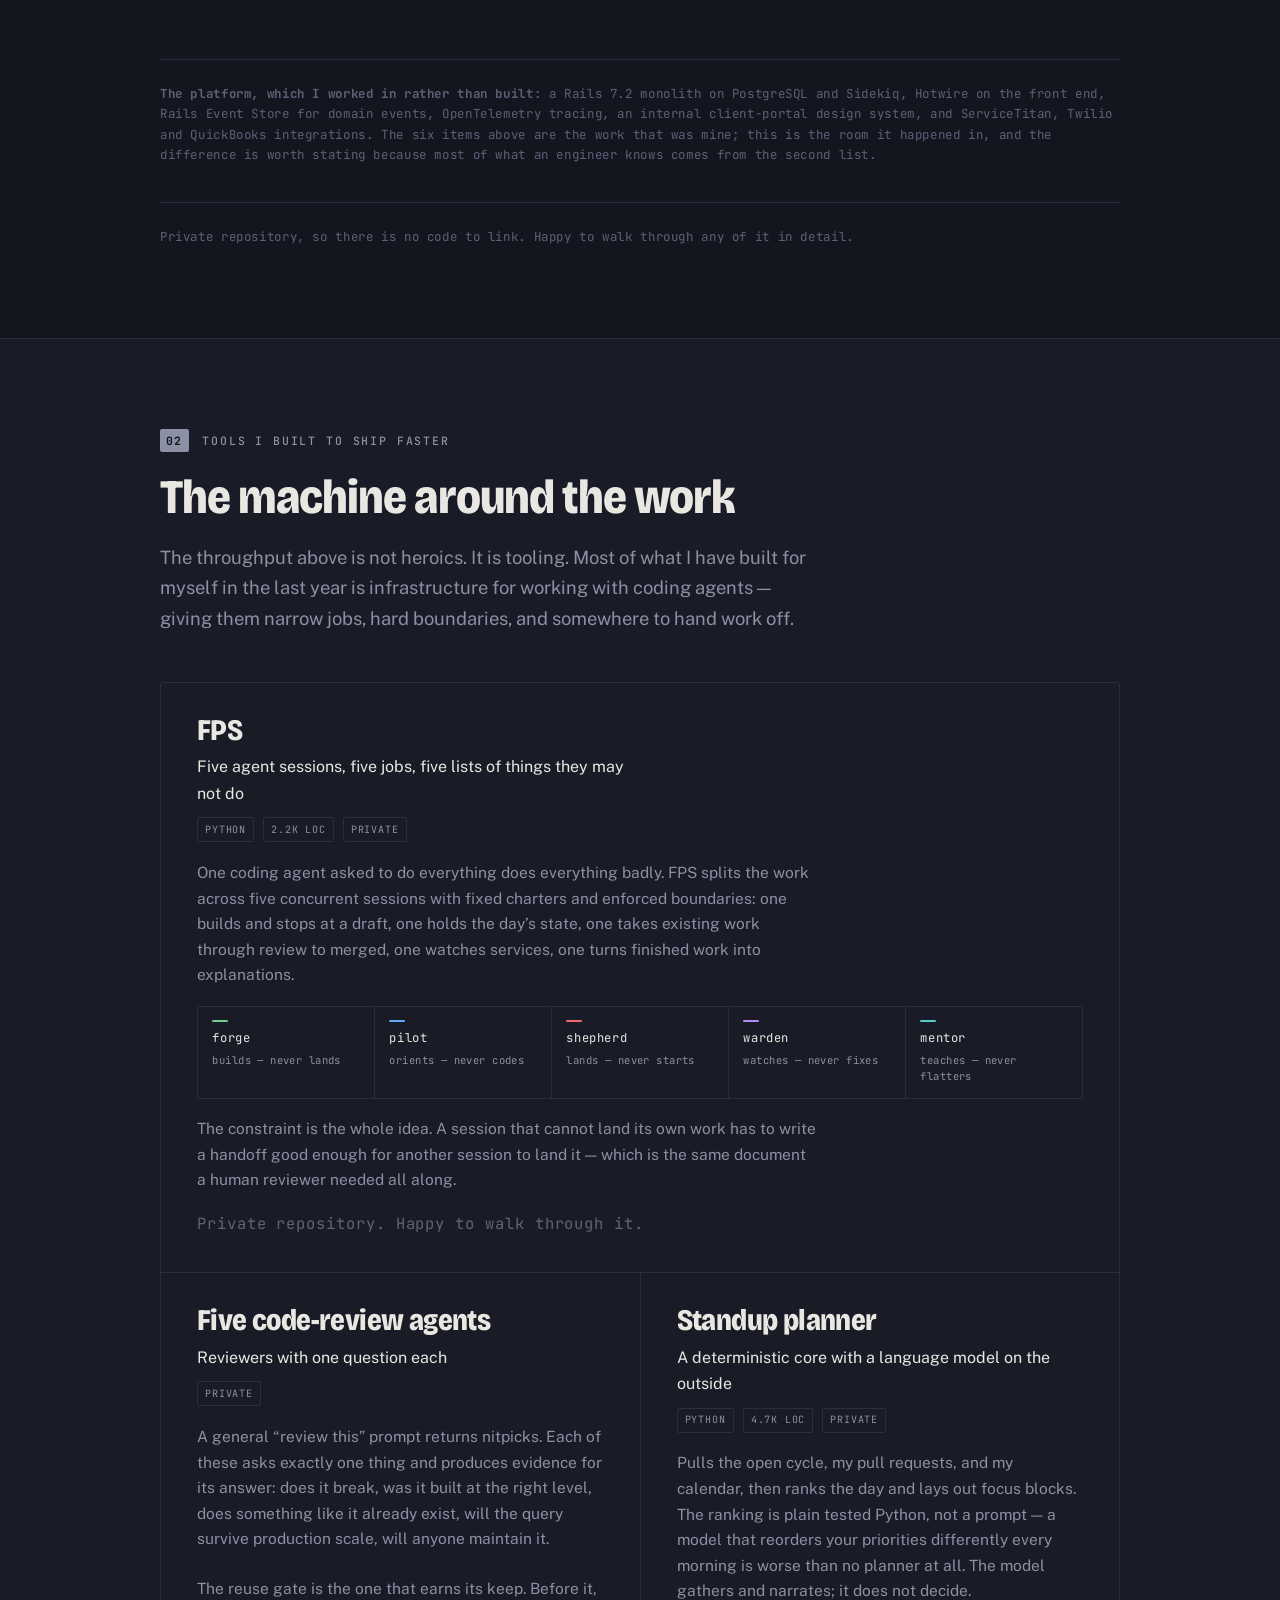
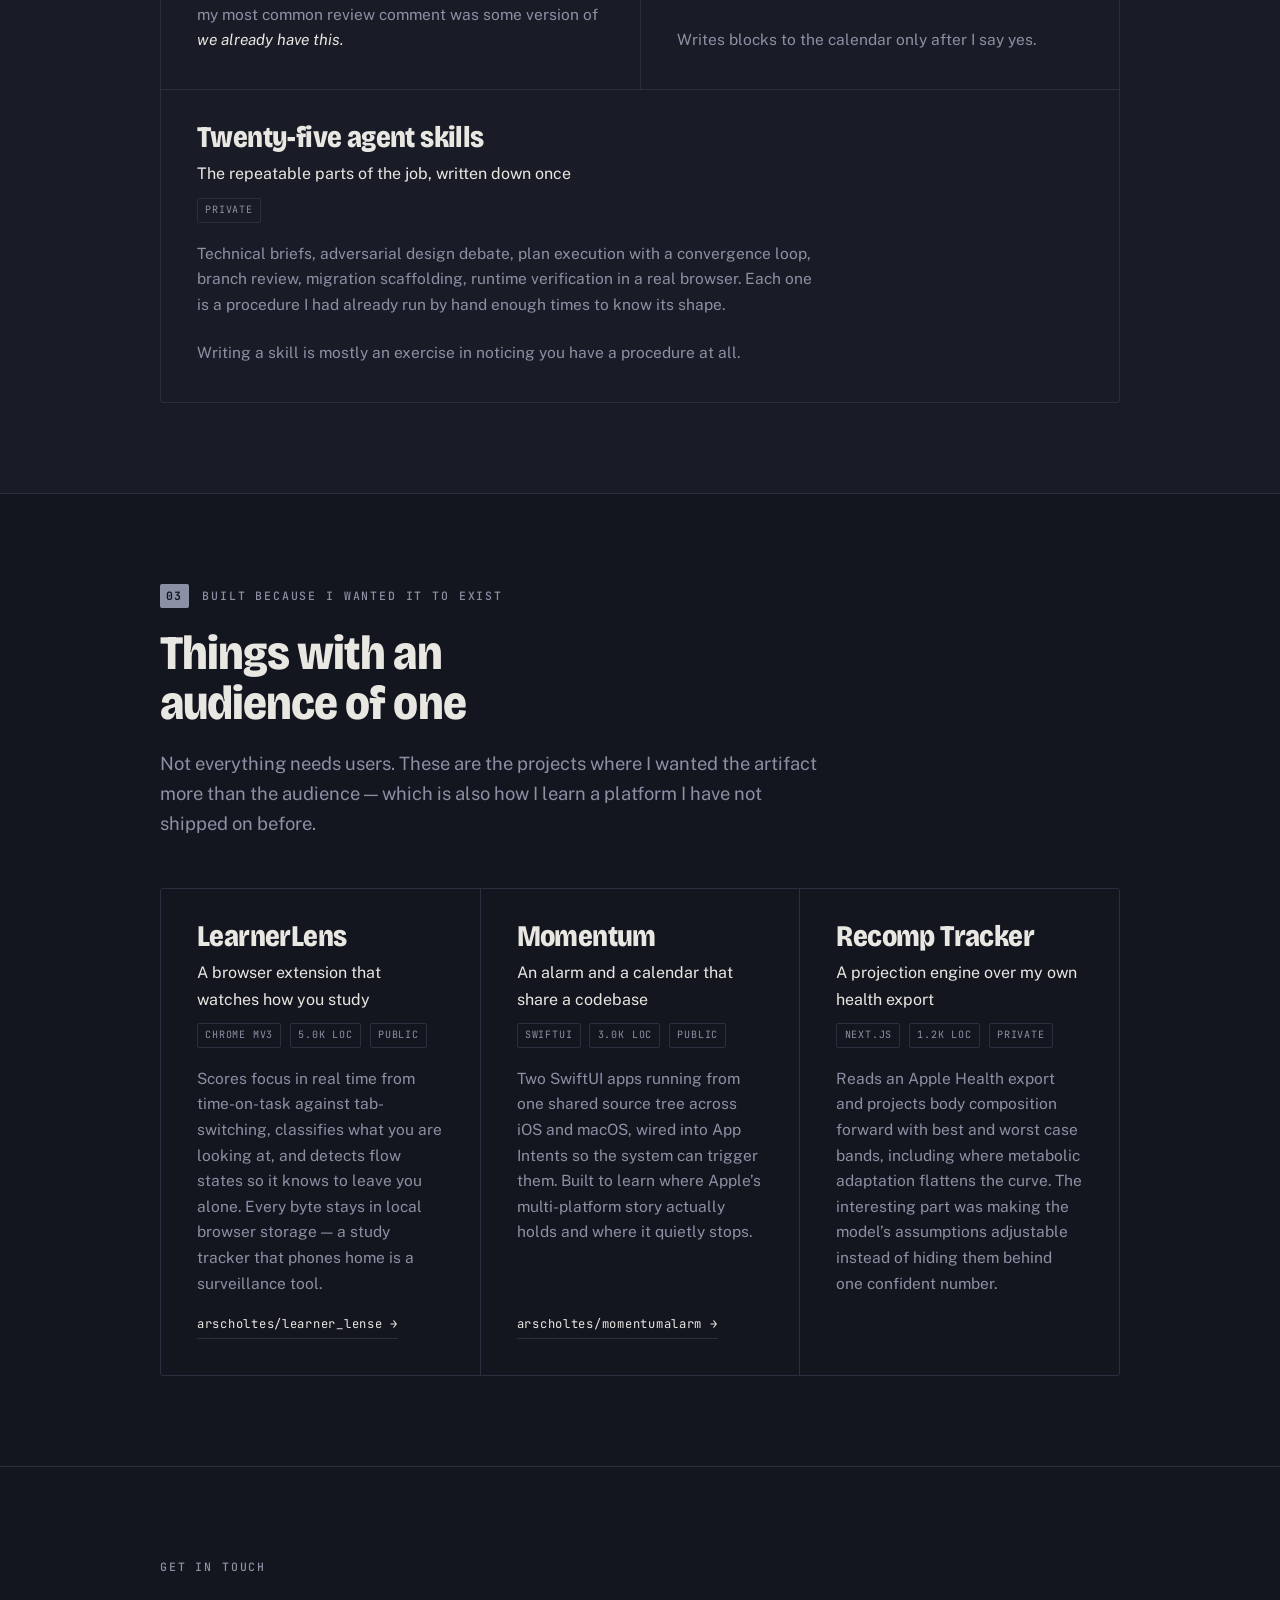
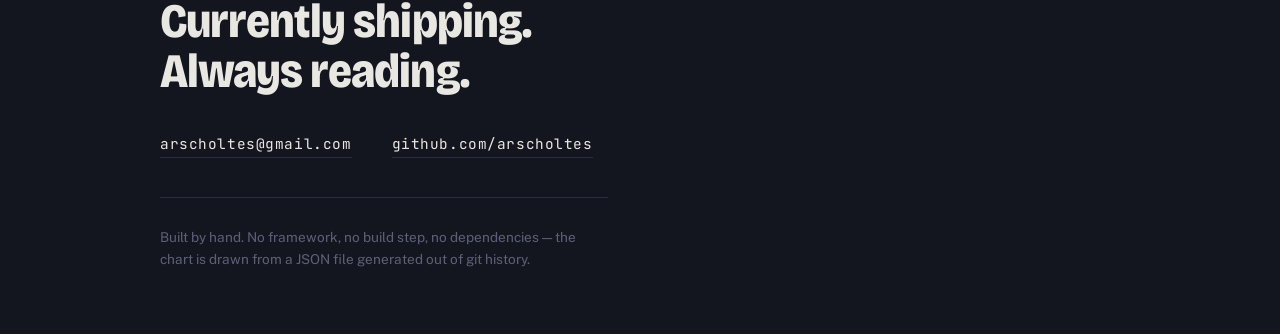
==== commit 05b06b47: "Contact address is the one applications use The site listed the iCloud address while every resume an" ====
--- a/index.html
+++ b/index.html
@@ -313,7 +313,7 @@
       <p class="eyebrow">Get in touch</p>
       <h2>Currently shipping. Always reading.</h2>
       <ul class="foot-links">
-        <li><a href="mailto:alex.scholtes@icloud.com">alex.scholtes@icloud.com</a></li>
+        <li><a href="mailto:arscholtes@gmail.com">arscholtes@gmail.com</a></li>
         <li><a href="https://github.com/arscholtes">github.com/arscholtes</a></li>
       </ul>
       <p class="foot-fine">
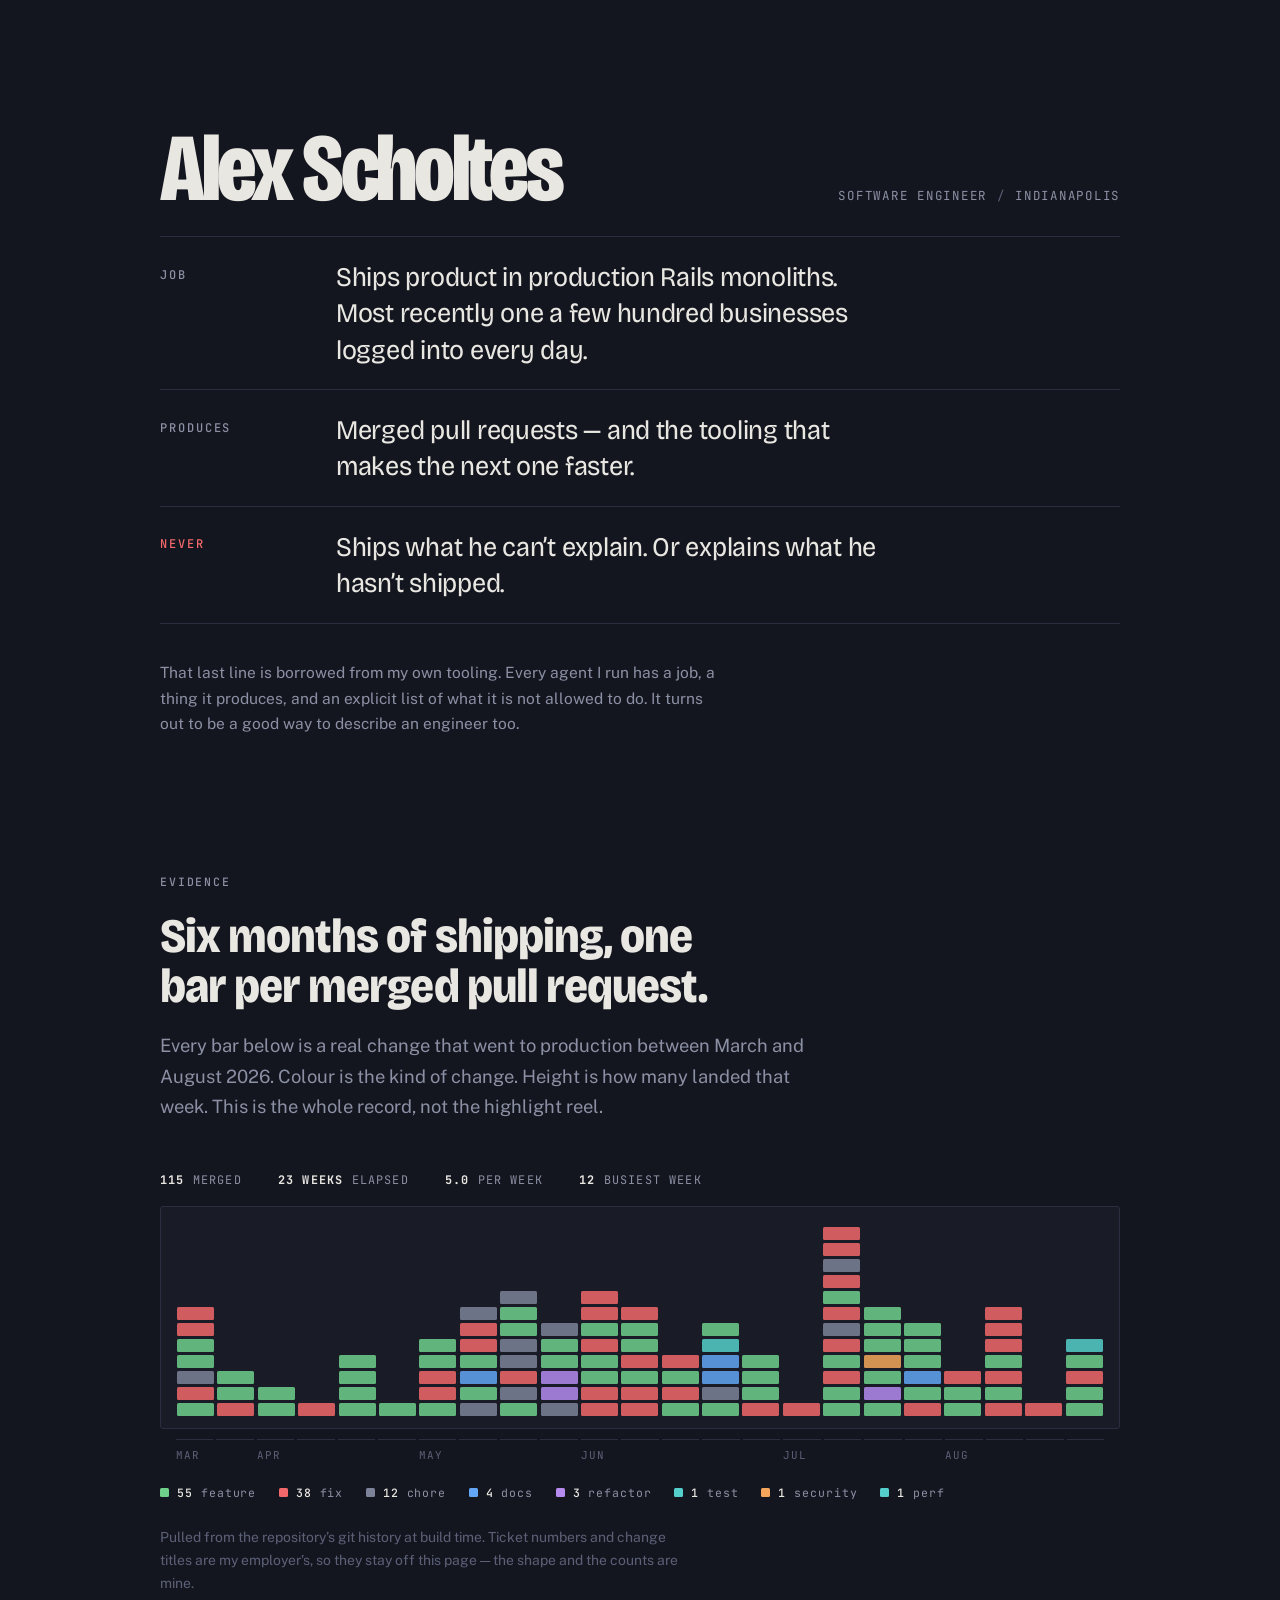
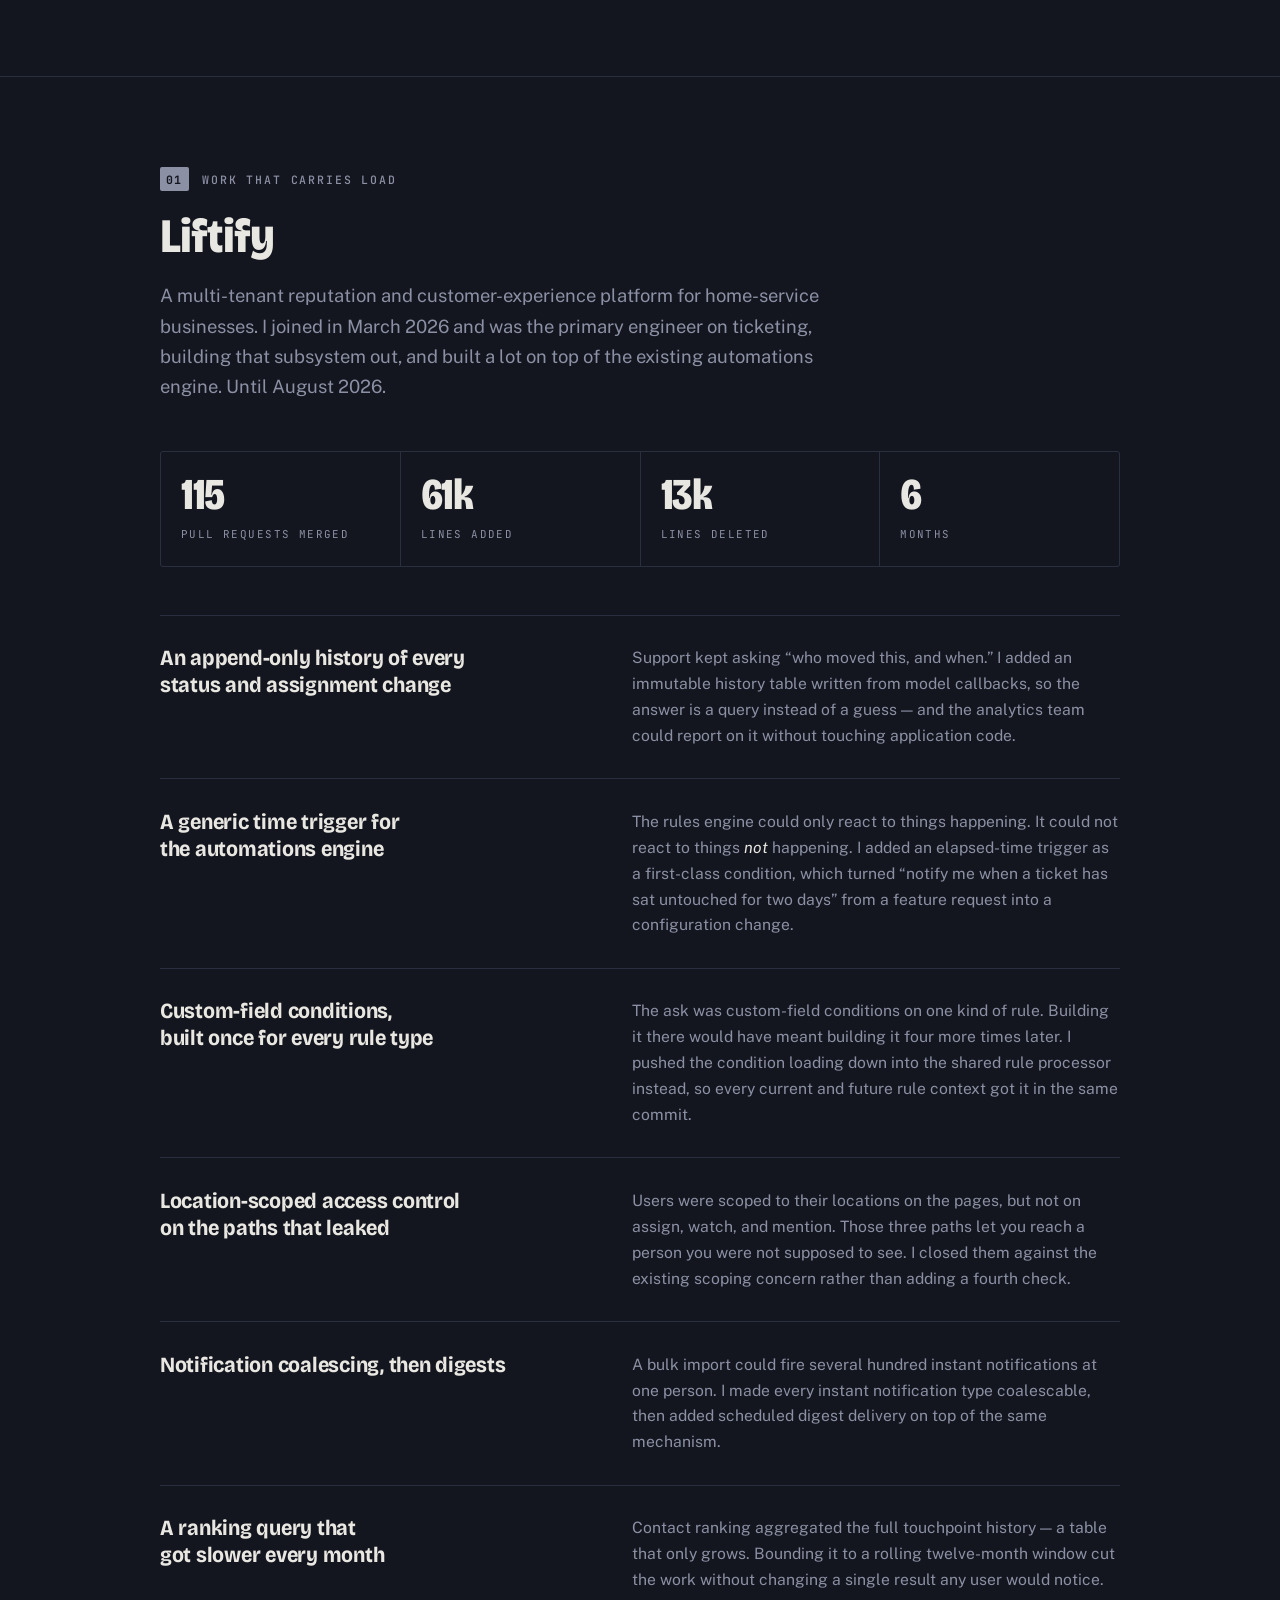
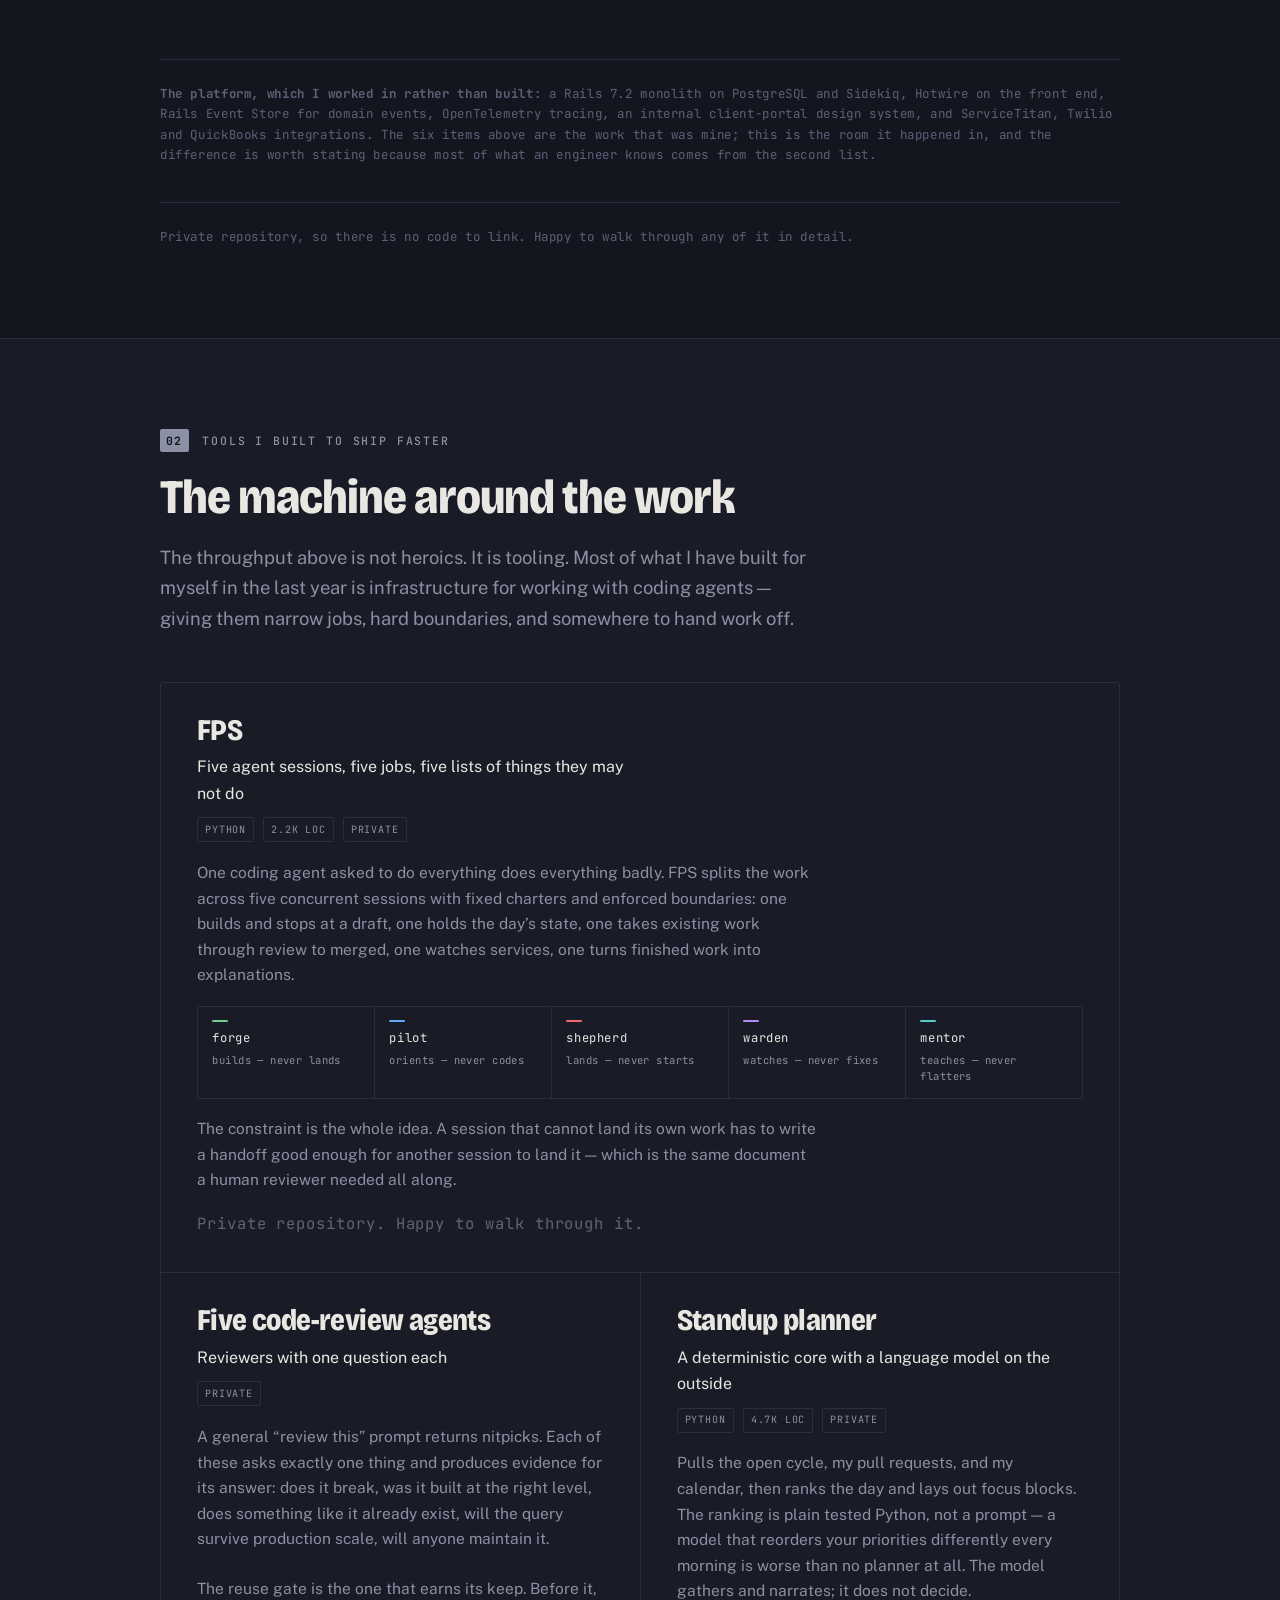
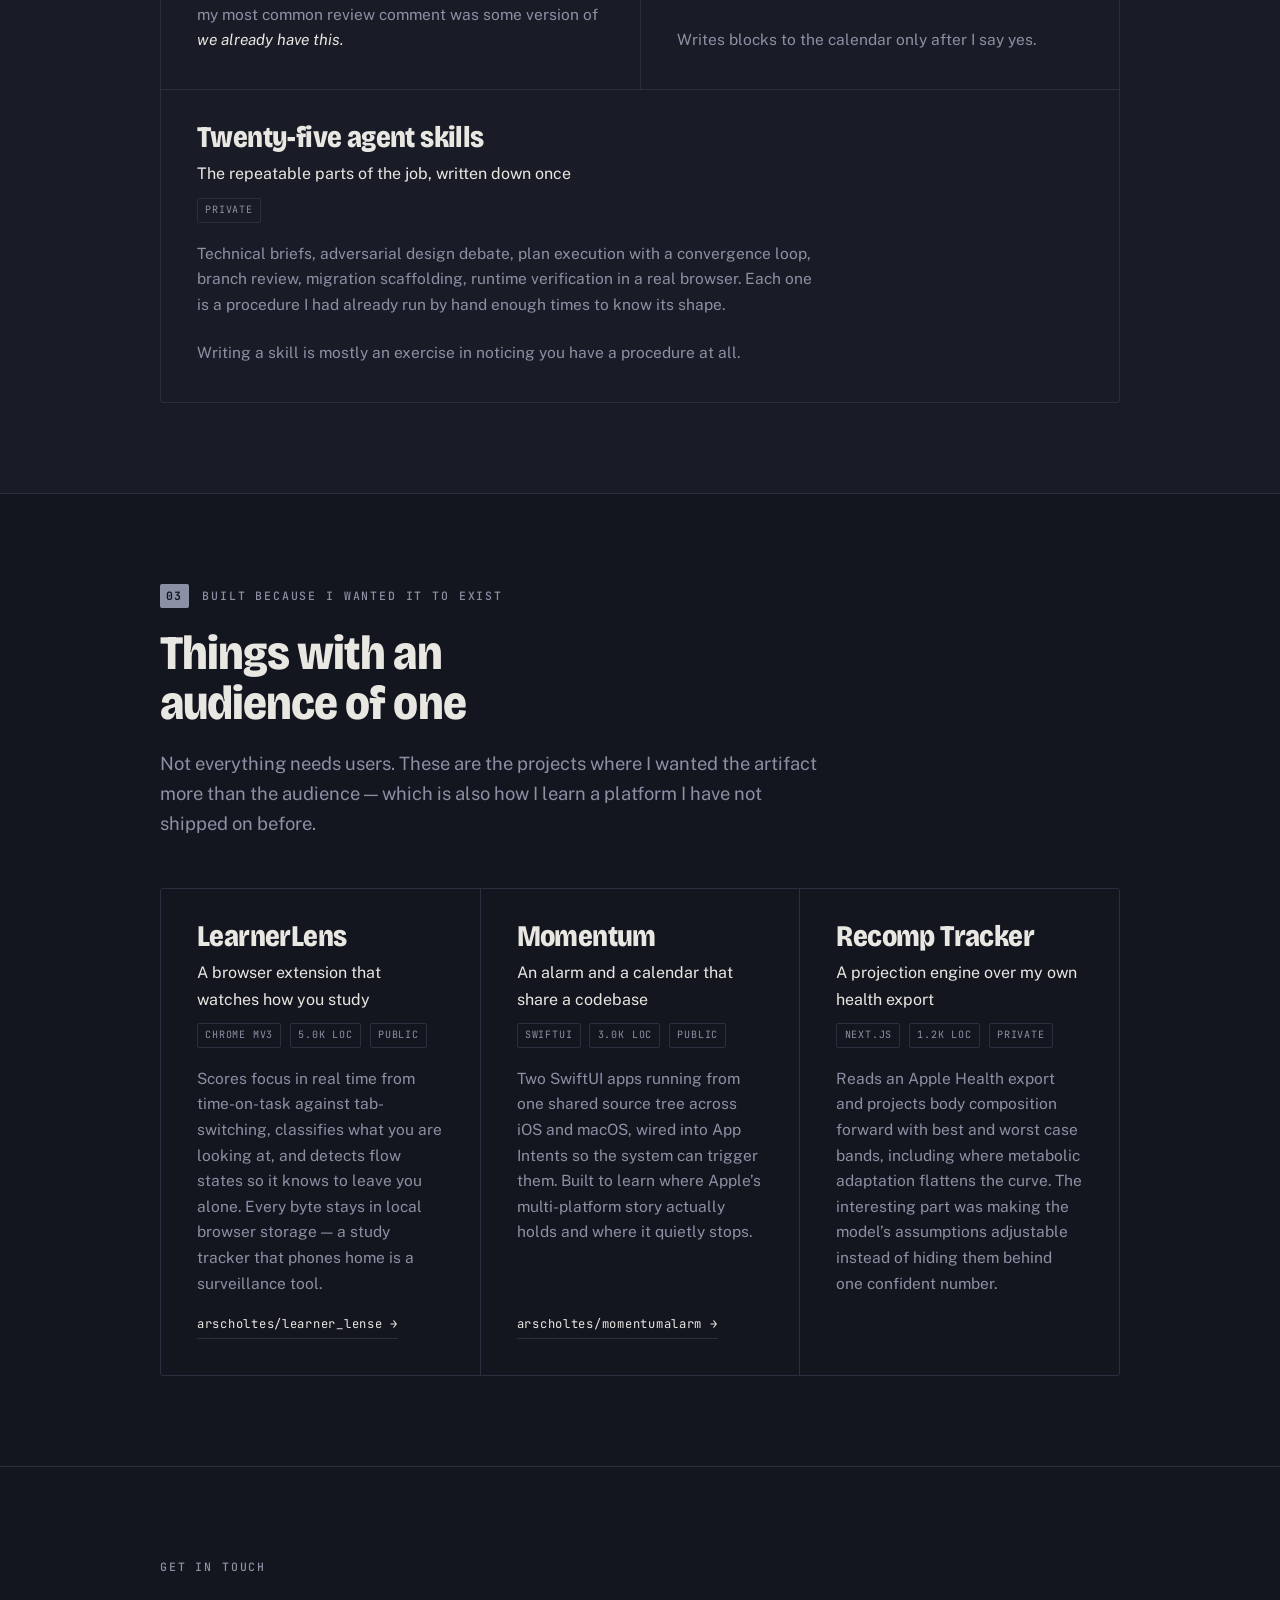
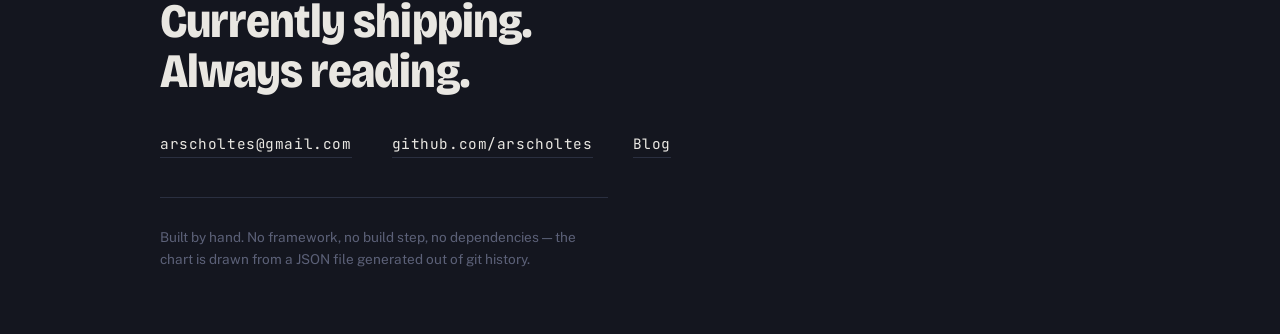
==== commit aea9074f: "The portfolio has a blog, built from Markdown posts tools/build-blog.py, stdlib only like build-ledg" ====
--- a/index.html
+++ b/index.html
@@ -315,6 +315,7 @@
       <ul class="foot-links">
         <li><a href="mailto:arscholtes@gmail.com">arscholtes@gmail.com</a></li>
         <li><a href="https://github.com/arscholtes">github.com/arscholtes</a></li>
+        <li><a href="blog/">Blog</a></li>
       </ul>
       <p class="foot-fine">
         Built by hand. No framework, no build step, no dependencies &mdash; the chart is drawn from a
--- a/styles.css
+++ b/styles.css
@@ -371,3 +371,45 @@
   .chart-plot{ min-height:150px; }
   .stat-row{ grid-template-columns:repeat(2,1fr); }
 }
+
+/* ══ blog ════════════════════════════════════════════════ */
+.blog{ padding:clamp(2.5rem,8vh,5rem) 0 clamp(4rem,10vh,7rem); }
+.blog-nav{
+  font-family:var(--mono); font-size:.76rem; letter-spacing:.06em;
+  margin:0 0 clamp(2.5rem,8vh,4.5rem);
+}
+.blog-nav a{ color:var(--dim); text-decoration:none; border-bottom:1px solid var(--line); }
+.blog-nav a:hover{ color:var(--pilot); border-color:var(--pilot); }
+.blog-nav .sep{ color:var(--dimmer); padding-inline:.6rem; }
+
+.blog-title,
+.post h1{
+  font-family:var(--display); font-weight:800;
+  font-size:clamp(2rem,1.3rem + 3vw,3.4rem);
+  font-variation-settings:"wdth" 88;
+  line-height:1.05; letter-spacing:-.02em;
+  margin:0 0 2rem; max-width:22ch; text-wrap:balance;
+}
+
+.post-list{ list-style:none; margin:0; padding:0; max-width:46rem; }
+.post-list li{ border-top:1px solid var(--line); padding:1.4rem 0; }
+.post-list a{ display:flex; flex-direction:column; gap:.35rem; color:var(--bone); text-decoration:none; }
+.post-list time{ font-family:var(--mono); font-size:.72rem; letter-spacing:.12em; text-transform:uppercase; color:var(--dim); }
+.post-list-title{ font-family:var(--display); font-weight:700; font-size:1.35rem; line-height:1.2; }
+.post-list a:hover .post-list-title{ color:var(--pilot); }
+.post-list p{ margin:.5rem 0 0; color:var(--dim); max-width:60ch; }
+
+.post{ max-width:42rem; }
+.post h2{ font-size:clamp(1.4rem,1.1rem + 1.2vw,1.9rem); margin:2.5rem 0 1rem; max-width:none; }
+.post h3{ font-family:var(--display); font-size:1.2rem; margin:2rem 0 .75rem; }
+.post p, .post ul, .post ol, .post blockquote, .post pre, .post figure{ margin:0 0 1.25rem; }
+.post a{ color:var(--bone); text-decoration:none; border-bottom:1px solid var(--line); overflow-wrap:anywhere; }
+.post a:hover{ color:var(--pilot); border-color:var(--pilot); }
+.post code{ font-family:var(--mono); font-size:.88em; background:var(--ink-2); padding:.1em .35em; border-radius:3px; }
+.post pre{ background:var(--ink-2); border:1px solid var(--line); border-radius:4px; padding:1rem 1.1rem; overflow-x:auto; }
+.post pre code{ background:none; padding:0; font-size:.85rem; }
+.post blockquote{ border-left:2px solid var(--line); padding-left:1.1rem; color:var(--dim); }
+.post img{ max-width:100%; height:auto; border-radius:4px; }
+.video{ margin:0 0 1.5rem; }
+.video iframe{ display:block; width:100%; aspect-ratio:16/9; border:0; border-radius:4px; background:var(--ink-2); }
+.video figcaption{ font-family:var(--mono); font-size:.72rem; letter-spacing:.06em; margin-top:.6rem; }
